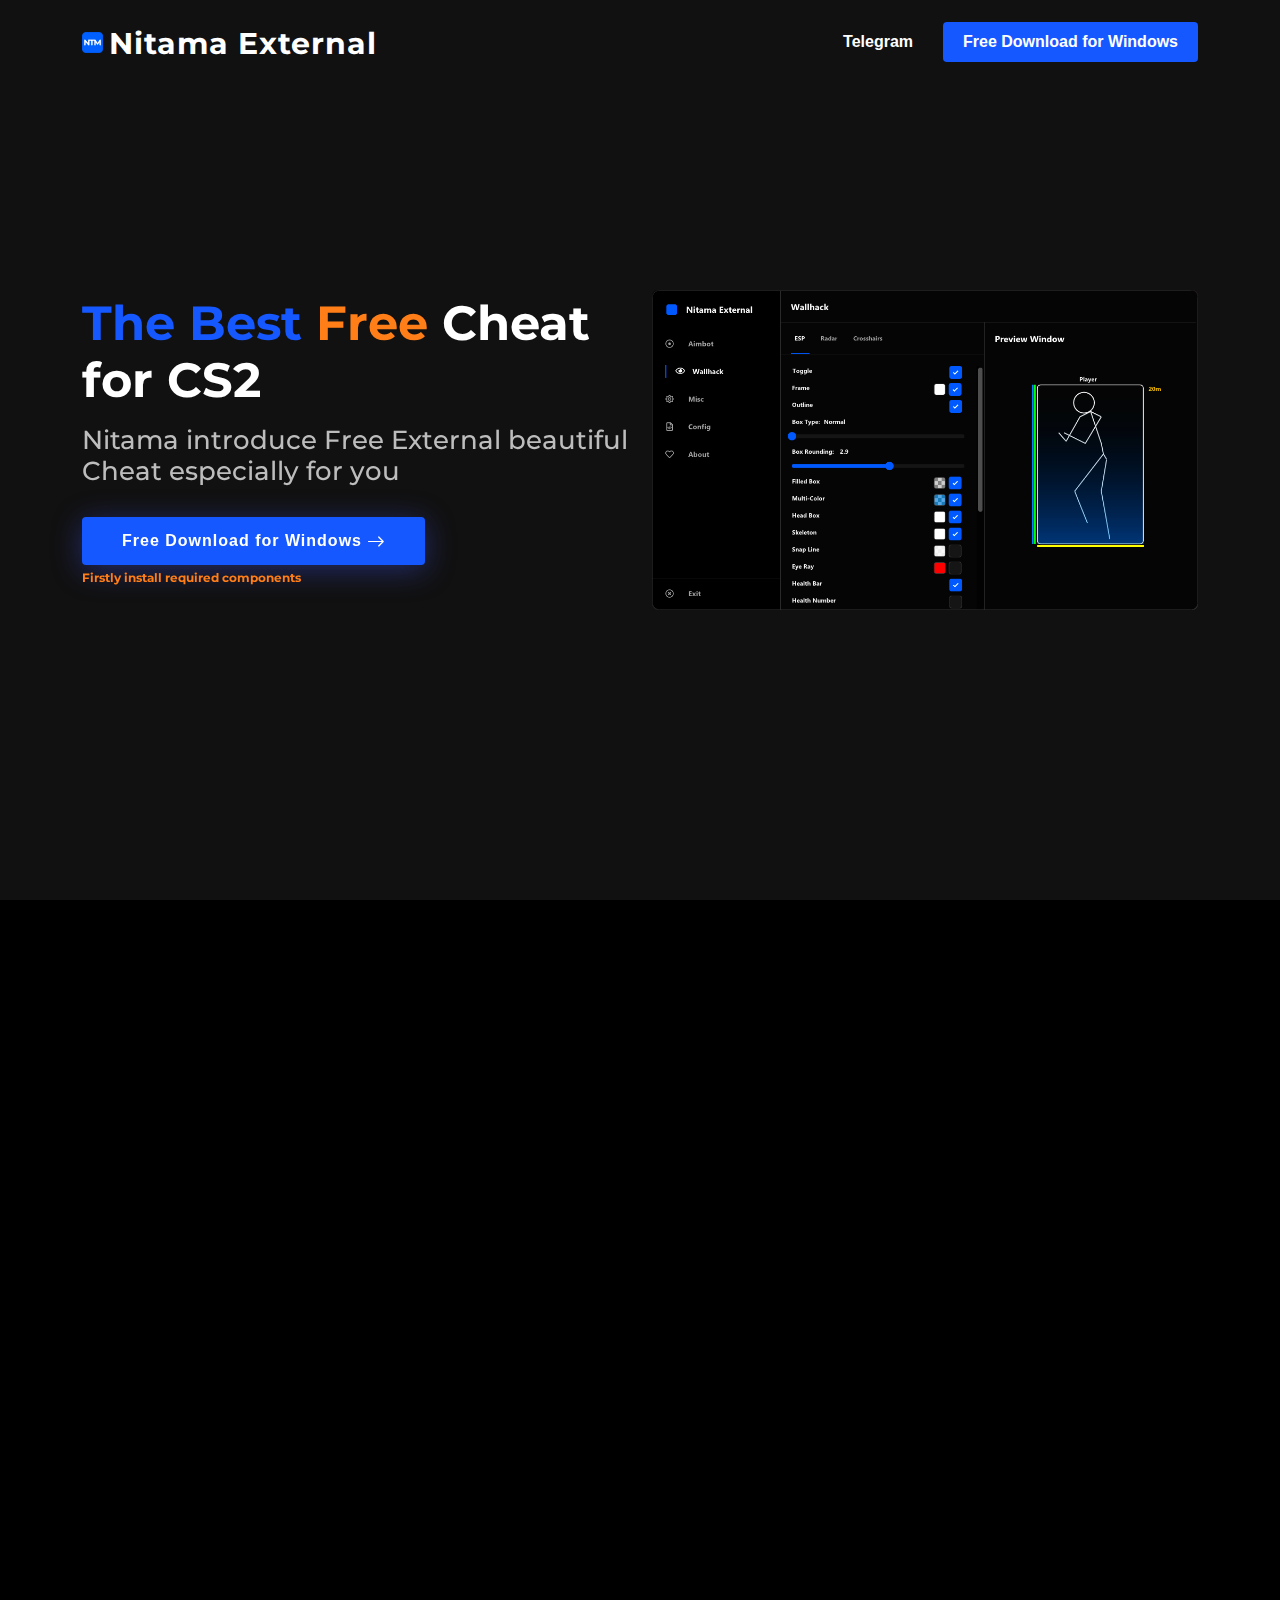
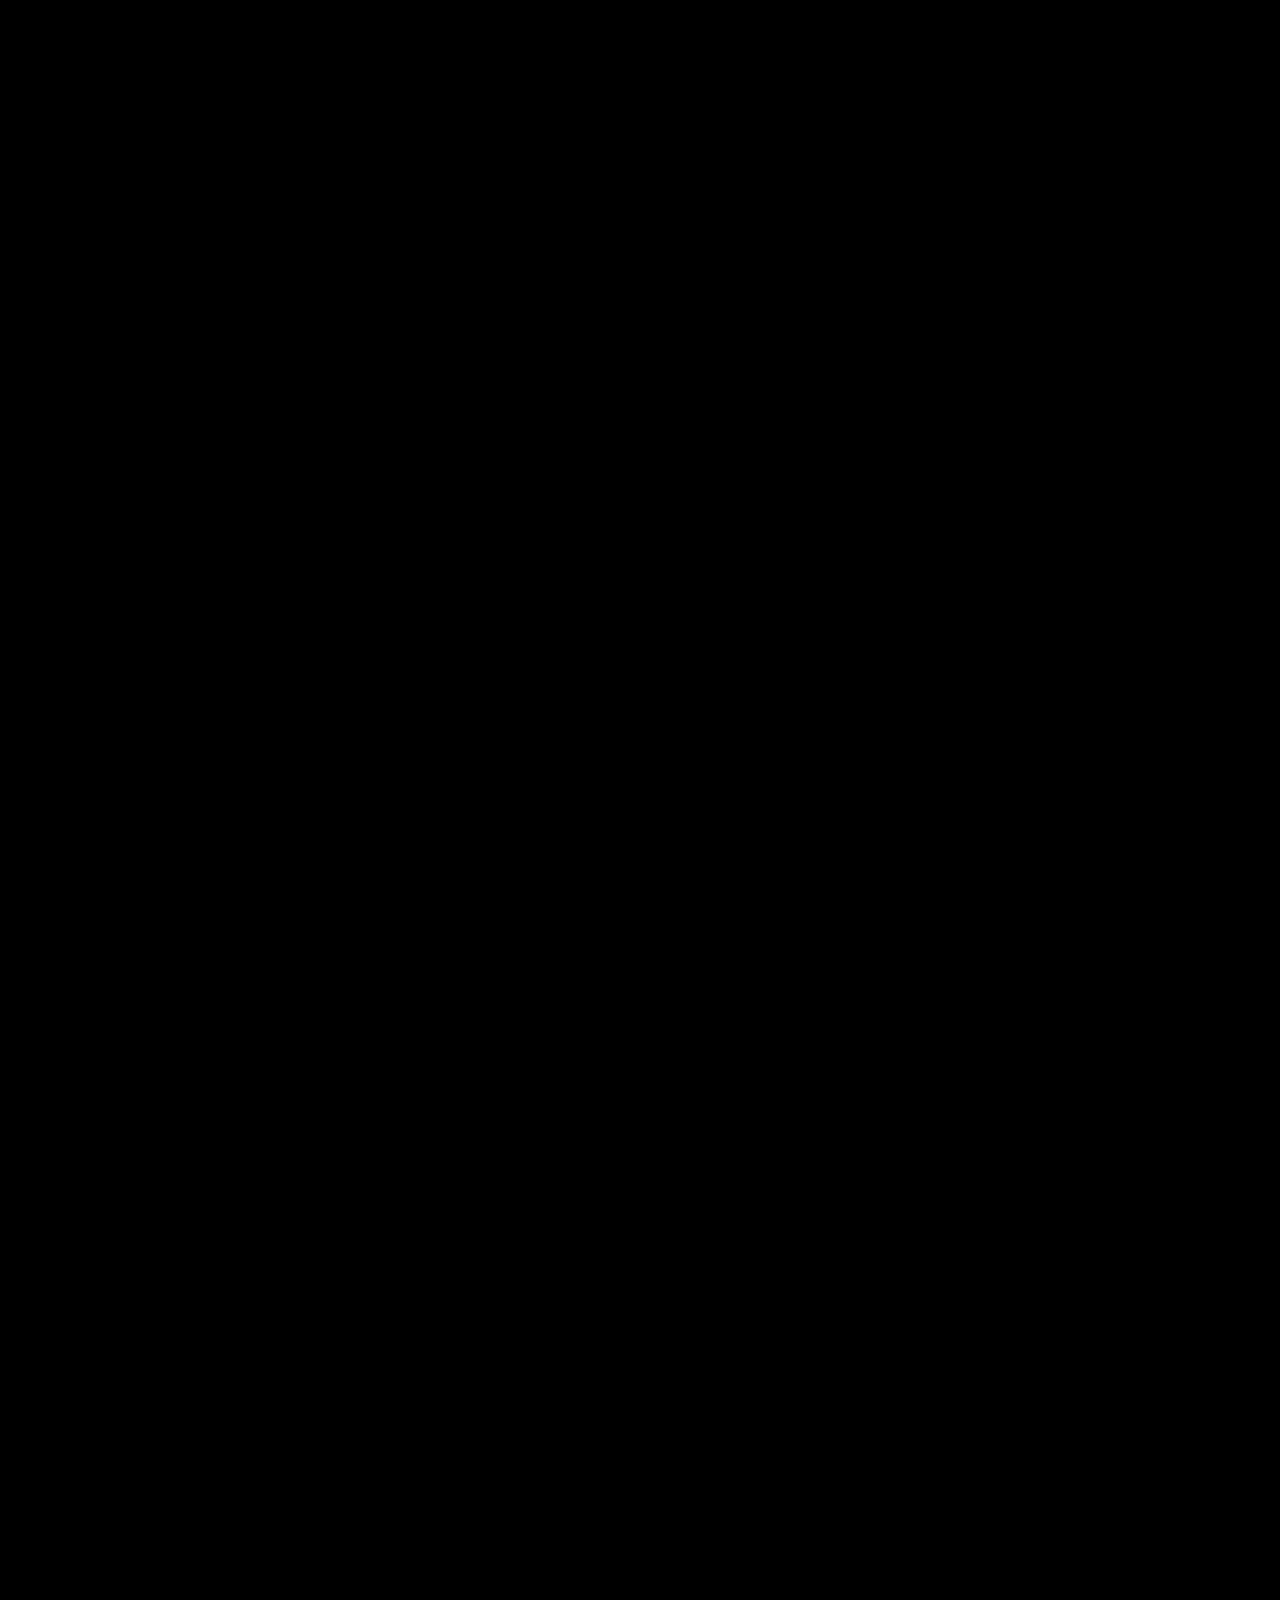
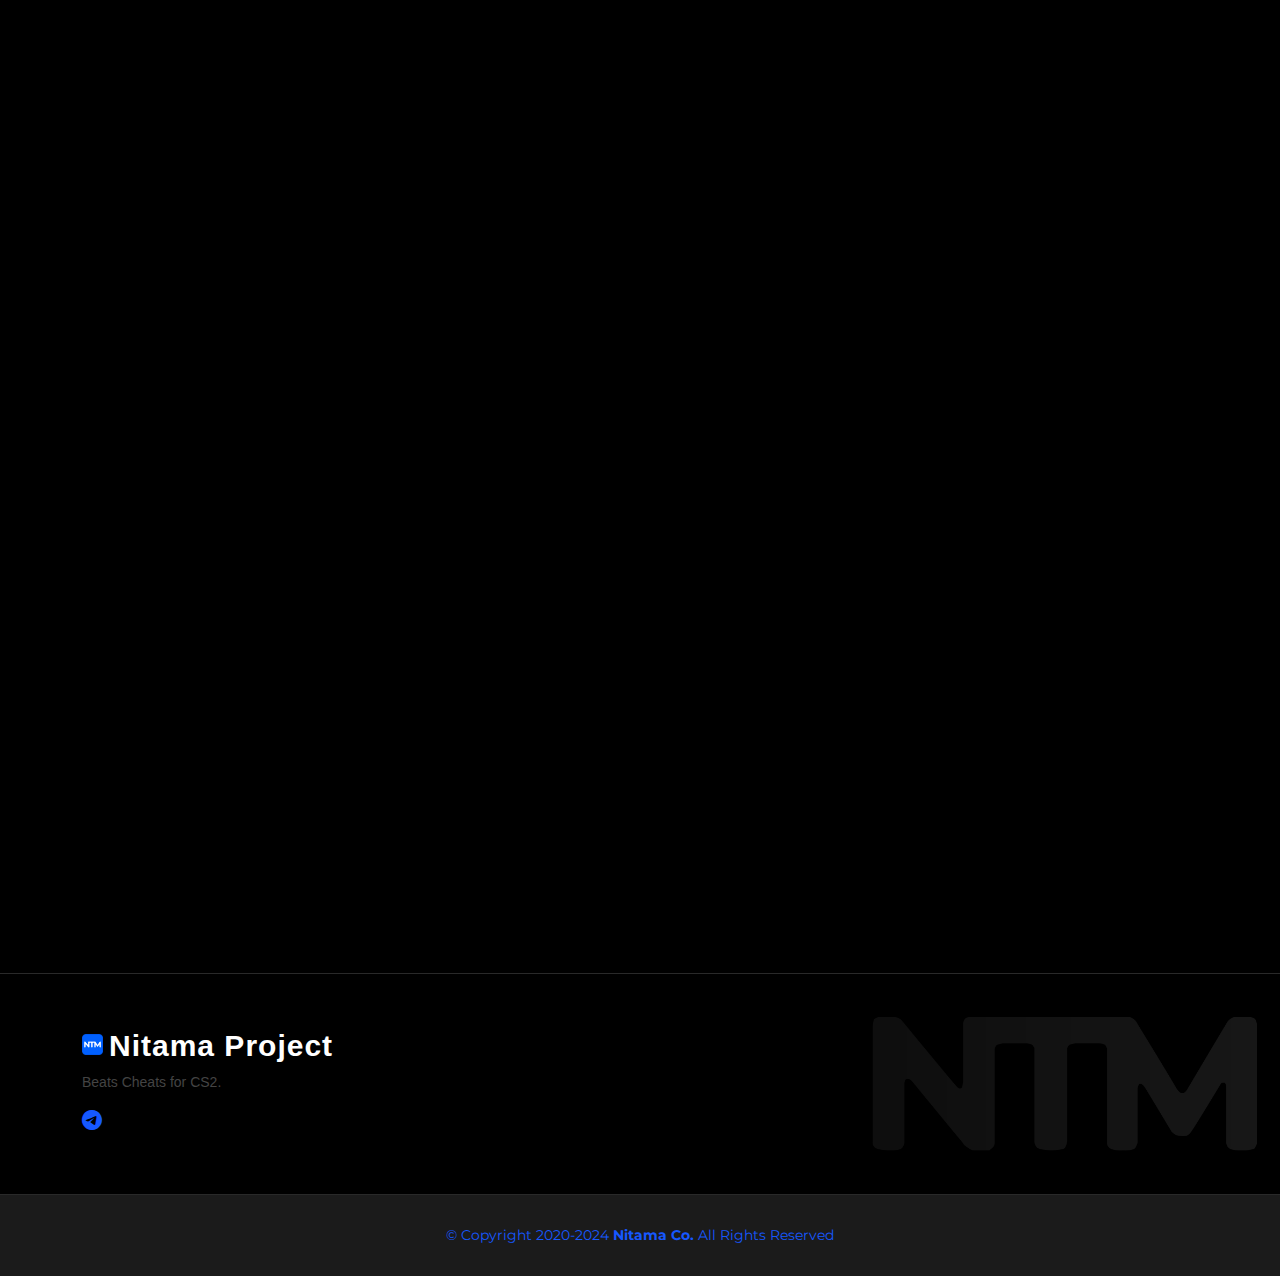
==== en/index.html @ 8ef9dc68 "." ====
<!DOCTYPE html>
<html lang="en">

<head>
  <meta charset="utf-8">
  <meta content="width=device-width, initial-scale=1.0" name="viewport">

  <title>Nitama External - Main</title>
  <meta content="The beast external Cheat for CS:GO" name="description">
  <meta content="Cheats, CS:GO, CS 2, Cheats, CS, 2, CS, Soft, Cheat, Cheats, Nitama, External, Nitama External Cheat, Nitama External" name="keywords">

  <!-- Favicons -->
  <link href="assets/img/favicon.png" rel="icon">
  <link href="assets/img/apple-touch-icon.png" rel="apple-touch-icon">

  <!-- Google Fonts -->
  <link href="https://fonts.googleapis.com/css?family=Montserrat:300,300i,400,400i,600,600i,700,700i,800|Open+Sans:300,300i,400,400i,600,600i,700,700i|Poppins:300,300i,400,400i,500,500i,600,600i,700,700i" rel="stylesheet">

  <!-- Vendor CSS Files -->
  <link href="assets/vendor/aos/aos.css" rel="stylesheet">
  <link href="assets/vendor/bootstrap/css/bootstrap.min.css" rel="stylesheet">
  <link href="assets/vendor/bootstrap-icons/bootstrap-icons.css" rel="stylesheet">
  <link href="assets/vendor/glightbox/css/glightbox.min.css" rel="stylesheet">
  <link href="assets/vendor/remixicon/remixicon.css" rel="stylesheet">
  <link href="assets/vendor/swiper/swiper-bundle.min.css" rel="stylesheet">

  <!-- Template Main CSS File -->
  <link href="assets/css/style.css" rel="stylesheet">

  <!-- =======================================================
  * Template Name: FlexStart
  * Updated: Mar 10 2023 with Bootstrap v5.2.3
  * Template URL: https://bootstrapmade.com/flexstart-bootstrap-startup-template/
  * Author: BootstrapMade.com
  * License: https://bootstrapmade.com/license/
  ======================================================== -->
</head>

<body>

  <!-- ======= Header ======= -->
  <header id="header" class="header fixed-top">
    <div class="container-fluid container-xl d-flex align-items-center justify-content-between">

      <a href="index.html" class="logo d-flex align-items-center">
        <img src="assets/img/logo.png" alt="">
        <span>Nitama External</span>
      </a>

      <nav id="navbar" class="navbar">
        <ul>
          <li><a href="https://t.me/nitamaproject">Telegram</a></li>
          <li><a class="getstarted scrollto" href="../download.html">Free Download for Windows</a></li>
        </ul>
        <i class="bi bi-list mobile-nav-toggle"></i>
      </nav><!-- .navbar -->

    </div>
  </header><!-- End Header -->

  <!-- ======= Hero Section ======= -->
  <section id="hero" class="hero d-flex align-items-center">

    <div class="container">
      <div class="row">
        <div class="col-lg-6 d-flex flex-column justify-content-center">
          <h1 data-aos="fade-up"><em>The Best</em> <em style="color: var(--highlight2-color)">Free</em> Cheat for CS2</h1>
          <h2 data-aos="fade-up" data-aos-delay="400">Nitama introduce Free External beautiful Cheat especially for you</h2>
          <div data-aos="fade-up" data-aos-delay="600">
            <div class="text-center text-lg-start">
              <a href="../download.html" class="btn-get-started scrollto d-inline-flex align-items-center justify-content-center align-self-center">
                <span>Free Download for Windows</span>
                <i class="bi bi-arrow-right"></i>
              </a>
              <p><a href="#faq" class="scrollto" style="font-weight: bold; font-size: 12px; color: var(--highlight2-color)">Firstly install required components</a></p>
            </div>
          </div>
        </div>
        <div class="col-lg-6 hero-img" data-aos="zoom-out" data-aos-delay="200">
          <img src="assets/img/screenshot.png" class="img-fluid" alt="">
        </div>
      </div>
    </div>

  </section><!-- End Hero -->
<!-- ======= Counts Section ======= -->
<section id="counts" class="counts">
      <div class="container" data-aos="fade-up">

        <div class="row gy-4">

          <div class="col-lg-3 col-md-6">
            <div class="count-box">
              <i class="bi bi-journal-richtext"></i>
              <div>
                <span data-purecounter-start="0" data-purecounter-end="14" data-purecounter-duration="1" class="purecounter"></span>
                <p>Updates</p>
              </div>
            </div>
          </div>

          <div class="col-lg-3 col-md-6">
            <div class="count-box">
              <i class="bi bi-emoji-smile"></i>
              <div>
                <span>4+</span>
                <p>Years on the market</p>
              </div>
            </div>
          </div>

          <div class="col-lg-3 col-md-6">
            <div class="count-box">
              <i class="bi bi-headset"></i>
              <div>
                <span data-purecounter-start="0" data-purecounter-end="1653" data-purecounter-duration="1.2" class="purecounter"></span>
                <p>And more users</p>
              </div>
            </div>
          </div>

          <div class="col-lg-3 col-md-6">
            <div class="count-box">
              <i class="bi bi-people"></i>
              <div>
                <span data-purecounter-start="0" data-purecounter-end="4" data-purecounter-duration="1" class="purecounter"></span>
                <p>Members of the team</p>
              </div>
            </div>
          </div>

        </div>

      </div>
    </section><!-- End Counts Section -->
    <!-- ======= Features Section ======= -->
    <section id="features" class="features">

      <div class="container" data-aos="fade-up">

        <header class="section-header">
          <h2>INTRODUCING:</h2>
          <p>Our benefits</p>
        </header>

        <div class="row">

          <div class="col-lg-6">
            <img src="assets/img/features.png" class="img-fluid" alt="">
          </div>

          <div class="col-lg-6 mt-5 mt-lg-0 d-flex">
            <div class="row align-self-center gy-4">

              <div class="col-md-6" data-aos="zoom-out" data-aos-delay="200">
                <div class="feature-box d-flex align-items-center">
                  <i class="bi bi-check"></i>
                  <h3>Autonomy</h3>
                </div>
              </div>

              <div class="col-md-6" data-aos="zoom-out" data-aos-delay="300">
                <div class="feature-box d-flex align-items-center">
                  <i class="bi bi-check"></i>
                  <h3>Regular updates</h3>
                </div>
              </div>

              <div class="col-md-6" data-aos="zoom-out" data-aos-delay="400">
                <div class="feature-box d-flex align-items-center">
                  <i class="bi bi-check"></i>
                  <h3>Beautiful design</h3>
                </div>
              </div>

              <div class="col-md-6" data-aos="zoom-out" data-aos-delay="500">
                <div class="feature-box d-flex align-items-center">
                  <i class="bi bi-check"></i>
                  <h3>Large convenient functional</h3>
                </div>
              </div>

              <div class="col-md-6" data-aos="zoom-out" data-aos-delay="600">
                <div class="feature-box d-flex align-items-center">
                  <i class="bi bi-check"></i>
                  <h3>Unique Features</h3>
                </div>
              </div>

              <div class="col-md-6" data-aos="zoom-out" data-aos-delay="700">
                <div class="feature-box d-flex align-items-center">
                  <i class="bi bi-check"></i>
                  <h3>Small file size</h3>
                </div>
              </div>

            </div>
          </div>

        </div> <!-- / row -->
        <!-- Feature Tabs -->
        <div class="row feture-tabs" data-aos="fade-up">
          <div class="col-lg-6">
            <h3>Tabs with functionality</h3>

            <!-- Tabs -->
            <ul class="nav nav-pills mb-3">
              <li>
                <a class="nav-link active" data-bs-toggle="pill" href="#tab1">Aimbot</a>
              </li>
              <li>
                <a class="nav-link" data-bs-toggle="pill" href="#tab2">Wallhack</a>
              </li>
              <li>
                <a class="nav-link" data-bs-toggle="pill" href="#tab3">Misc</a>
              </li>
              <li>
                <a class="nav-link" data-bs-toggle="pill" href="#tab4">Config</a>
              </li>
            </ul><!-- End Tabs -->

            <!-- Tab Content -->
            <div class="tab-content">

              <div class="tab-pane fade show active" id="tab1">
                <p style="color: var(--text-color);">Helps to aim your targets</p>
                <div class="d-flex align-items-center mb-2">
                  <i class="bi bi-check2"></i>
                  <h4>Possibility of fine tuning</h4>
                </div>
                <div class="d-flex align-items-center mb-2">
                  <i class="bi bi-check2"></i>
                  <h4>Recoil control</h4>
                </div>
                <div class="d-flex align-items-center mb-2">
                  <i class="bi bi-check2"></i>
                  <h4>Triggerbot</h4>
                </div>
              </div><!-- End Tab 1 Content -->

              <div class="tab-pane fade show" id="tab2">
                <p style="color: var(--text-color);">Maximum flexible visual game settings</p>
                <div class="d-flex align-items-center mb-2">
                  <i class="bi bi-check2"></i>
                  <h4>Stroke, health display, etc.</h4>
                </div>
                <div class="d-flex align-items-center mb-2">
                  <i class="bi bi-check2"></i>
                  <h4>Color and type settings</h4>
                </div>
                <div class="d-flex align-items-center mb-2">
                  <i class="bi bi-check2"></i>
                  <h4>Radar</h4>
                </div>
                <div class="d-flex align-items-center mb-2">
                  <i class="bi bi-check2"></i>
                  <h4>Custom cursor</h4>
                </div>
              </div><!-- End Tab 2 Content -->

              <div class="tab-pane fade show" id="tab3">
                <p style="color: var(--text-color);">Additional settings</p>
                <div class="d-flex align-items-center mb-2">
                  <i class="bi bi-check2"></i>
                  <h4>Cheat settings</h4>
                </div>
                <div class="d-flex align-items-center mb-2">
                  <i class="bi bi-check2"></i>
                  <h4>Movement features</h4>
                </div>
              </div><!-- End Tab 3 Content -->

              <div class="tab-pane fade show" id="tab4">
                <p style="color: var(--text-color);">Saving and loading cheat settings</p>
              </div><!-- End Tab 3 Content -->
            </div>

          </div>

          <div class="col-lg-6">
            <img src="assets/img/features-2.png" class="img-fluid" alt="">
          </div>

        </div><!-- End Feature Tabs -->
        <!-- Feature Icons -->
        <div class="row feature-icons" data-aos="fade-up">
          <h3>Look at Functional!</h3>

          <div class="row">

            <div class="col-xl-4 text-center" data-aos="fade-right" data-aos-delay="100">
              <img src="assets/img/features-3.png" class="img-fluid p-4" alt="">
            </div>

            <div class="col-xl-8 d-flex content">
              <div class="row align-self-center gy-4">

                <div class="col-md-6 icon-box" data-aos="fade-up">
                  <i class="ri-line-chart-line"></i>
                  <div>
                    <h4>High speed</h4>
                    <p>Cheat loads almost instantly, significantly accelerated loading and launching of all functions</p>
                  </div>
                </div>

                

                <div class="col-md-6 icon-box" data-aos="fade-up" data-aos-delay="200">
                  <i class="ri-brush-4-line"></i>
                  <div>
                    <h4>Maximum settings flexibility</h4>
                    <p>You can choose the colors of visuals, settings of functions to your taste</p>
                  </div>
                </div>

                <div class="col-md-6 icon-box" data-aos="fade-up" data-aos-delay="300">
                  <i class="ri-shield-line"></i>
                  <div>
                    <h4>Maximum account security</h4>
                    <p>Because of the principle of operation Nitama External risks of account ban are slim, also we have safe-mode feature</p>
                  </div>
                </div>

                <div class="col-md-6 icon-box" data-aos="fade-up" data-aos-delay="500">
                  <i class="ri-radar-line"></i>
                  <div>
                    <h4>Regular improvement and update of the cheat</h4>
                    <p>Our team is constantly looking for the best ideas and features and adds them to the cheat</p>
                  </div>
                </div>

                <div class="col-md-6 icon-box" data-aos="fade-up" data-aos-delay="100">
                  <i class="bi-headset"></i>
                  <div>
                    <h4>Active user support</h4>
                    <p>Our team of specialists is always ready to help solve any problems with the cheat and answer all questions</p>
                  </div>
                </div>

                <div class="col-md-6 icon-box" data-aos="fade-up" data-aos-delay="400">
                  <i class="ri-file-code-line"></i>
                  <div>
                    <h4>Configs from our team</h4>
                    <p>We set up the configs for you so that you don't have to do it</p>
                  </div>
                </div>

                

              </div>
            </div>

          </div>
        </div><!-- End Feature Icons -->

      </div>

    </section><!-- End Features Section -->

  <main id="main">
    <!-- ======= About Section ======= -->
    <section id="about" class="about">

      <div class="container" data-aos="fade-up">
        <div class="row gx-0">

          <div class="col-lg-6 d-flex flex-column justify-content-center" data-aos="fade-up" data-aos-delay="200">
            <div class="content">
              <h3>THE LATEST BIG NEWS</h3>
              <h2>Nitama is back with the new cheat!</h2>
              <p>
                A redesigned interface, faster work, library updates and much more awaits you in the new version!
              </p>
              <div class="text-center text-lg-start">
                <a href="https://t.me/nitamaproject" target="_blank" class="btn-read-more d-inline-flex align-items-center justify-content-center align-self-center">
                  <span>Learn More</span>
                  <i class="bi bi-arrow-right"></i>
                </a>
              </div>
            </div>
          </div>

          <div class="col-lg-6 d-flex align-items-center" data-aos="zoom-out" data-aos-delay="200">
            <img src="assets/img/screenshot.png" class="img-fluid" alt="">
          </div>

        </div>
      </div>

    </section><!-- End About Section -->



    <!-- ======= F.A.Q Section ======= -->
    <section id="faq" class="faq">

      <div class="container" data-aos="fade-up">

        <header class="section-header">
          <h2>F.A.Q</h2>
          <p>Required information</p>
        </header>

        <div class="row">
          <div class="col-lg-6">
            <!-- F.A.Q List 1-->
            <div class="accordion accordion-flush" id="faqlist1">
              <div class="accordion-item">
                <h2 class="accordion-header">
                  <button class="accordion-button collapsed" type="button" data-bs-toggle="collapse" data-bs-target="#faq-content-1">
                  How do I install the necessary components to make NitamaLoader work correctly?
                  </button>
                </h2>
                <div id="faq-content-1" class="accordion-collapse collapse" data-bs-parent="#faqlist1">
                  <div class="accordion-body">
                    Download and install this file:
                  </div>
                  <div class="accordion-body">
                    <a target="_blank" style="font-weight: bold;" href="https://www.mediafire.com/file/cl3f4z8rlczjfzk/Visual-C-Runtimes-All-in-One-May-2023.zip/file">- Сpp Runtime</a>
                  </div>
                </div>
              </div>

              <div class="accordion-item">
                <h2 class="accordion-header">
                  <button class="accordion-button collapsed" type="button" data-bs-toggle="collapse" data-bs-target="#faq-content-2">
                    Are there any viruses in the cheat?
                  </button>
                </h2>
                <div id="faq-content-2" class="accordion-collapse collapse" data-bs-parent="#faqlist1">
                  <div class="accordion-body">
                    The cheat does not contain any malware, the percentage that can be shown in red on services like VirusTotal is due to the fact that the cheat is embedded in the game process (this is how cheats are designed). You can read about each detection on the Internet, in particular it says: GameHack - which is what cheat means.
                  </div>
                </div>
              </div>

            </div>
          </div>

          <div class="col-lg-6">

            <!-- F.A.Q List 2-->
            <div class="accordion accordion-flush" id="faqlist2">

              <div class="accordion-item">
                <h2 class="accordion-header">
                  <button class="accordion-button collapsed" type="button" data-bs-toggle="collapse" data-bs-target="#faq2-content-1">
                    I installed all the components, but the cheat still does not work / does not work correctly
                  </button>
                </h2>
                <div id="faq2-content-1" class="accordion-collapse collapse" data-bs-parent="#faqlist2">
                  <div class="accordion-body">
                    A detailed article with solutions to possible problems <a target="_blank" style="font-weight: bold;" href="help.html">Here</a>
                  </div>
                </div>
              </div>

              <div class="accordion-item">
                <h2 class="accordion-header">
                  <button class="accordion-button collapsed" type="button" data-bs-toggle="collapse" data-bs-target="#faq2-content-3">
                    How can I contact you for business matters?
                  </button>
                </h2>
                <div id="faq2-content-3" class="accordion-collapse collapse" data-bs-parent="#faqlist2">
                  <div class="accordion-body">
                    Here you go - <a target="_blank" style="font-weight: bold;" href="https://t.me/nitama_support">https://t.me/nitama_support</a>
                  </div>
                </div>
              </div>

            </div>
          </div>

        </div>

      </div>

    </section><!-- End F.A.Q Section -->

    <!-- ======= Portfolio Section ======= -->
    <section id="portfolio" class="portfolio">

      <div class="container" data-aos="fade-up">

        <header class="section-header">
          <h2>JUST LOOK AT IT!</h2>
          <p>Cheat tabs images</p>
        </header>

        <!--<div class="row" data-aos="fade-up" data-aos-delay="100">
          <div class="col-lg-12 d-flex justify-content-center">
            <ul id="portfolio-flters">
              <li data-filter=".filter-loader">Лоадер</li>
              <li data-filter=".filter-game">Игра</li>
            </ul>
          </div>
        </div>-->

        <div class="row gy-4 portfolio-container" data-aos="fade-up" data-aos-delay="200">

          <div class="col-lg-4 col-md-6 portfolio-item filter-loader">
            <div class="portfolio-wrap">
              <img src="assets/img/screenshots/loader-1.png" class="img-fluid" alt="">
              <div class="portfolio-info">
                <h4>Misc</h4>
                <div class="portfolio-links">
                  <a href="assets/img/screenshots/loader-1.png" data-gallery="portfolioGallery" class="portfokio-lightbox" title="Additional options such as jumping or bomb timer"><i class="ri-zoom-in-line"></i></a>
                </div>
              </div>
            </div>
          </div>

          <div class="col-lg-4 col-md-6 portfolio-item filter-loader">
            <div class="portfolio-wrap">
              <img src="assets/img/screenshots/loader-2.png" class="img-fluid" alt="">
              <div class="portfolio-info">
                <h4>Aimbot</h4>
                <div class="portfolio-links">
                  <a href="assets/img/screenshots/loader-2.png" data-gallery="portfolioGallery" class="portfokio-lightbox" title="Help in aiming your target"><i class="ri-zoom-in-line"></i></a>
                </div>
              </div>
            </div>
          </div>

          <div class="col-lg-4 col-md-6 portfolio-item filter-loader">
            <div class="portfolio-wrap">
              <img src="assets/img/screenshots/loader-3.png" class="img-fluid" alt="">
              <div class="portfolio-info">
                <h4>Configs</h4>
                <div class="portfolio-links">
                  <a href="assets/img/screenshots/loader-3.png" data-gallery="portfolioGallery" class="portfokio-lightbox" title="Additional cheat settings tab"><i class="ri-zoom-in-line"></i></a>
                </div>
              </div>
            </div>
          </div>

      </div>

    </section><!-- End Portfolio Section -->

    

    





  </main><!-- End #main -->

  <!-- ======= Footer ======= -->
  <footer id="footer" class="footer">

    

    <div class="footer-top">
      <div class="container">
        <div class="row gy-4">
          <div class="col-lg-5 col-md-12 footer-info">
            <a href="index.html" class="logo d-flex align-items-center">
              <img src="assets/img/logo.png" alt="">
              <span>Nitama Project</span>
            </a>
            <p>Beats Cheats for CS2.</p>
            <div class="social-links mt-3">
              <a href="https://t.me/nitamaproject" target="_blank" class="twitter"><i class="bi bi-telegram"></i></a>
            </div>
          </div>
        </div>
      </div>
    </div>

    <div class="container">
      <div class="copyright">
        &copy; Copyright 2020-2024 <strong><span>Nitama Co.</span></strong> All Rights Reserved
      </div>
      <div class="credits">
        <!-- All the links in the footer should remain intact. -->
        <!-- You can delete the links only if you purchased the pro version. -->
        <!-- Licensing information: https://bootstrapmade.com/license/ -->
        <!-- Purchase the pro version with working PHP/AJAX contact form: https://bootstrapmade.com/flexstart-bootstrap-startup-template/ -->
      </div>
    </div>
  </footer><!-- End Footer -->

  <a href="#" class="back-to-top d-flex align-items-center justify-content-center"><i class="bi bi-arrow-up-short"></i></a>

  <!-- Vendor JS Files -->
  <script src="assets/vendor/purecounter/purecounter_vanilla.js"></script>
  <script src="assets/vendor/aos/aos.js"></script>
  <script src="assets/vendor/bootstrap/js/bootstrap.bundle.min.js"></script>
  <script src="assets/vendor/glightbox/js/glightbox.min.js"></script>
  <script src="assets/vendor/isotope-layout/isotope.pkgd.min.js"></script>
  <script src="assets/vendor/swiper/swiper-bundle.min.js"></script>
  <script src="assets/vendor/php-email-form/validate.js"></script>

  <!-- Template Main JS File -->
  <script src="assets/js/main.js"></script>

</body>

</html>
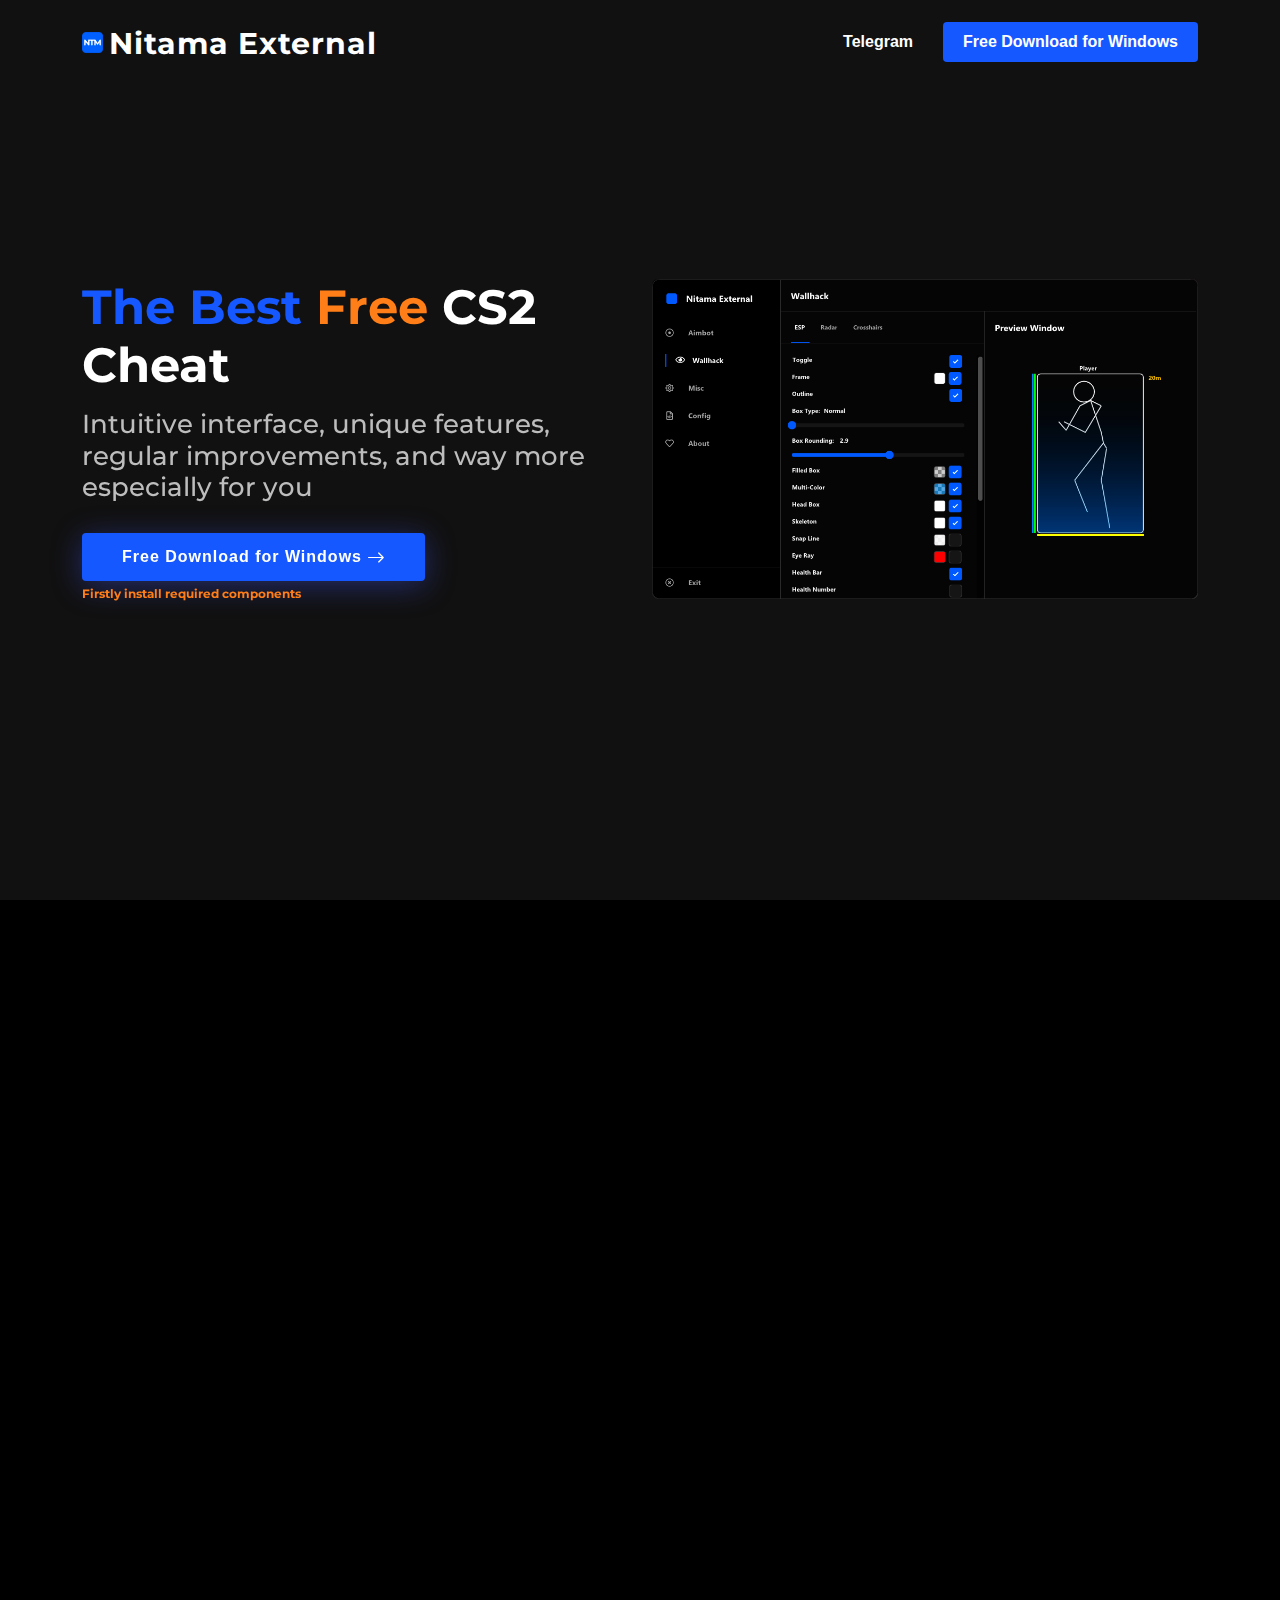
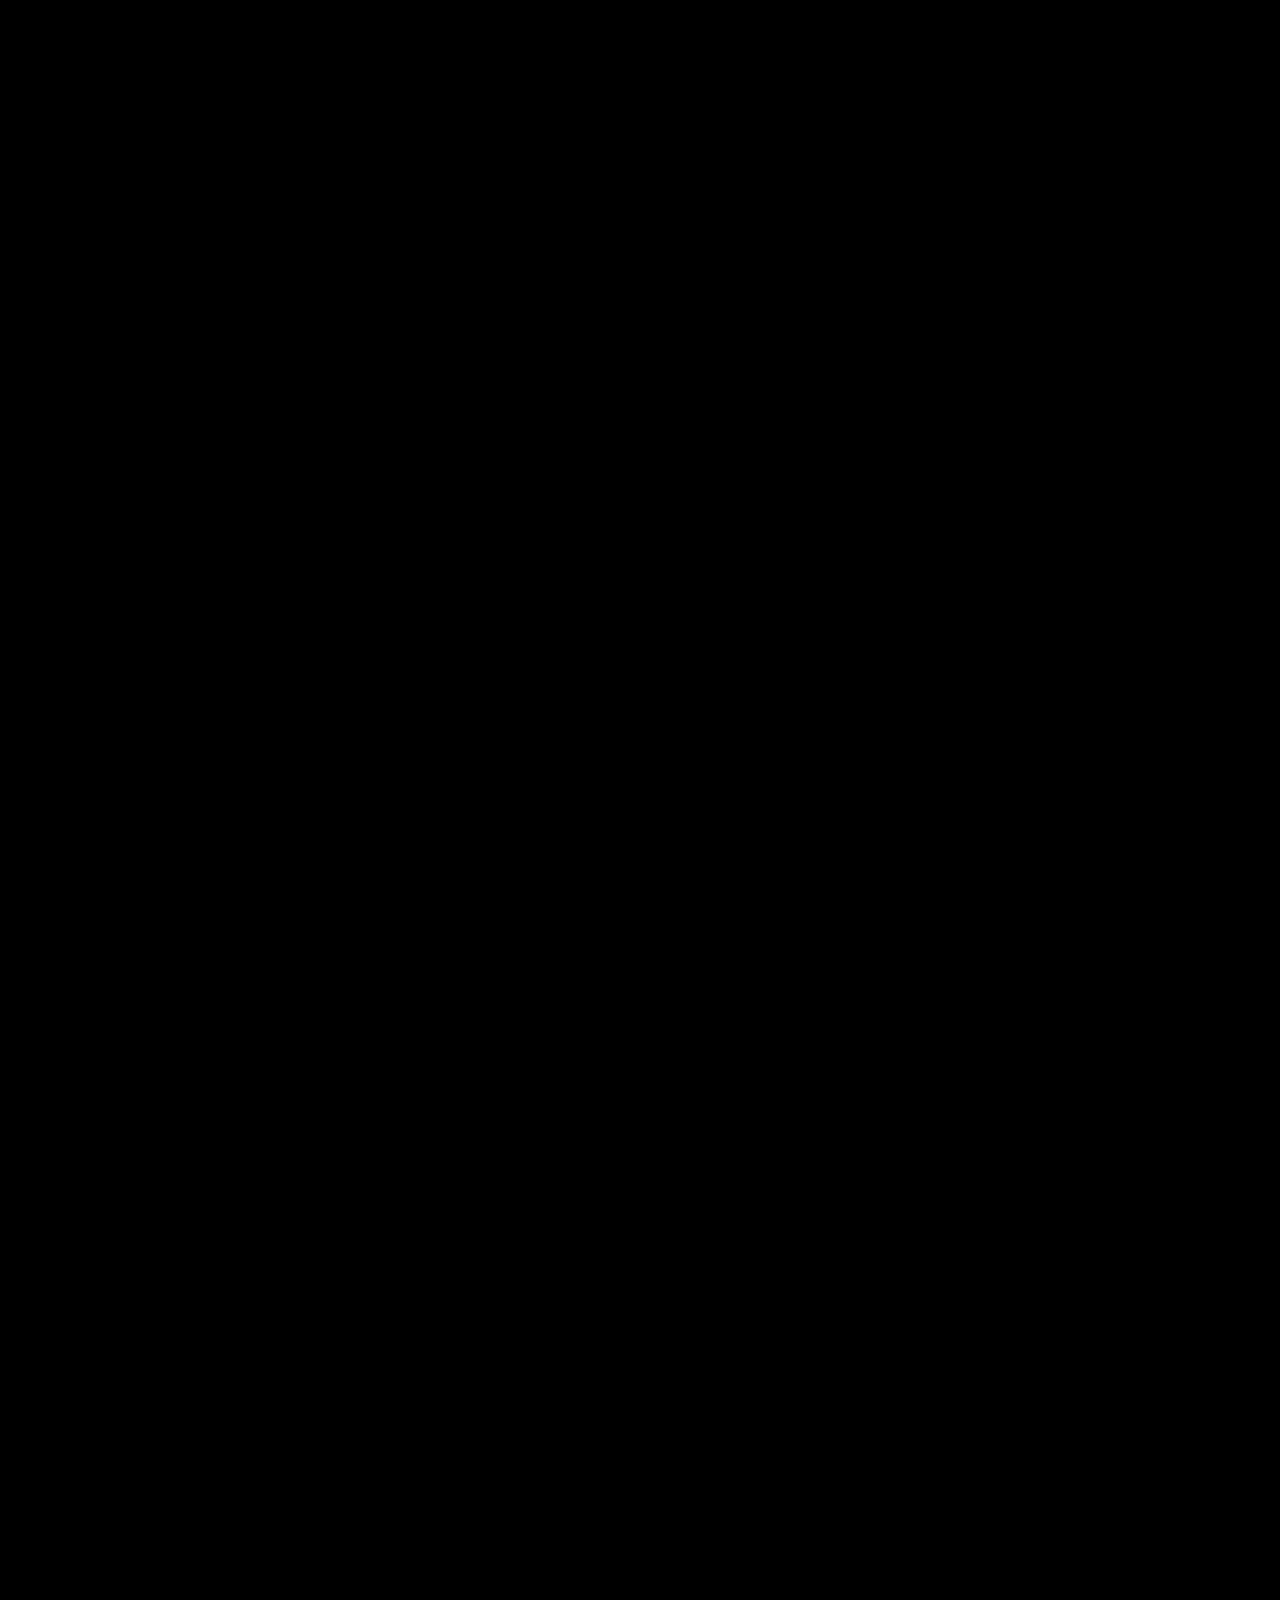
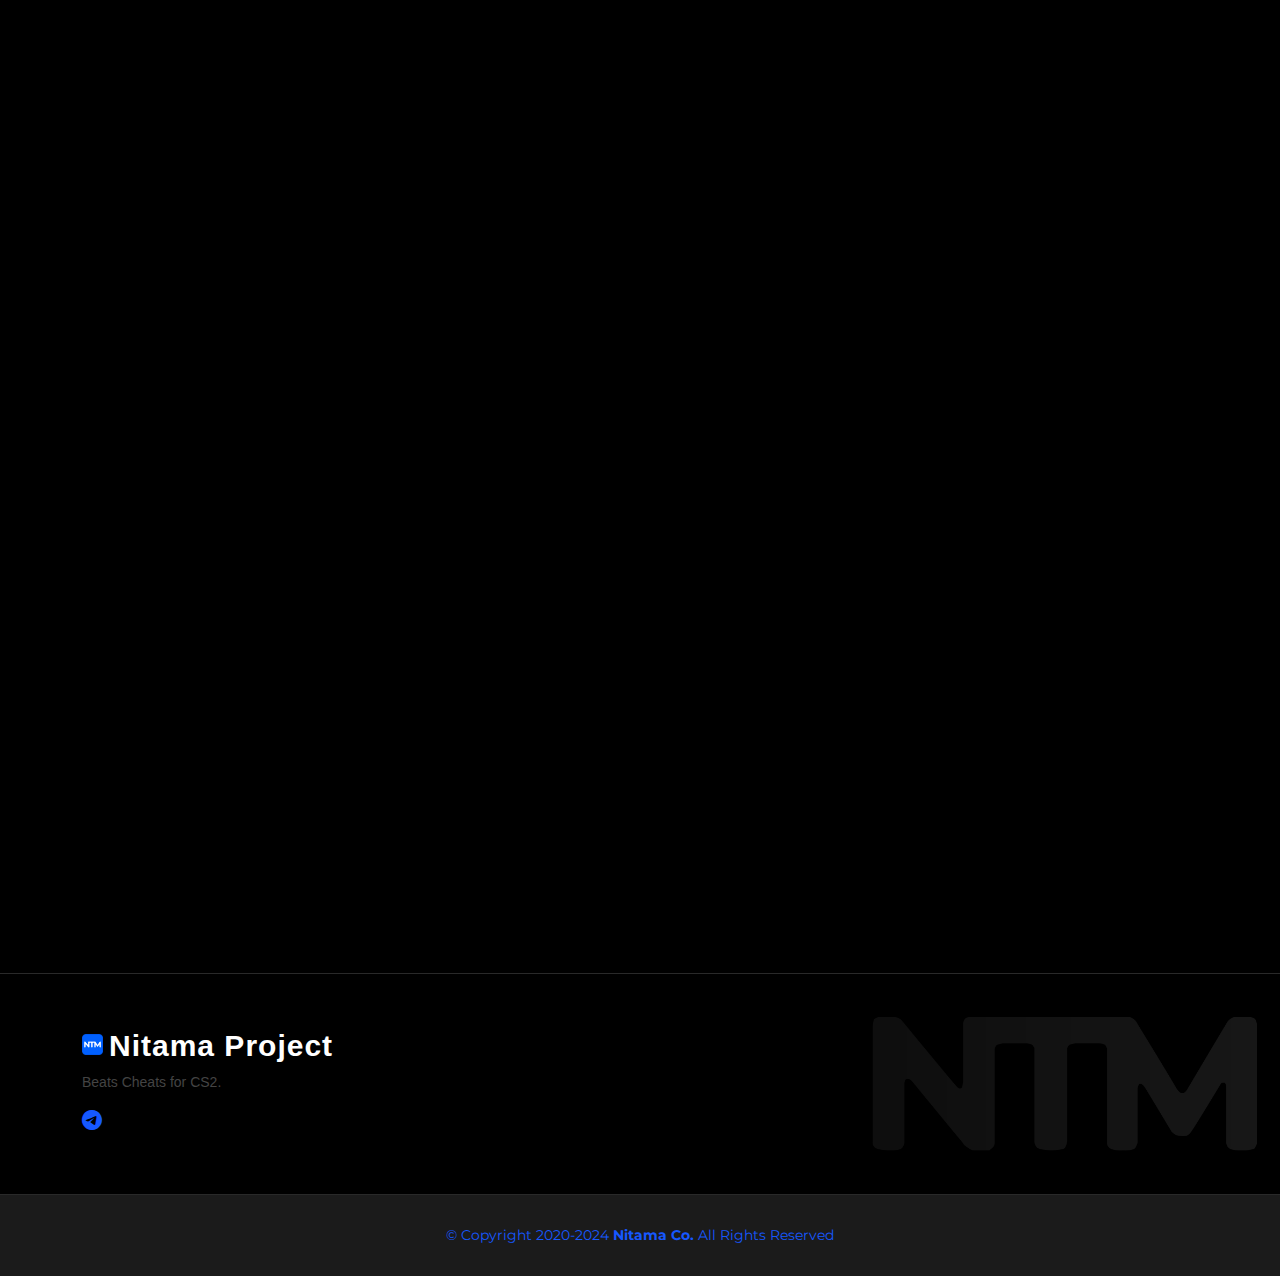
==== commit 3c0c1590: "." ====
--- a/en/index.html
+++ b/en/index.html
@@ -64,8 +64,8 @@
     <div class="container">
       <div class="row">
         <div class="col-lg-6 d-flex flex-column justify-content-center">
-          <h1 data-aos="fade-up"><em>The Best</em> <em style="color: var(--highlight2-color)">Free</em> Cheat for CS2</h1>
-          <h2 data-aos="fade-up" data-aos-delay="400">Nitama introduce Free External beautiful Cheat especially for you</h2>
+          <h1 data-aos="fade-up"><em>The Best </em><em style="color: var(--highlight2-color)">Free</em> CS2 Cheat</h1>
+          <h2 data-aos="fade-up" data-aos-delay="400">Intuitive interface, unique features, regular improvements, and way more especially for you</h2>
           <div data-aos="fade-up" data-aos-delay="600">
             <div class="text-center text-lg-start">
               <a href="../download.html" class="btn-get-started scrollto d-inline-flex align-items-center justify-content-center align-self-center">
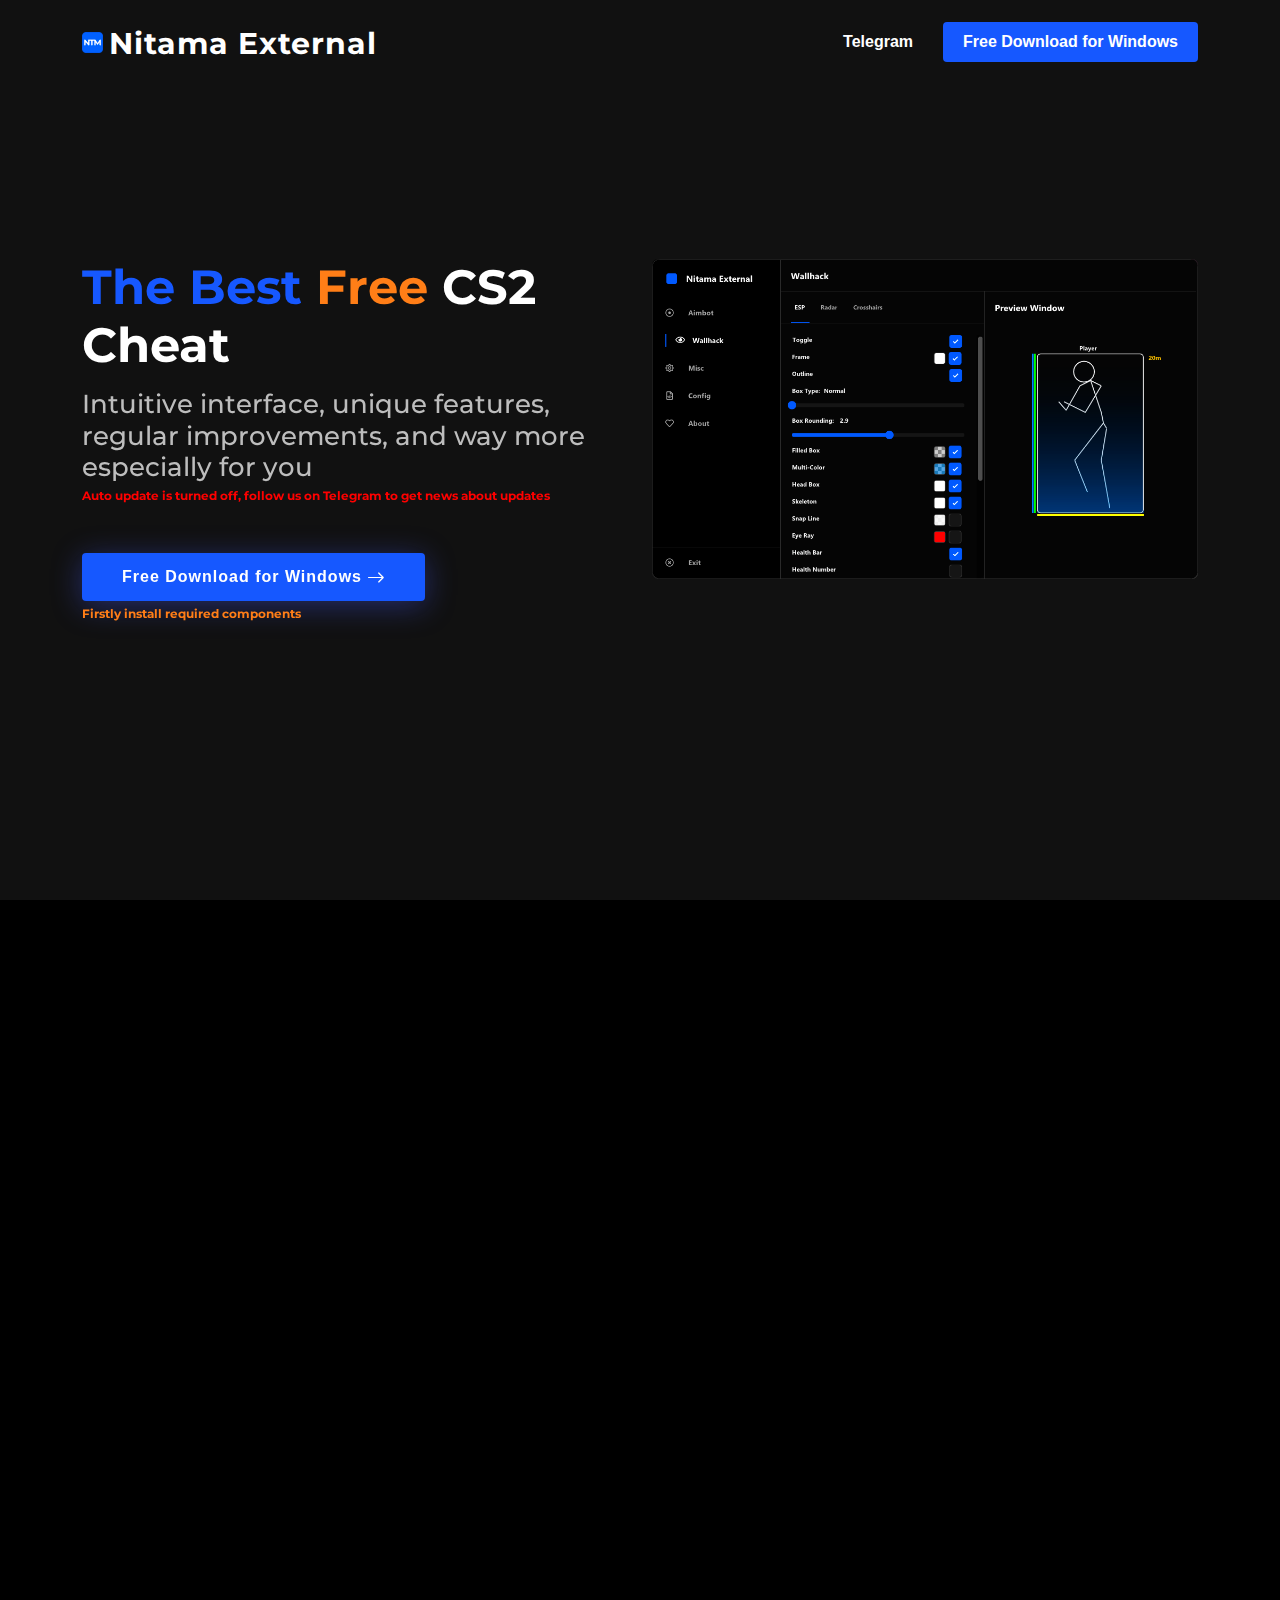
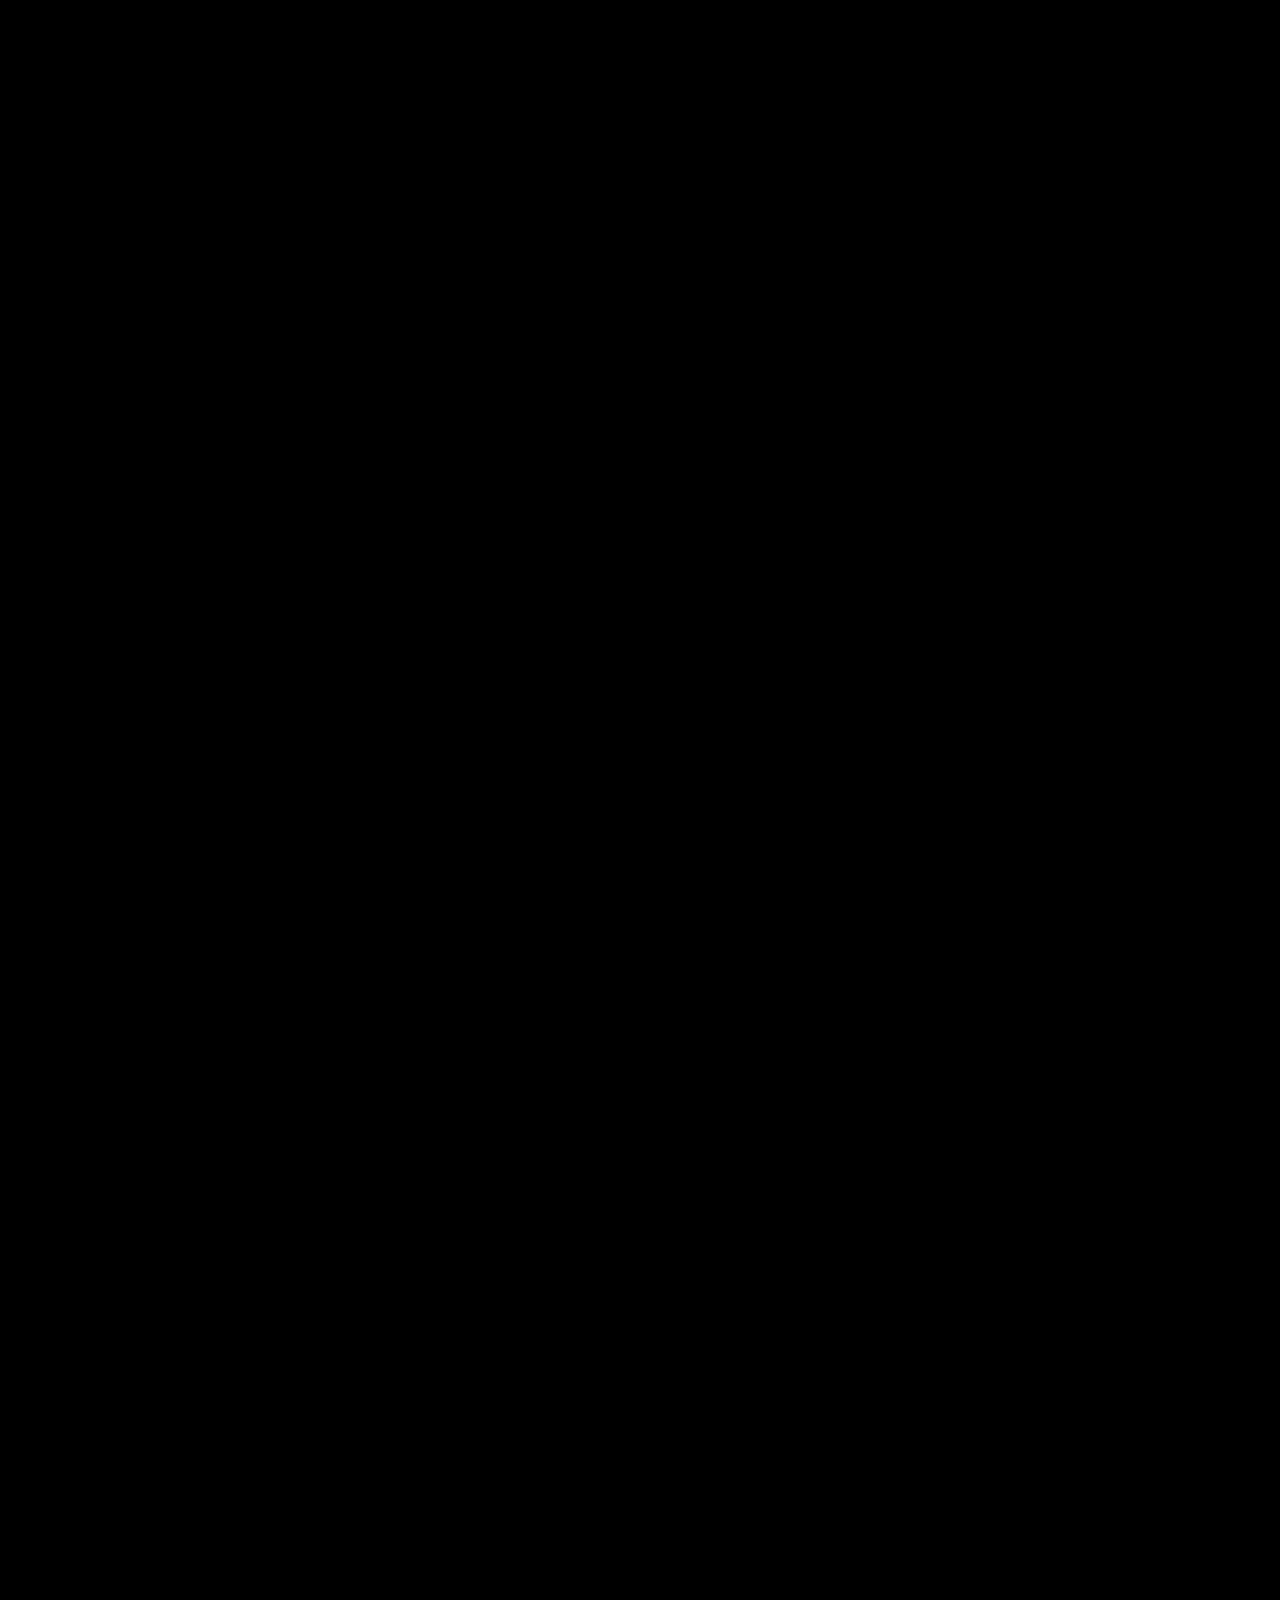
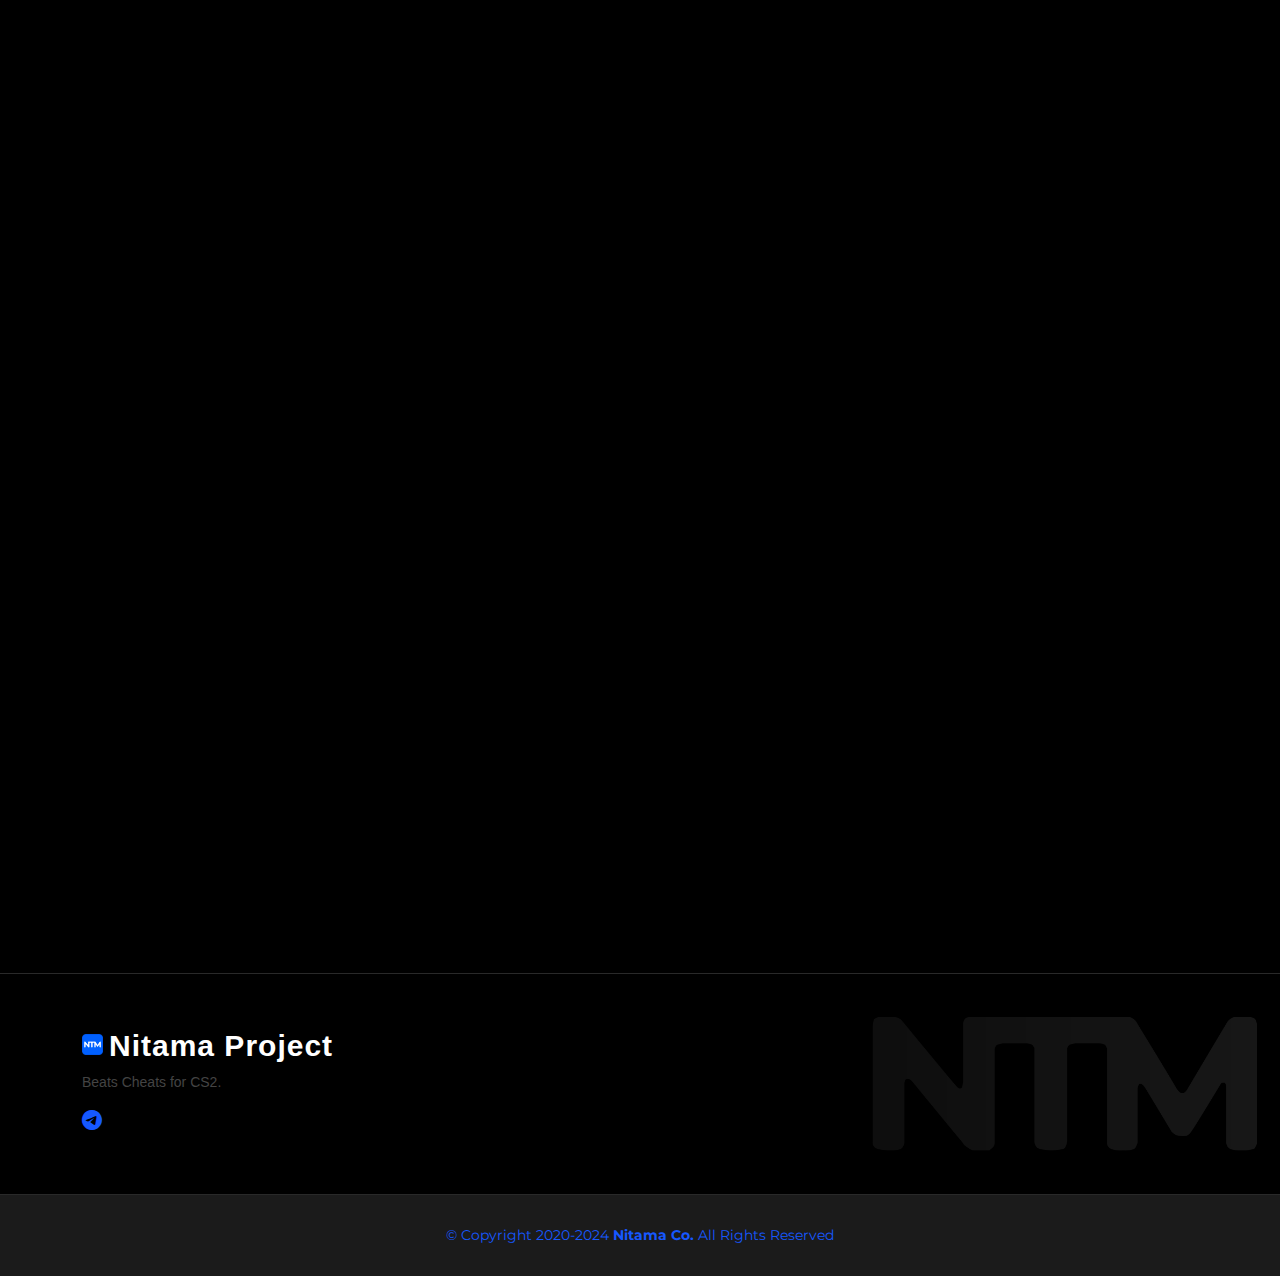
==== commit 97493284: "." ====
--- a/en/index.html
+++ b/en/index.html
@@ -68,6 +68,7 @@
           <h2 data-aos="fade-up" data-aos-delay="400">Intuitive interface, unique features, regular improvements, and way more especially for you</h2>
           <div data-aos="fade-up" data-aos-delay="600">
             <div class="text-center text-lg-start">
+              <p><a target="_blank" href="https://t.me/nitamaproject_en" class="scrollto" style="font-weight: bold; font-size: 12px; color: red">Auto update is turned off, follow us on Telegram to get news about updates</a></p>
               <a href="../download.html" class="btn-get-started scrollto d-inline-flex align-items-center justify-content-center align-self-center">
                 <span>Free Download for Windows</span>
                 <i class="bi bi-arrow-right"></i>
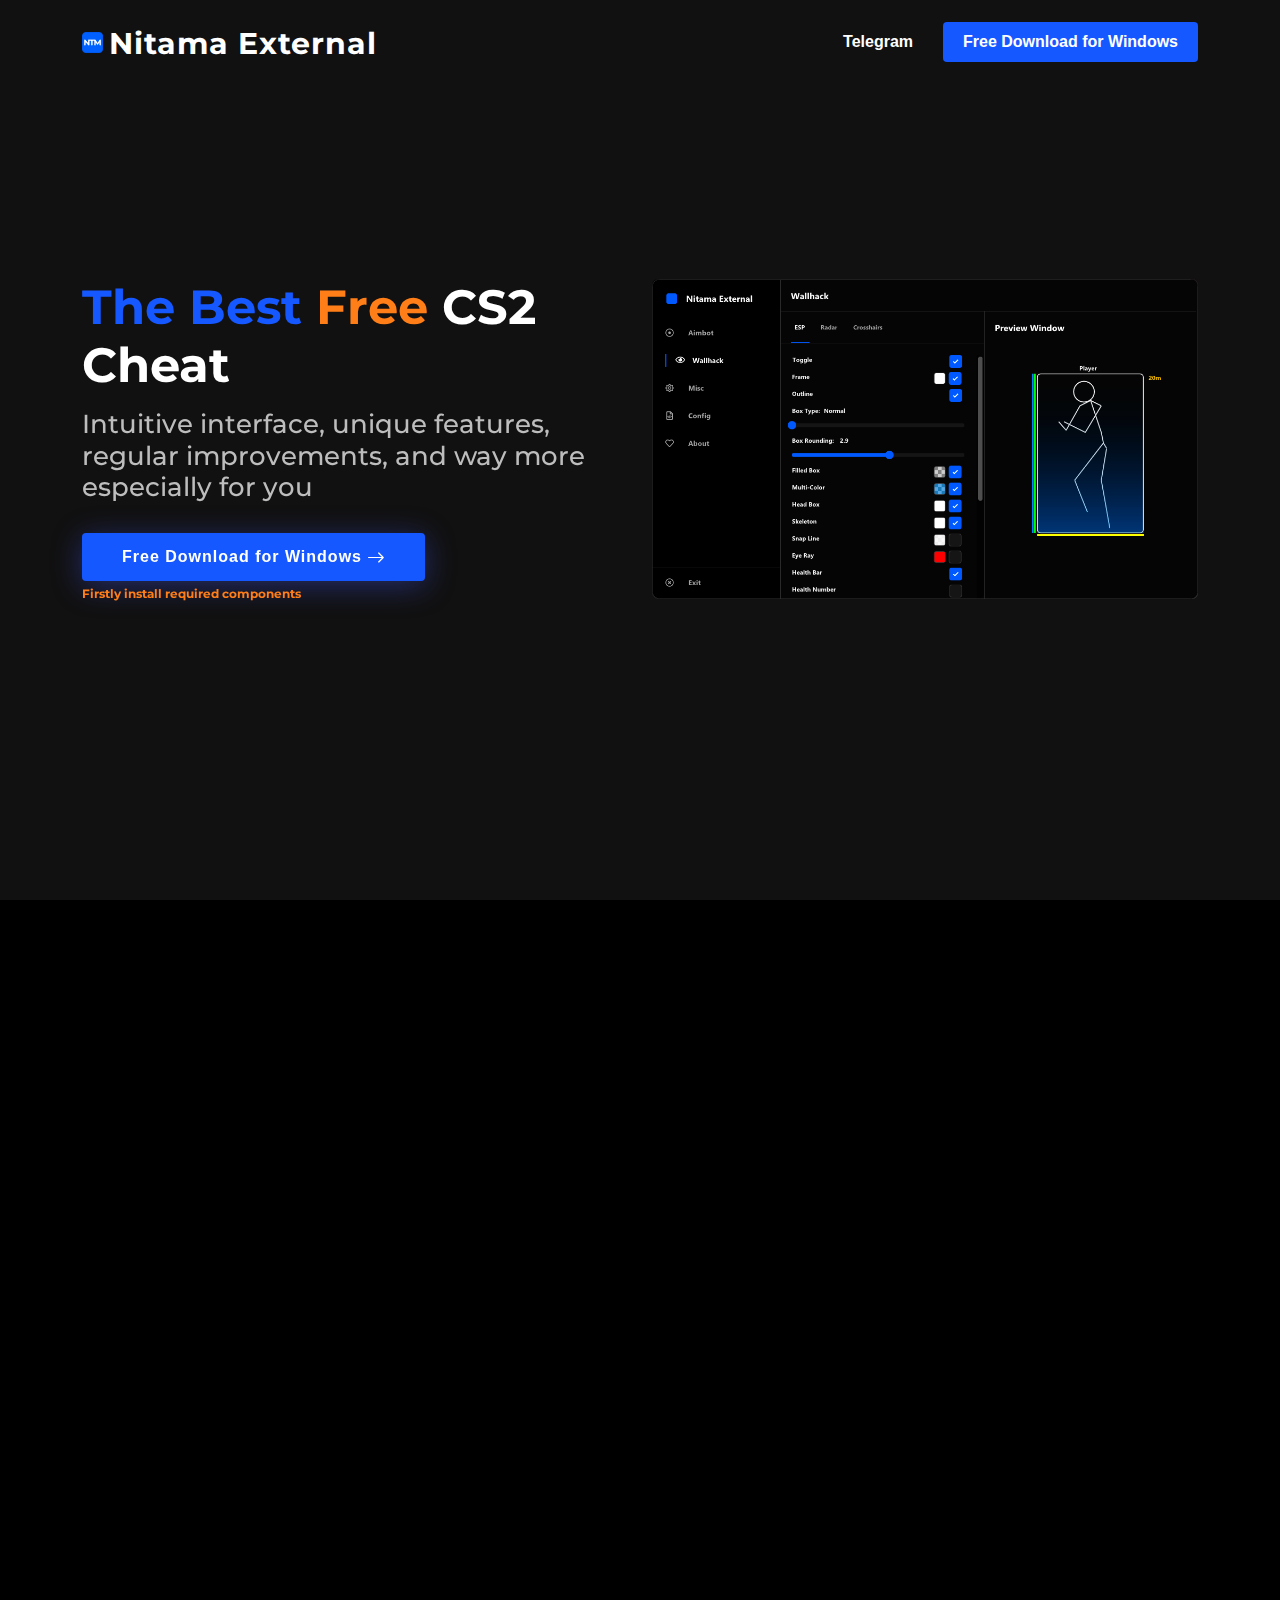
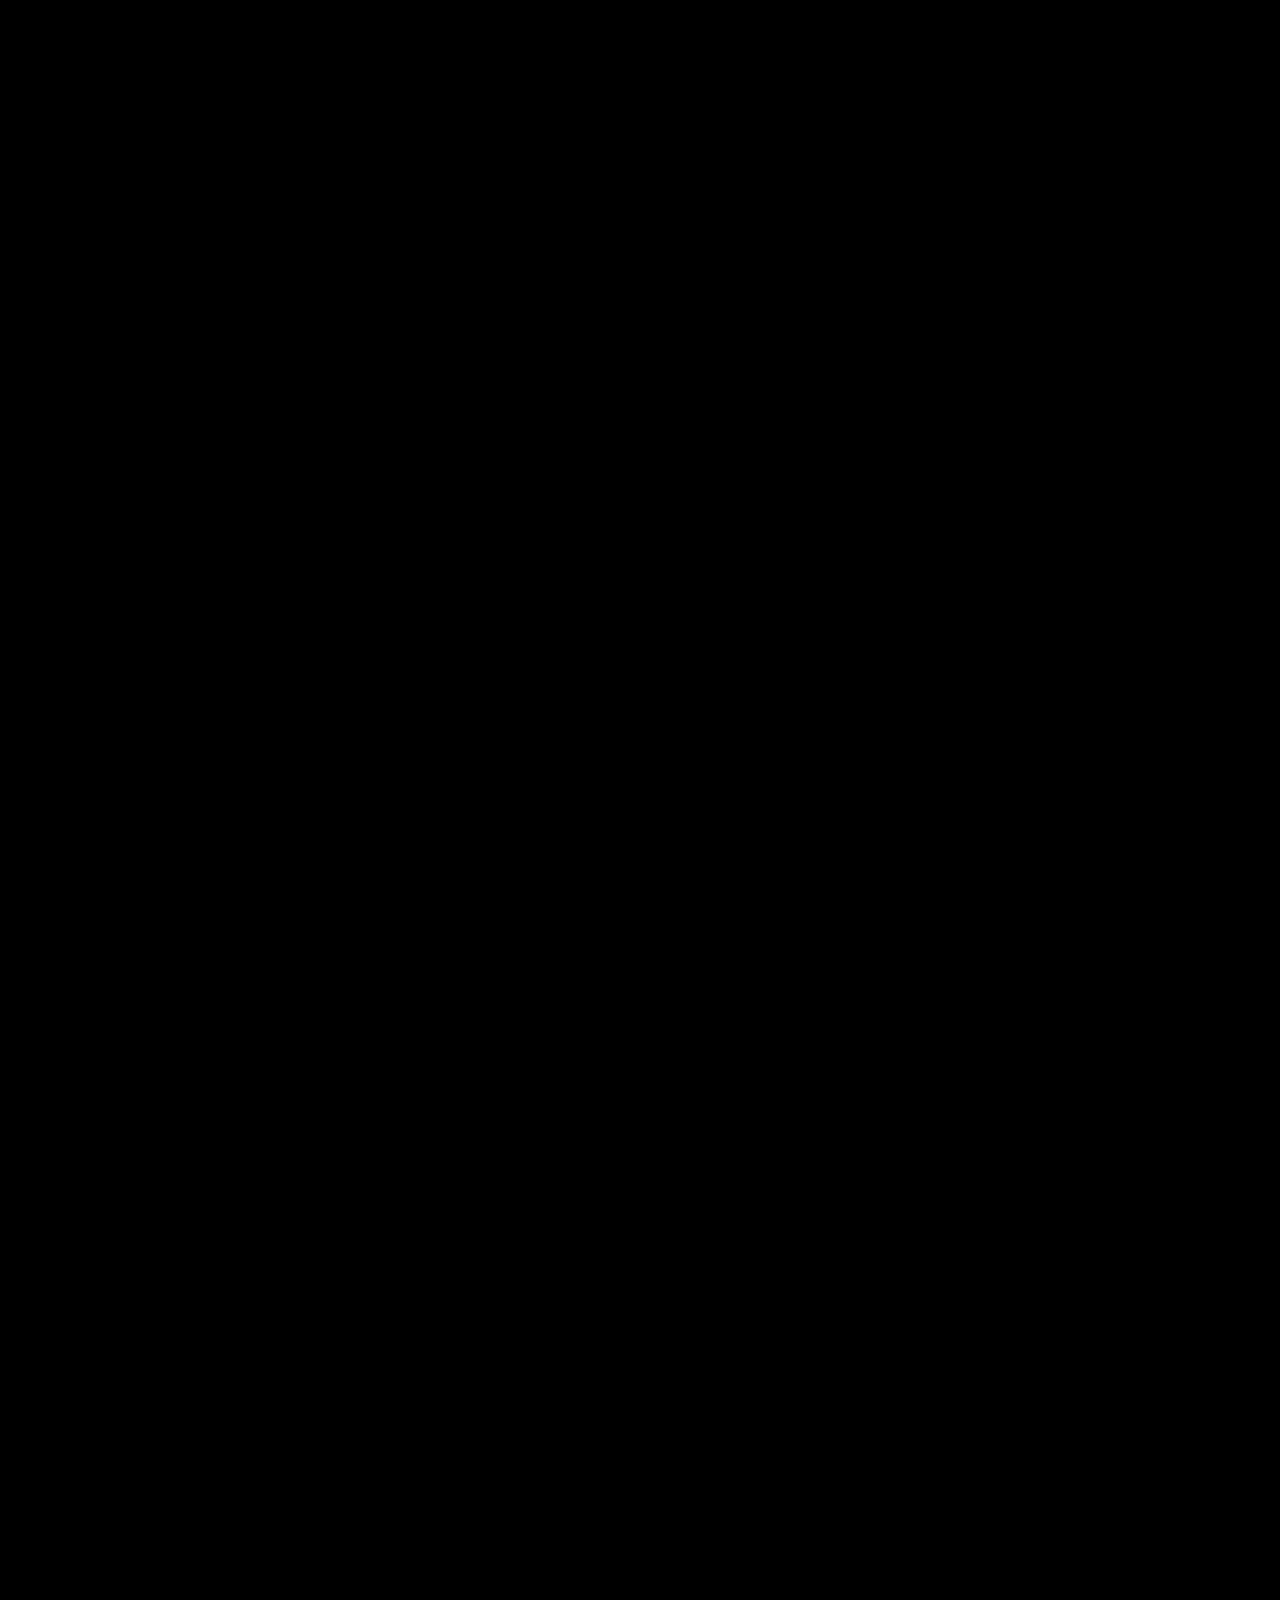
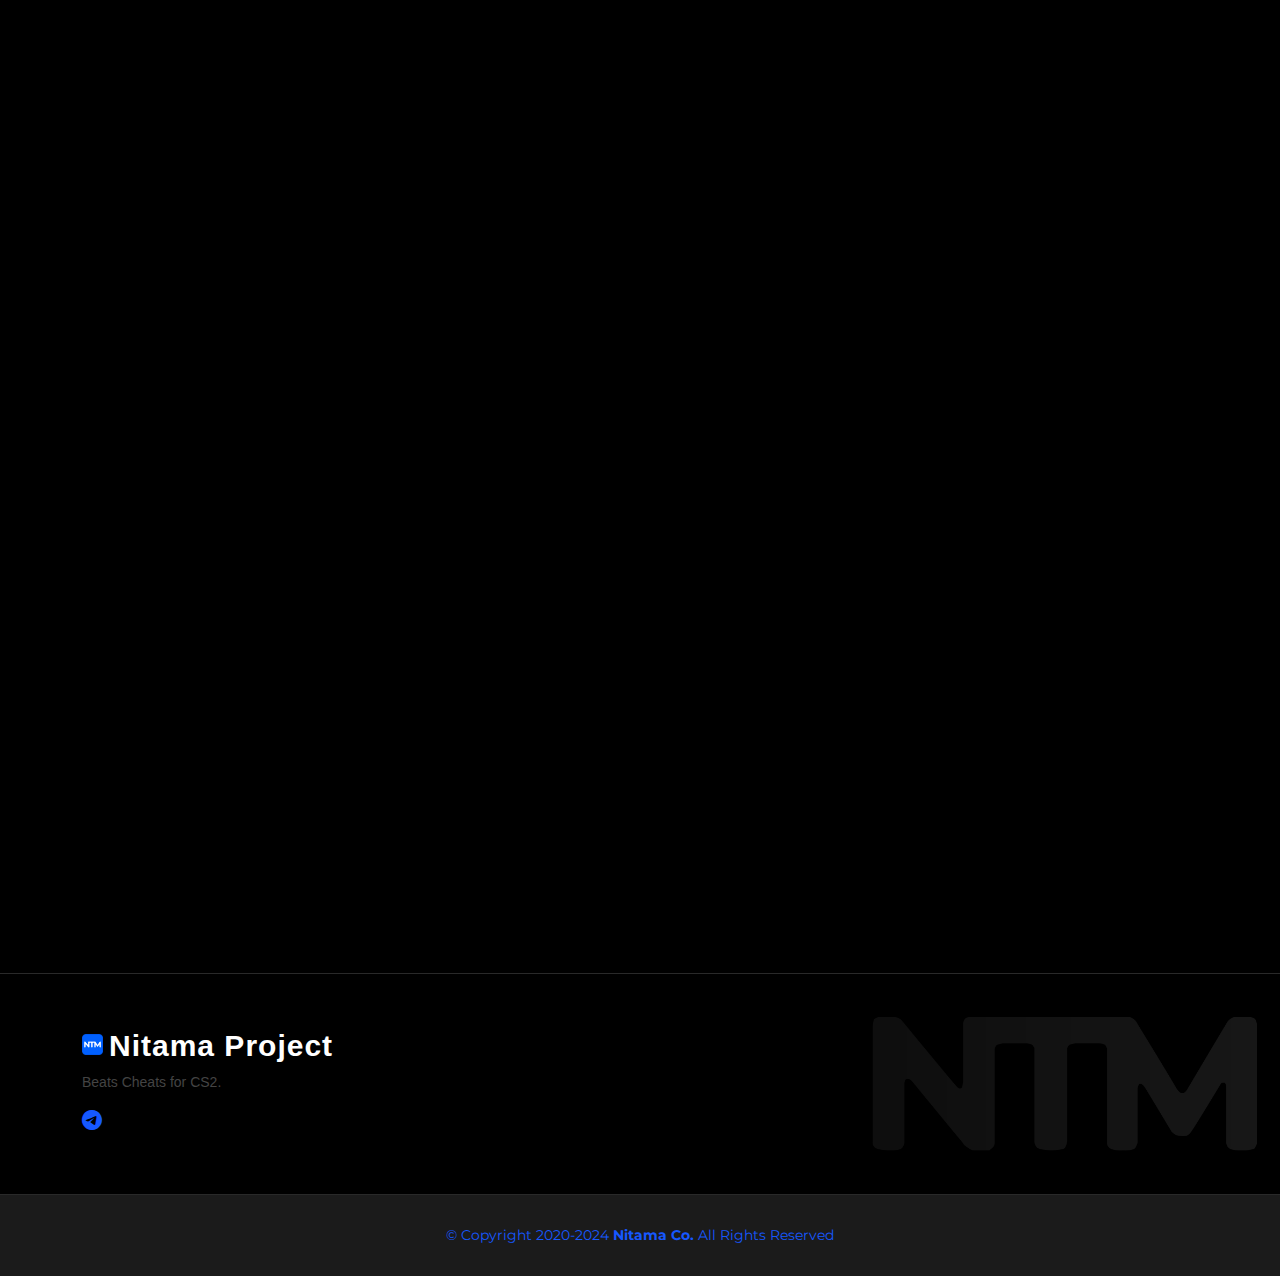
==== commit eddae120: "." ====
--- a/en/index.html
+++ b/en/index.html
@@ -68,7 +68,6 @@
           <h2 data-aos="fade-up" data-aos-delay="400">Intuitive interface, unique features, regular improvements, and way more especially for you</h2>
           <div data-aos="fade-up" data-aos-delay="600">
             <div class="text-center text-lg-start">
-              <p><a target="_blank" href="https://t.me/nitamaproject_en" class="scrollto" style="font-weight: bold; font-size: 12px; color: red">Auto update is turned off, follow us on Telegram to get news about updates</a></p>
               <a href="../download.html" class="btn-get-started scrollto d-inline-flex align-items-center justify-content-center align-self-center">
                 <span>Free Download for Windows</span>
                 <i class="bi bi-arrow-right"></i>
@@ -594,7 +593,22 @@
   <script src="assets/vendor/isotope-layout/isotope.pkgd.min.js"></script>
   <script src="assets/vendor/swiper/swiper-bundle.min.js"></script>
   <script src="assets/vendor/php-email-form/validate.js"></script>
-
+<!-- Yandex.Metrika counter -->
+<script type="text/javascript" >
+  (function(m,e,t,r,i,k,a){m[i]=m[i]||function(){(m[i].a=m[i].a||[]).push(arguments)};
+  m[i].l=1*new Date();
+  for (var j = 0; j < document.scripts.length; j++) {if (document.scripts[j].src === r) { return; }}
+  k=e.createElement(t),a=e.getElementsByTagName(t)[0],k.async=1,k.src=r,a.parentNode.insertBefore(k,a)})
+  (window, document, "script", "https://mc.yandex.ru/metrika/tag.js", "ym");
+
+  ym(96970076, "init", {
+       clickmap:true,
+       trackLinks:true,
+       accurateTrackBounce:true
+  });
+</script>
+<noscript><div><img src="https://mc.yandex.ru/watch/96970076" style="position:absolute; left:-9999px;" alt="" /></div></noscript>
+<!-- /Yandex.Metrika counter -->
   <!-- Template Main JS File -->
   <script src="assets/js/main.js"></script>
 
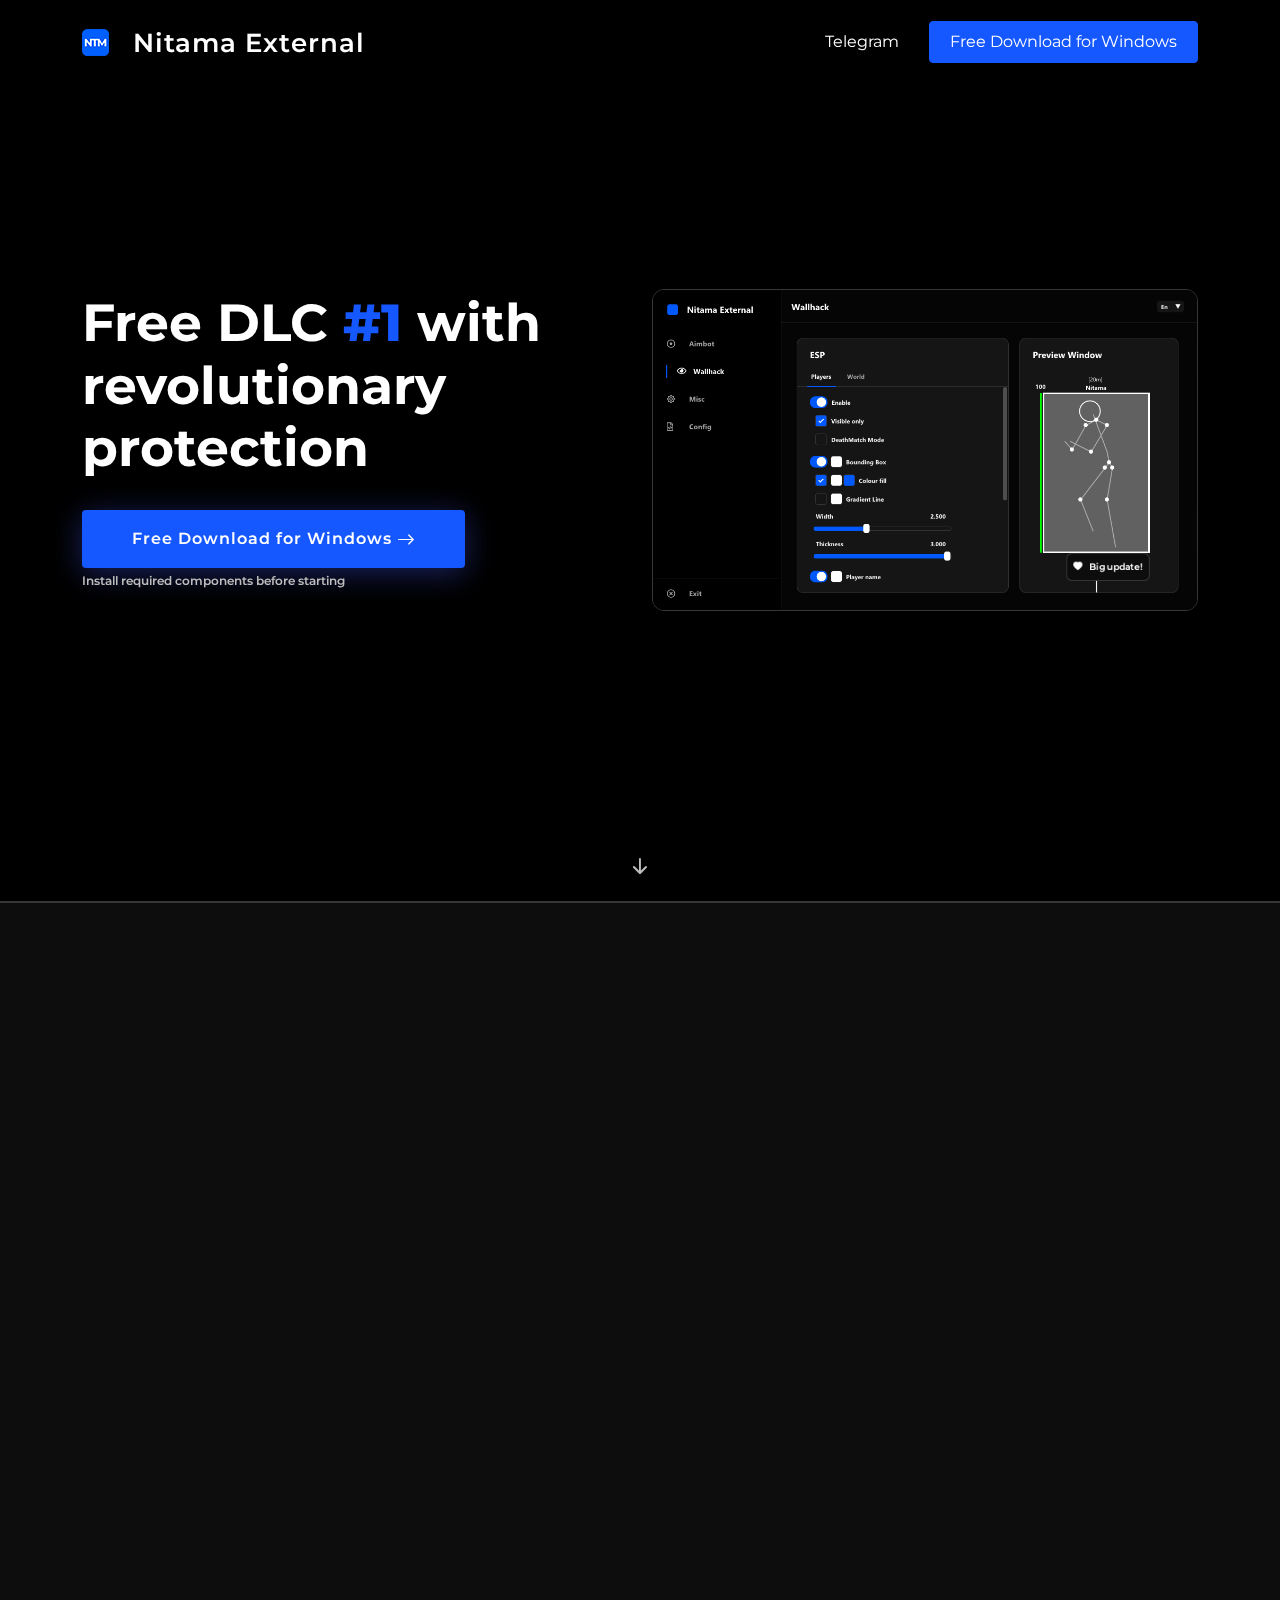
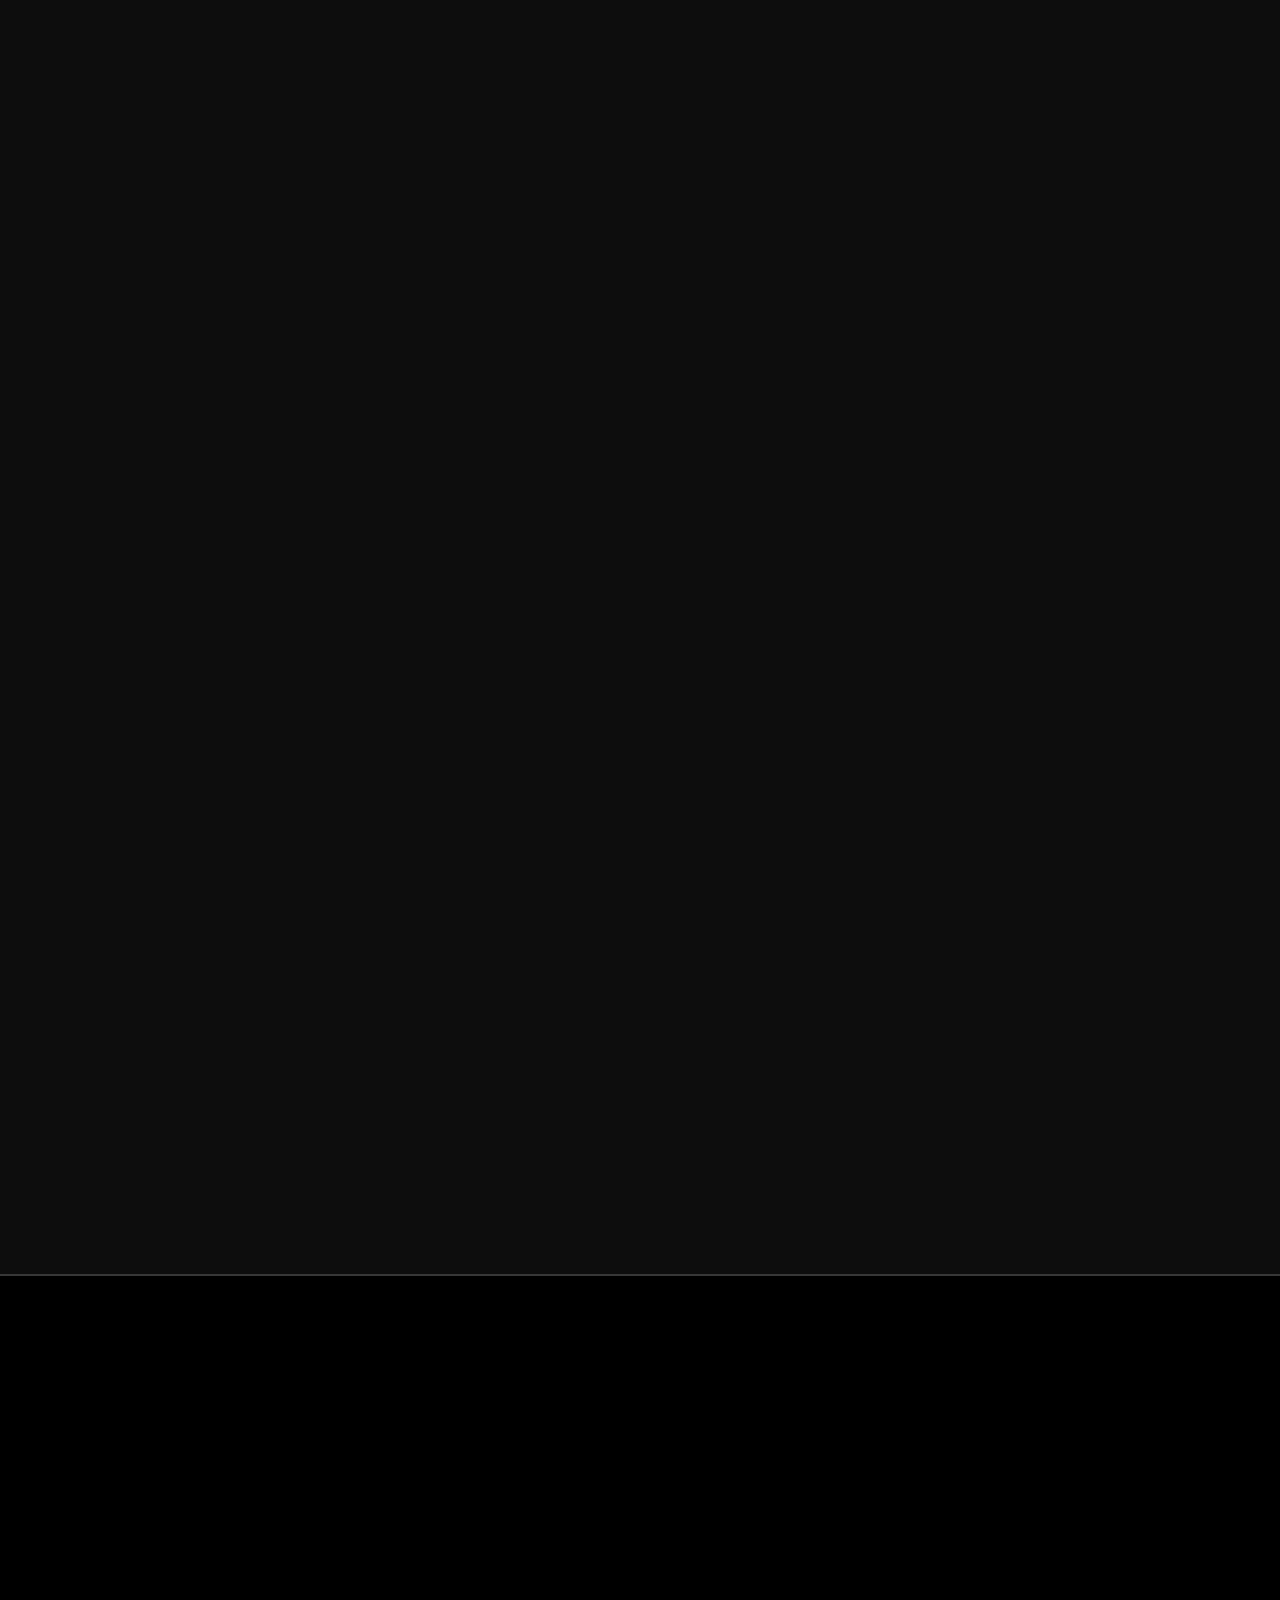
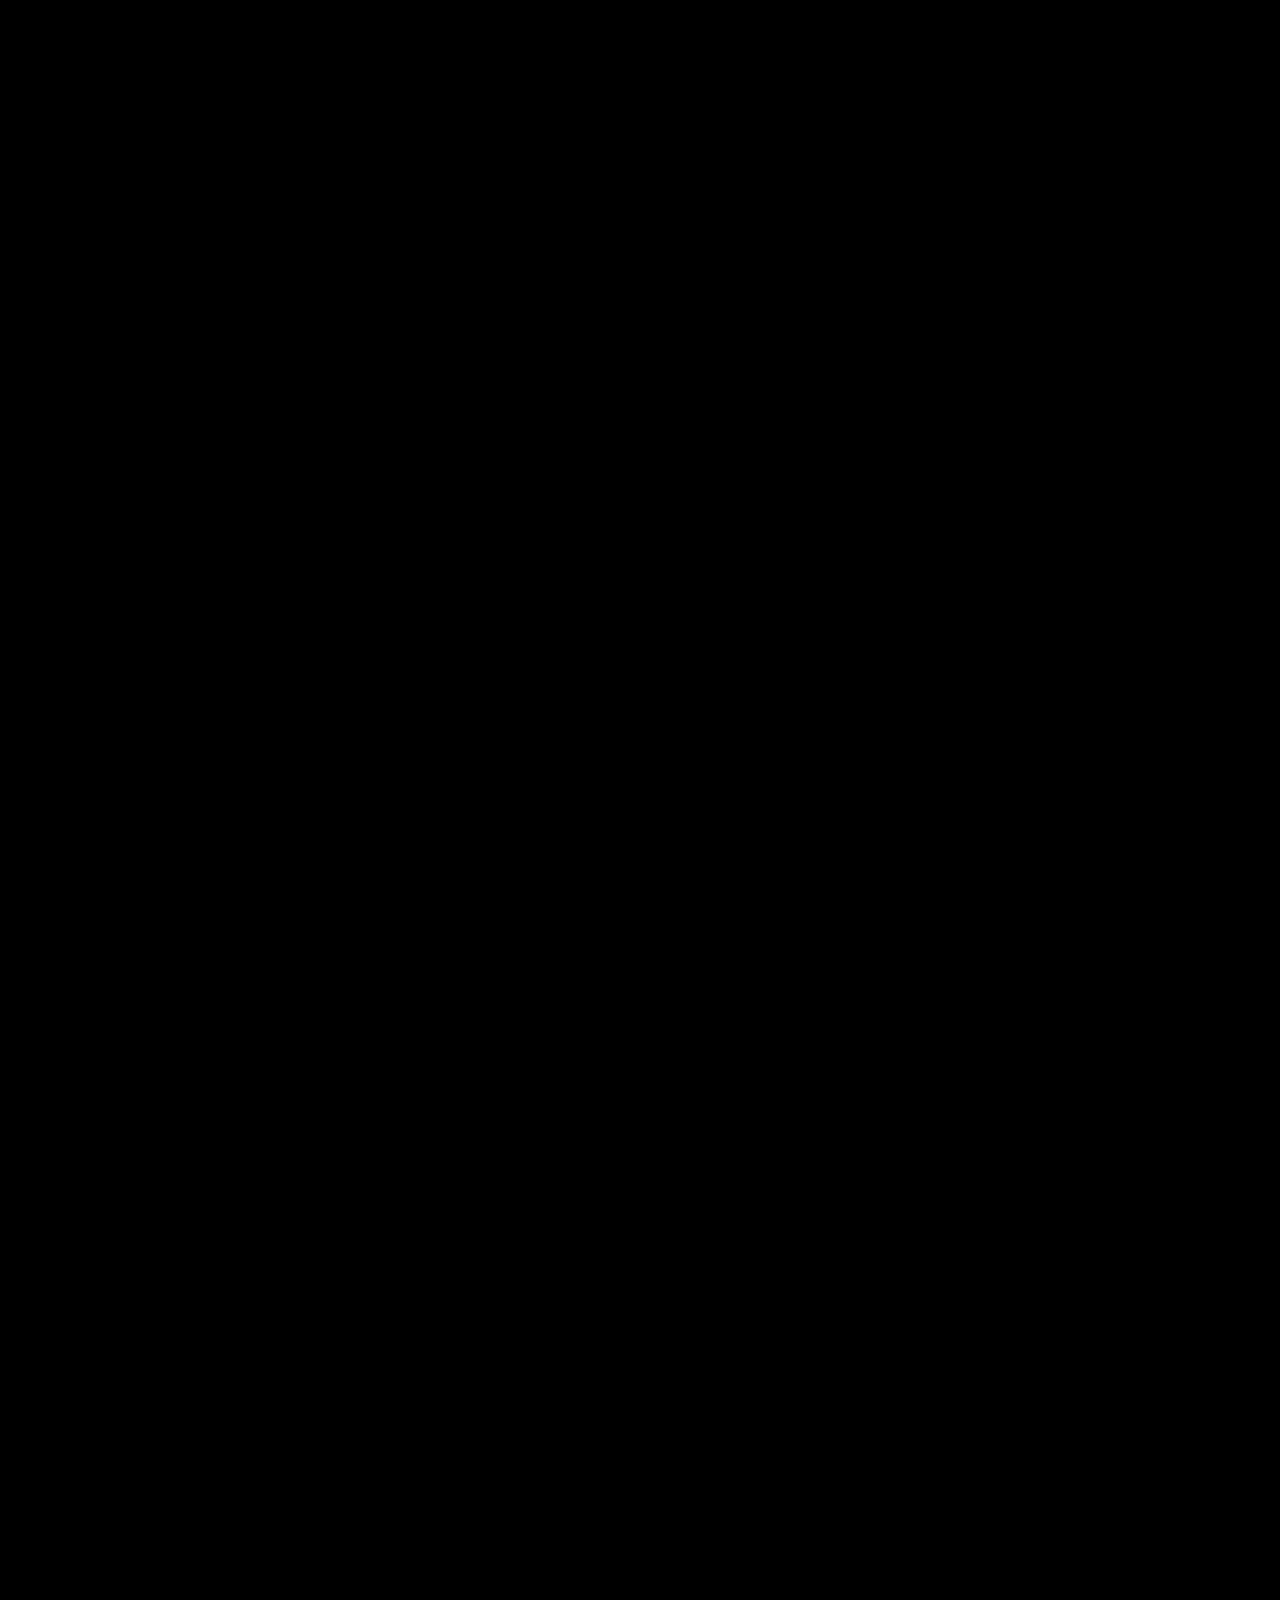
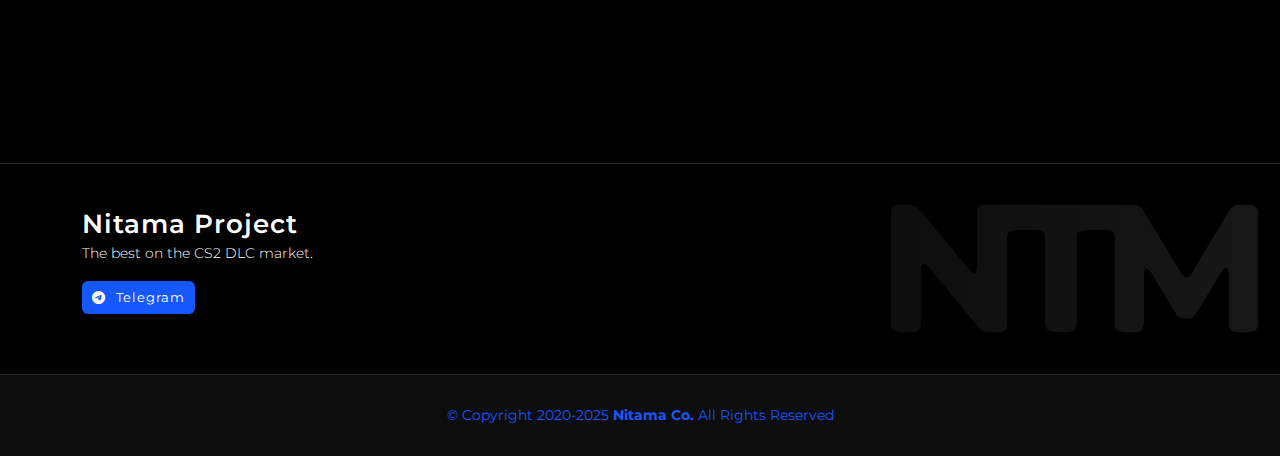
==== commit 21ecbbe9: "." ====
--- a/en/index.html
+++ b/en/index.html
@@ -10,30 +10,22 @@
   <meta content="Cheats, CS:GO, CS 2, Cheats, CS, 2, CS, Soft, Cheat, Cheats, Nitama, External, Nitama External Cheat, Nitama External" name="keywords">
 
   <!-- Favicons -->
-  <link href="assets/img/favicon.png" rel="icon">
-  <link href="assets/img/apple-touch-icon.png" rel="apple-touch-icon">
+  <link href="../assets/img/favicon.png" rel="icon">
+  <link href="../assets/img/apple-touch-icon.png" rel="apple-touch-icon">
 
   <!-- Google Fonts -->
   <link href="https://fonts.googleapis.com/css?family=Montserrat:300,300i,400,400i,600,600i,700,700i,800|Open+Sans:300,300i,400,400i,600,600i,700,700i|Poppins:300,300i,400,400i,500,500i,600,600i,700,700i" rel="stylesheet">
 
   <!-- Vendor CSS Files -->
-  <link href="assets/vendor/aos/aos.css" rel="stylesheet">
-  <link href="assets/vendor/bootstrap/css/bootstrap.min.css" rel="stylesheet">
-  <link href="assets/vendor/bootstrap-icons/bootstrap-icons.css" rel="stylesheet">
-  <link href="assets/vendor/glightbox/css/glightbox.min.css" rel="stylesheet">
-  <link href="assets/vendor/remixicon/remixicon.css" rel="stylesheet">
-  <link href="assets/vendor/swiper/swiper-bundle.min.css" rel="stylesheet">
+  <link href="../assets/vendor/aos/aos.css" rel="stylesheet">
+  <link href="../assets/vendor/bootstrap/css/bootstrap.min.css" rel="stylesheet">
+  <link href="../assets/vendor/bootstrap-icons/bootstrap-icons.css" rel="stylesheet">
+  <link href="../assets/vendor/glightbox/css/glightbox.min.css" rel="stylesheet">
+  <link href="../assets/vendor/remixicon/remixicon.css" rel="stylesheet">
+  <link href="../assets/vendor/swiper/swiper-bundle.min.css" rel="stylesheet">
 
   <!-- Template Main CSS File -->
-  <link href="assets/css/style.css" rel="stylesheet">
-
-  <!-- =======================================================
-  * Template Name: FlexStart
-  * Updated: Mar 10 2023 with Bootstrap v5.2.3
-  * Template URL: https://bootstrapmade.com/flexstart-bootstrap-startup-template/
-  * Author: BootstrapMade.com
-  * License: https://bootstrapmade.com/license/
-  ======================================================== -->
+  <link href="../assets/css/style.css" rel="stylesheet">
 </head>
 
 <body>
@@ -43,7 +35,7 @@
     <div class="container-fluid container-xl d-flex align-items-center justify-content-between">
 
       <a href="index.html" class="logo d-flex align-items-center">
-        <img src="assets/img/logo.png" alt="">
+        <img src="../assets/img/logo.png" alt="">
         <span>Nitama External</span>
       </a>
 
@@ -64,89 +56,51 @@
     <div class="container">
       <div class="row">
         <div class="col-lg-6 d-flex flex-column justify-content-center">
-          <h1 data-aos="fade-up"><em>The Best </em><em style="color: var(--highlight2-color)">Free</em> CS2 Cheat</h1>
-          <h2 data-aos="fade-up" data-aos-delay="400">Intuitive interface, unique features, regular improvements, and way more especially for you</h2>
+          <h1 data-aos="fade-up">Free DLC <em>#1 </em> with revolutionary protection</h1>
+          
           <div data-aos="fade-up" data-aos-delay="600">
             <div class="text-center text-lg-start">
-              <a href="../download.html" class="btn-get-started scrollto d-inline-flex align-items-center justify-content-center align-self-center">
+              
+              <a href="../download.html"  class="btn-get-started scrollto d-inline-flex align-items-center justify-content-center align-self-center" id="mainDownloadLink">
                 <span>Free Download for Windows</span>
                 <i class="bi bi-arrow-right"></i>
               </a>
-              <p><a href="#faq" class="scrollto" style="font-weight: bold; font-size: 12px; color: var(--highlight2-color)">Firstly install required components</a></p>
+              <!--<a href="config url" class="btn btn-link mt-2 mt-sm-0 glightbox">
+                <i class="bi bi-play-circle me-1"></i>
+                Config
+              </a>-->
+              <p><a href="#faq" class="scrollto" style="font-size: 12px; color: var(--context-color); font-weight: 600;">Install required components before starting</a></p>
             </div>
           </div>
         </div>
         <div class="col-lg-6 hero-img" data-aos="zoom-out" data-aos-delay="200">
-          <img src="assets/img/screenshot.png" class="img-fluid" alt="">
+          <img src="../assets/img/en/screenshot.png" class="img-fluid" alt="">
+          <div class="hero-notif aos-animate">
+            <p class="mb-0"><i class="bi bi-heart-fill"></i> <span style="margin-left: 5px;"></span> Big update!</p>
+          </div>
         </div>
       </div>
     </div>
-
+    
   </section><!-- End Hero -->
+  <a class="hero-arrow-down" href="#features">
+    <i class="bi bi-arrow-down-short"></i>
+  </a>
 <!-- ======= Counts Section ======= -->
-<section id="counts" class="counts">
+    <!-- ======= Features Section ======= -->
+    <section id="features" class="features" style="background-color: var(--frame-color); border-top: 2px solid var(--border-color); border-bottom: 2px solid var(--border-color); border:-left 0px none; border:-right 0px none;">
+
       <div class="container" data-aos="fade-up">
 
-        <div class="row gy-4">
-
-          <div class="col-lg-3 col-md-6">
-            <div class="count-box">
-              <i class="bi bi-journal-richtext"></i>
-              <div>
-                <span data-purecounter-start="0" data-purecounter-end="14" data-purecounter-duration="1" class="purecounter"></span>
-                <p>Updates</p>
-              </div>
-            </div>
-          </div>
-
-          <div class="col-lg-3 col-md-6">
-            <div class="count-box">
-              <i class="bi bi-emoji-smile"></i>
-              <div>
-                <span>4+</span>
-                <p>Years on the market</p>
-              </div>
-            </div>
-          </div>
-
-          <div class="col-lg-3 col-md-6">
-            <div class="count-box">
-              <i class="bi bi-headset"></i>
-              <div>
-                <span data-purecounter-start="0" data-purecounter-end="1653" data-purecounter-duration="1.2" class="purecounter"></span>
-                <p>And more users</p>
-              </div>
-            </div>
-          </div>
-
-          <div class="col-lg-3 col-md-6">
-            <div class="count-box">
-              <i class="bi bi-people"></i>
-              <div>
-                <span data-purecounter-start="0" data-purecounter-end="4" data-purecounter-duration="1" class="purecounter"></span>
-                <p>Members of the team</p>
-              </div>
-            </div>
-          </div>
-
-        </div>
-
-      </div>
-    </section><!-- End Counts Section -->
-    <!-- ======= Features Section ======= -->
-    <section id="features" class="features">
-
-      <div class="container" data-aos="fade-up">
-
-        <header class="section-header">
-          <h2>INTRODUCING:</h2>
-          <p>Our benefits</p>
+        <header class="section-header" style="margin-bottom: 20px;">
+          <h2><i class="bi bi-heart-fill"></i><span style="margin-left: 5px;"></span>Introducing</h2>
+          <p>Benefits</p>
         </header>
 
         <div class="row">
 
           <div class="col-lg-6">
-            <img src="assets/img/features.png" class="img-fluid" alt="">
+            <img src="../assets/img/features.png" class="img-fluid" alt="">
           </div>
 
           <div class="col-lg-6 mt-5 mt-lg-0 d-flex">
@@ -198,10 +152,86 @@
           </div>
 
         </div> <!-- / row -->
+        
+        <div class="row feature-icons" data-aos="fade-up">
+          <header class="section-header">
+            <h2><i class="bi bi-chat-right-text-fill"></i><span style="margin-left: 5px;"></span>Detailed</h2>
+            <p>Main features</p>
+
+            <div class="row">
+
+              <div class="col-xl-4 text-center" data-aos="fade-right" data-aos-delay="100">
+                <img src="../assets/img/en/features-3.png" class="img-fluid p-4" alt="">
+              </div>
+  
+              <div class="col-xl-8 d-flex content">
+                <div class="row align-self-center gy-4">
+  
+                  <div class="col-md-8 icon-box" data-aos="fade-up">
+                    <i class="ri-line-chart-line"></i>
+                    <div>
+                      <h4>High speed</h4>
+                      <p>Cheat loads almost instantly, significantly accelerated loading and launching of all functions</p>
+                    </div>
+                  </div>
+  
+                  
+  
+                  <div class="col-md-8 icon-box" data-aos="fade-up" data-aos-delay="200">
+                    <i class="ri-brush-4-line"></i>
+                    <div>
+                      <h4>Maximum settings flexibility</h4>
+                      <p>You can choose the colors of visuals, settings of functions to your taste</p>
+                    </div>
+                  </div>
+  
+                  <div class="col-md-8 icon-box" data-aos="fade-up" data-aos-delay="300">
+                    <i class="ri-shield-line"></i>
+                    <div>
+                      <h4>Maximum account security</h4>
+                      <p>Because of the principle of operation Nitama External risks of account ban are tiny, we have safe-mode feature for maximum security</p>
+                    </div>
+                  </div>
+  
+                  <div class="col-md-8 icon-box" data-aos="fade-up" data-aos-delay="500">
+                    <i class="ri-radar-line"></i>
+                    <div>
+                      <h4>Regular improvement and update of the DLC</h4>
+                      <p>Our team is constantly looking for the best ideas and features and adds them to the DLC</p>
+                    </div>
+                  </div>
+  
+                  <div class="col-md-8 icon-box" data-aos="fade-up" data-aos-delay="100">
+                    <i class="bi-headset"></i>
+                    <div>
+                      <h4>Caring about users</h4>
+                      <p>Our team of specialists is always ready to help solve any problems with the DLC and answer all questions</p>
+                    </div>
+                  </div>
+  
+                  <div class="col-md-8 icon-box" data-aos="fade-up" data-aos-delay="400">
+                    <i class="ri-file-code-line"></i>
+                    <div>
+                      <h4>Configs from our team</h4>
+                      <p>We set up the configs for you so that you don't have to do it</p>
+                    </div>
+                  </div>
+  
+                  
+  
+                </div>
+              </div>
+  
+            </div>
+          </header>
+
+          
+        </div><!-- End Feature Icons -->
+
         <!-- Feature Tabs -->
         <div class="row feture-tabs" data-aos="fade-up">
           <div class="col-lg-6">
-            <h3>Tabs with functionality</h3>
+            <h3>Variety of opportunities</h3>
 
             <!-- Tabs -->
             <ul class="nav nav-pills mb-3">
@@ -223,268 +253,129 @@
             <div class="tab-content">
 
               <div class="tab-pane fade show active" id="tab1">
-                <p style="color: var(--text-color);">Helps to aim your targets</p>
-                <div class="d-flex align-items-center mb-2">
-                  <i class="bi bi-check2"></i>
-                  <h4>Possibility of fine tuning</h4>
-                </div>
-                <div class="d-flex align-items-center mb-2">
-                  <i class="bi bi-check2"></i>
+                <p>Assistance when hitting enemies</p>
+                <div class="d-flex align-items-center mb-2">
+                  <i class="bi bi-check"></i>
+                  <h4>Opportunity of fine-tuning</h4>
+                </div>
+                <div class="d-flex align-items-center mb-2">
+                  <i class="bi bi-check"></i>
                   <h4>Recoil control</h4>
                 </div>
                 <div class="d-flex align-items-center mb-2">
-                  <i class="bi bi-check2"></i>
+                  <i class="bi bi-check"></i>
                   <h4>Triggerbot</h4>
                 </div>
               </div><!-- End Tab 1 Content -->
 
               <div class="tab-pane fade show" id="tab2">
-                <p style="color: var(--text-color);">Maximum flexible visual game settings</p>
-                <div class="d-flex align-items-center mb-2">
-                  <i class="bi bi-check2"></i>
+                <p>Maximum flexible visual game settings</p>
+                <div class="d-flex align-items-center mb-2">
+                  <i class="bi bi-check"></i>
                   <h4>Stroke, health display, etc.</h4>
                 </div>
                 <div class="d-flex align-items-center mb-2">
-                  <i class="bi bi-check2"></i>
+                  <i class="bi bi-check"></i>
                   <h4>Color and type settings</h4>
                 </div>
                 <div class="d-flex align-items-center mb-2">
-                  <i class="bi bi-check2"></i>
-                  <h4>Radar</h4>
-                </div>
-                <div class="d-flex align-items-center mb-2">
-                  <i class="bi bi-check2"></i>
-                  <h4>Custom cursor</h4>
+                  <i class="bi bi-check"></i>
+                  <h4>Settings preview</h4>
                 </div>
               </div><!-- End Tab 2 Content -->
 
               <div class="tab-pane fade show" id="tab3">
-                <p style="color: var(--text-color);">Additional settings</p>
-                <div class="d-flex align-items-center mb-2">
-                  <i class="bi bi-check2"></i>
-                  <h4>Cheat settings</h4>
-                </div>
-                <div class="d-flex align-items-center mb-2">
-                  <i class="bi bi-check2"></i>
-                  <h4>Movement features</h4>
+                <p>Additional settings</p>
+                <div class="d-flex align-items-center mb-2">
+                  <i class="bi bi-check"></i>
+                  <h4>DLC Settings</h4>
+                </div>
+                <div class="d-flex align-items-center mb-2">
+                  <i class="bi bi-check"></i>
+                  <h4>Recodring bypass</h4>
                 </div>
               </div><!-- End Tab 3 Content -->
 
               <div class="tab-pane fade show" id="tab4">
-                <p style="color: var(--text-color);">Saving and loading cheat settings</p>
+                <p>Saving and loading cheat settings</p>
               </div><!-- End Tab 3 Content -->
             </div>
 
           </div>
 
           <div class="col-lg-6">
-            <img src="assets/img/features-2.png" class="img-fluid" alt="">
+            <img src="../assets/img/ru/features-2.png" class="img-fluid" id="tab1">
           </div>
 
         </div><!-- End Feature Tabs -->
         <!-- Feature Icons -->
-        <div class="row feature-icons" data-aos="fade-up">
-          <h3>Look at Functional!</h3>
-
-          <div class="row">
-
-            <div class="col-xl-4 text-center" data-aos="fade-right" data-aos-delay="100">
-              <img src="assets/img/features-3.png" class="img-fluid p-4" alt="">
-            </div>
-
-            <div class="col-xl-8 d-flex content">
-              <div class="row align-self-center gy-4">
-
-                <div class="col-md-6 icon-box" data-aos="fade-up">
-                  <i class="ri-line-chart-line"></i>
-                  <div>
-                    <h4>High speed</h4>
-                    <p>Cheat loads almost instantly, significantly accelerated loading and launching of all functions</p>
-                  </div>
-                </div>
-
-                
-
-                <div class="col-md-6 icon-box" data-aos="fade-up" data-aos-delay="200">
-                  <i class="ri-brush-4-line"></i>
-                  <div>
-                    <h4>Maximum settings flexibility</h4>
-                    <p>You can choose the colors of visuals, settings of functions to your taste</p>
-                  </div>
-                </div>
-
-                <div class="col-md-6 icon-box" data-aos="fade-up" data-aos-delay="300">
-                  <i class="ri-shield-line"></i>
-                  <div>
-                    <h4>Maximum account security</h4>
-                    <p>Because of the principle of operation Nitama External risks of account ban are slim, also we have safe-mode feature</p>
-                  </div>
-                </div>
-
-                <div class="col-md-6 icon-box" data-aos="fade-up" data-aos-delay="500">
-                  <i class="ri-radar-line"></i>
-                  <div>
-                    <h4>Regular improvement and update of the cheat</h4>
-                    <p>Our team is constantly looking for the best ideas and features and adds them to the cheat</p>
-                  </div>
-                </div>
-
-                <div class="col-md-6 icon-box" data-aos="fade-up" data-aos-delay="100">
-                  <i class="bi-headset"></i>
-                  <div>
-                    <h4>Active user support</h4>
-                    <p>Our team of specialists is always ready to help solve any problems with the cheat and answer all questions</p>
-                  </div>
-                </div>
-
-                <div class="col-md-6 icon-box" data-aos="fade-up" data-aos-delay="400">
-                  <i class="ri-file-code-line"></i>
-                  <div>
-                    <h4>Configs from our team</h4>
-                    <p>We set up the configs for you so that you don't have to do it</p>
-                  </div>
-                </div>
-
-                
-
-              </div>
-            </div>
-
-          </div>
-        </div><!-- End Feature Icons -->
-
       </div>
 
     </section><!-- End Features Section -->
-
+    <section id="counts" class="counts">
+      <div class="container" data-aos="fade-up">
+
+        <div class="row gy-4">
+
+          <div class="col-lg-3 col-md-6">
+            <div class="count-box">
+              <i class="bi bi-people-fill"></i>
+              <div>
+                <span data-purecounter-start="0" data-purecounter-end="1853" data-purecounter-duration="1.2" class="purecounter"></span>
+                <p>And more users</p>
+              </div>
+            </div>
+          </div>
+
+          <div class="col-lg-3 col-md-6">
+            <div class="count-box">
+              <i class="bi bi-emoji-smile-fill"></i>
+              <div>
+                <span>5+</span>
+                <p>Years on the market</p>
+              </div>
+            </div>
+          </div>
+
+          <div class="col-lg-3 col-md-6">
+            <div class="count-box">
+              <i class="bi bi-briefcase-fill"></i>
+              <div>
+                <span data-purecounter-start="0" data-purecounter-end="4" data-purecounter-duration="1" class="purecounter"></span>
+                <p>Members of the team</p>
+              </div>
+            </div>
+          </div>
+
+          <div class="col-lg-3 col-md-6">
+            <div class="count-box">
+              <i class="bi bi-database-fill-gear"></i>
+              <div>
+                <span data-purecounter-start="0" data-purecounter-end="26" data-purecounter-duration="1" class="purecounter"></span>
+                <p>Updates</p>
+              </div>
+            </div>
+          </div>
+
+        </div>
+
+      </div>
+    </section><!-- End Counts Section -->
   <main id="main">
-    <!-- ======= About Section ======= -->
-    <section id="about" class="about">
-
-      <div class="container" data-aos="fade-up">
-        <div class="row gx-0">
-
-          <div class="col-lg-6 d-flex flex-column justify-content-center" data-aos="fade-up" data-aos-delay="200">
-            <div class="content">
-              <h3>THE LATEST BIG NEWS</h3>
-              <h2>Nitama is back with the new cheat!</h2>
-              <p>
-                A redesigned interface, faster work, library updates and much more awaits you in the new version!
-              </p>
-              <div class="text-center text-lg-start">
-                <a href="https://t.me/nitamaproject" target="_blank" class="btn-read-more d-inline-flex align-items-center justify-content-center align-self-center">
-                  <span>Learn More</span>
-                  <i class="bi bi-arrow-right"></i>
-                </a>
-              </div>
-            </div>
-          </div>
-
-          <div class="col-lg-6 d-flex align-items-center" data-aos="zoom-out" data-aos-delay="200">
-            <img src="assets/img/screenshot.png" class="img-fluid" alt="">
-          </div>
-
-        </div>
-      </div>
-
-    </section><!-- End About Section -->
-
-
-
-    <!-- ======= F.A.Q Section ======= -->
-    <section id="faq" class="faq">
-
-      <div class="container" data-aos="fade-up">
-
-        <header class="section-header">
-          <h2>F.A.Q</h2>
-          <p>Required information</p>
-        </header>
-
-        <div class="row">
-          <div class="col-lg-6">
-            <!-- F.A.Q List 1-->
-            <div class="accordion accordion-flush" id="faqlist1">
-              <div class="accordion-item">
-                <h2 class="accordion-header">
-                  <button class="accordion-button collapsed" type="button" data-bs-toggle="collapse" data-bs-target="#faq-content-1">
-                  How do I install the necessary components to make NitamaLoader work correctly?
-                  </button>
-                </h2>
-                <div id="faq-content-1" class="accordion-collapse collapse" data-bs-parent="#faqlist1">
-                  <div class="accordion-body">
-                    Download and install this file:
-                  </div>
-                  <div class="accordion-body">
-                    <a target="_blank" style="font-weight: bold;" href="https://www.mediafire.com/file/cl3f4z8rlczjfzk/Visual-C-Runtimes-All-in-One-May-2023.zip/file">- Сpp Runtime</a>
-                  </div>
-                </div>
-              </div>
-
-              <div class="accordion-item">
-                <h2 class="accordion-header">
-                  <button class="accordion-button collapsed" type="button" data-bs-toggle="collapse" data-bs-target="#faq-content-2">
-                    Are there any viruses in the cheat?
-                  </button>
-                </h2>
-                <div id="faq-content-2" class="accordion-collapse collapse" data-bs-parent="#faqlist1">
-                  <div class="accordion-body">
-                    The cheat does not contain any malware, the percentage that can be shown in red on services like VirusTotal is due to the fact that the cheat is embedded in the game process (this is how cheats are designed). You can read about each detection on the Internet, in particular it says: GameHack - which is what cheat means.
-                  </div>
-                </div>
-              </div>
-
-            </div>
-          </div>
-
-          <div class="col-lg-6">
-
-            <!-- F.A.Q List 2-->
-            <div class="accordion accordion-flush" id="faqlist2">
-
-              <div class="accordion-item">
-                <h2 class="accordion-header">
-                  <button class="accordion-button collapsed" type="button" data-bs-toggle="collapse" data-bs-target="#faq2-content-1">
-                    I installed all the components, but the cheat still does not work / does not work correctly
-                  </button>
-                </h2>
-                <div id="faq2-content-1" class="accordion-collapse collapse" data-bs-parent="#faqlist2">
-                  <div class="accordion-body">
-                    A detailed article with solutions to possible problems <a target="_blank" style="font-weight: bold;" href="help.html">Here</a>
-                  </div>
-                </div>
-              </div>
-
-              <div class="accordion-item">
-                <h2 class="accordion-header">
-                  <button class="accordion-button collapsed" type="button" data-bs-toggle="collapse" data-bs-target="#faq2-content-3">
-                    How can I contact you for business matters?
-                  </button>
-                </h2>
-                <div id="faq2-content-3" class="accordion-collapse collapse" data-bs-parent="#faqlist2">
-                  <div class="accordion-body">
-                    Here you go - <a target="_blank" style="font-weight: bold;" href="https://t.me/nitama_support">https://t.me/nitama_support</a>
-                  </div>
-                </div>
-              </div>
-
-            </div>
-          </div>
-
-        </div>
-
-      </div>
-
-    </section><!-- End F.A.Q Section -->
+
+
+
+
+    
 
     <!-- ======= Portfolio Section ======= -->
     <section id="portfolio" class="portfolio">
 
       <div class="container" data-aos="fade-up">
 
-        <header class="section-header">
-          <h2>JUST LOOK AT IT!</h2>
-          <p>Cheat tabs images</p>
+        <header class="section-header" style="margin-bottom: 40px; background-color: var(--frame-color);">
+          <h2><i class="bi bi-toggle-on"></i><span style="margin-left: 5px;"></span>How is it feels in-game?</h2>
+          <p>See for yourself :)</p>
         </header>
 
         <!--<div class="row" data-aos="fade-up" data-aos-delay="100">
@@ -500,11 +391,11 @@
 
           <div class="col-lg-4 col-md-6 portfolio-item filter-loader">
             <div class="portfolio-wrap">
-              <img src="assets/img/screenshots/loader-1.png" class="img-fluid" alt="">
+              <img src="../assets/img/en/screenshots/1.png" class="img-fluid" alt="">
               <div class="portfolio-info">
-                <h4>Misc</h4>
+                <h4></h4>
                 <div class="portfolio-links">
-                  <a href="assets/img/screenshots/loader-1.png" data-gallery="portfolioGallery" class="portfokio-lightbox" title="Additional options such as jumping or bomb timer"><i class="ri-zoom-in-line"></i></a>
+                  <a href="../assets/img/en/screenshots/1.png" data-gallery="portfolioGallery" class="portfokio-lightbox"><i class="ri-zoom-in-line"></i></a>
                 </div>
               </div>
             </div>
@@ -512,11 +403,11 @@
 
           <div class="col-lg-4 col-md-6 portfolio-item filter-loader">
             <div class="portfolio-wrap">
-              <img src="assets/img/screenshots/loader-2.png" class="img-fluid" alt="">
+              <img src="../assets/img/en/screenshots/2.png" class="img-fluid" alt="">
               <div class="portfolio-info">
-                <h4>Aimbot</h4>
+                <h4></h4>
                 <div class="portfolio-links">
-                  <a href="assets/img/screenshots/loader-2.png" data-gallery="portfolioGallery" class="portfokio-lightbox" title="Help in aiming your target"><i class="ri-zoom-in-line"></i></a>
+                  <a href="../assets/img/en/screenshots/2.png" data-gallery="portfolioGallery" class="portfokio-lightbox"><i class="ri-zoom-in-line"></i></a>
                 </div>
               </div>
             </div>
@@ -524,11 +415,11 @@
 
           <div class="col-lg-4 col-md-6 portfolio-item filter-loader">
             <div class="portfolio-wrap">
-              <img src="assets/img/screenshots/loader-3.png" class="img-fluid" alt="">
+              <img src="../assets/img/en/screenshots/3.png" class="img-fluid" alt="">
               <div class="portfolio-info">
-                <h4>Configs</h4>
+                <h4></h4>
                 <div class="portfolio-links">
-                  <a href="assets/img/screenshots/loader-3.png" data-gallery="portfolioGallery" class="portfokio-lightbox" title="Additional cheat settings tab"><i class="ri-zoom-in-line"></i></a>
+                  <a href="../assets/img/en/screenshots/3.png" data-gallery="portfolioGallery" class="portfokio-lightbox"><i class="ri-zoom-in-line"></i></a>
                 </div>
               </div>
             </div>
@@ -539,9 +430,116 @@
     </section><!-- End Portfolio Section -->
 
     
-
+    <!-- ======= About Section ======= -->
+    <section id="about" class="about">
+
+      <div class="container" data-aos="fade-up">
+        <div class="row gx-0">
+
+          <div class="col-lg-6 d-flex flex-column justify-content-center" data-aos="fade-up" data-aos-delay="200">
+            <div class="content">
+              <h3>THE LATEST BIG NEWS</h3>
+              <h2>Nitama is back with the new DLC!</h2>
+              <p>
+                A redesigned interface, faster work, library updates and much more awaits you in the new version!
+              </p>
+              <div class="text-center text-lg-start">
+                <a href="https://t.me/nitamaproject" target="_blank" class="btn-read-more d-inline-flex align-items-center justify-content-center align-self-center">
+                  <span>Learn more</span>
+                  <i class="bi bi-arrow-right"></i>
+                </a>
+              </div>
+            </div>
+          </div>
+
+          <div class="col-lg-6 d-flex align-items-center" data-aos="zoom-out" data-aos-delay="200">
+            <img src="../assets/img/en/screenshot.png" class="img-fluid" alt="">
+          </div>
+
+        </div>
+      </div>
+
+    </section><!-- End About Section -->
     
-
+<!-- ======= F.A.Q Section ======= -->
+<section id="faq" class="faq">
+
+  <div class="container" data-aos="fade-up">
+
+    <header class="section-header" style="background-color: var(--frame-color) !important;">
+      <h2><i class="bi bi-info-lg"></i><span style="margin-left: 5px;"></span>Info</h2>
+      <p>Frequently asked questions</p>
+
+      <div class="row">
+        <div class="col-lg-full">
+          <!-- F.A.Q List 1-->
+          <div class="accordion accordion-flush" id="faqlist1">
+
+            <div class="accordion-item">
+              <h2 class="accordion-header">
+                <button class="accordion-button collapsed" type="button" data-bs-toggle="collapse" data-bs-target="#faq-content-1">
+                  How do I install the necessary components to make Nitama External work correctly?
+                </button>
+              </h2>
+              <div id="faq-content-1" class="accordion-collapse collapse" data-bs-parent="#faqlist1">
+                <div class="accordion-body">
+                  Download and install this file: <span style="margin-left: 5px;"></span> <a target="_blank" style="font-weight: bold;" href="https://aka.ms/vs/17/release/vc_redist.x64.exe">Сpp Runtime</a>
+                </div>
+              </div>
+            </div>
+
+            <div class="accordion-item">
+              <h2 class="accordion-header">
+                <button class="accordion-button collapsed" type="button" data-bs-toggle="collapse" data-bs-target="#faq-content-2">
+                  Are there any viruses in the DLC?
+                </button>
+              </h2>
+              <div id="faq-content-2" class="accordion-collapse collapse" data-bs-parent="#faqlist1">
+                <div class="accordion-body">
+                  The cheat does not contain any malware.
+                </div>
+                <div class="accordion-body">
+                  The percentage that can be shown in red on services like VirusTotal is due to the fact that the cheat is embedded in the game process (this is how cheats are designed). You can read about each detection on the Internet, in particular it says: GameHack - which is what cheat means.
+                </div>
+              </div>
+            </div>
+            <div class="accordion-item">
+              <h2 class="accordion-header">
+                <button class="accordion-button collapsed" type="button" data-bs-toggle="collapse" data-bs-target="#faq2-content-1">
+                  I installed all the components, but the DLC still does not work / does not work correctly
+                </button>
+              </h2>
+              <div id="faq2-content-1" class="accordion-collapse collapse" data-bs-parent="#faqlist2">
+                <div class="accordion-body">
+                  A detailed article with solutions to possible problems <a target="_blank" style="font-weight: bold;" href="help.html">Here</a>
+                </div>
+              </div>
+            </div>
+
+            <div class="accordion-item">
+              <h2 class="accordion-header">
+                <button class="accordion-button collapsed" type="button" data-bs-toggle="collapse" data-bs-target="#faq2-content-3">
+                  How can I contact you for business matters?
+                </button>
+              </h2>
+              <div id="faq2-content-3" class="accordion-collapse collapse" data-bs-parent="#faqlist2">
+                <div class="accordion-body">
+                  <a target="_blank" style="font-weight: bold;" href="https://t.me/nitama_support">https://t.me/nitama_support</a>
+                </div>
+              </div>
+            </div>
+          </div>
+        </div>
+    </header>
+
+    
+      
+
+    </div>
+
+  </div>
+
+</section><!-- End F.A.Q Section -->
 
 
 
@@ -558,12 +556,12 @@
         <div class="row gy-4">
           <div class="col-lg-5 col-md-12 footer-info">
             <a href="index.html" class="logo d-flex align-items-center">
-              <img src="assets/img/logo.png" alt="">
+              
               <span>Nitama Project</span>
             </a>
-            <p>Beats Cheats for CS2.</p>
+            <p>The best on the CS2 DLC market.</p>
             <div class="social-links mt-3">
-              <a href="https://t.me/nitamaproject" target="_blank" class="twitter"><i class="bi bi-telegram"></i></a>
+              <a href="https://t.me/nitamaproject" target="_blank" class="twitter"><i class="bi bi-telegram"></i><span style="margin-left: 10px;"></span>Telegram</a>
             </div>
           </div>
         </div>
@@ -572,13 +570,7 @@
 
     <div class="container">
       <div class="copyright">
-        &copy; Copyright 2020-2024 <strong><span>Nitama Co.</span></strong> All Rights Reserved
-      </div>
-      <div class="credits">
-        <!-- All the links in the footer should remain intact. -->
-        <!-- You can delete the links only if you purchased the pro version. -->
-        <!-- Licensing information: https://bootstrapmade.com/license/ -->
-        <!-- Purchase the pro version with working PHP/AJAX contact form: https://bootstrapmade.com/flexstart-bootstrap-startup-template/ -->
+        &copy; Copyright 2020-2025 <strong><span>Nitama Co.</span></strong> All Rights Reserved
       </div>
     </div>
   </footer><!-- End Footer -->
@@ -606,6 +598,22 @@
        trackLinks:true,
        accurateTrackBounce:true
   });
+
+const queryString = window.location.search;
+
+const urlParams = new URLSearchParams(queryString);
+const refValue = urlParams.get('ref');
+const link = document.getElementById('downloadLink');
+if (refValue) {
+    const baseHref = link.href;
+    link.href = `${baseHref}?ref=${refValue}`;
+}
+
+const mainLink = document.getElementById('mainDownloadLink');
+if (refValue) {
+    const baseHref = mainLink.href;
+    mainLink.href = `${baseHref}?ref=${refValue}`;
+}
 </script>
 <noscript><div><img src="https://mc.yandex.ru/watch/96970076" style="position:absolute; left:-9999px;" alt="" /></div></noscript>
 <!-- /Yandex.Metrika counter -->
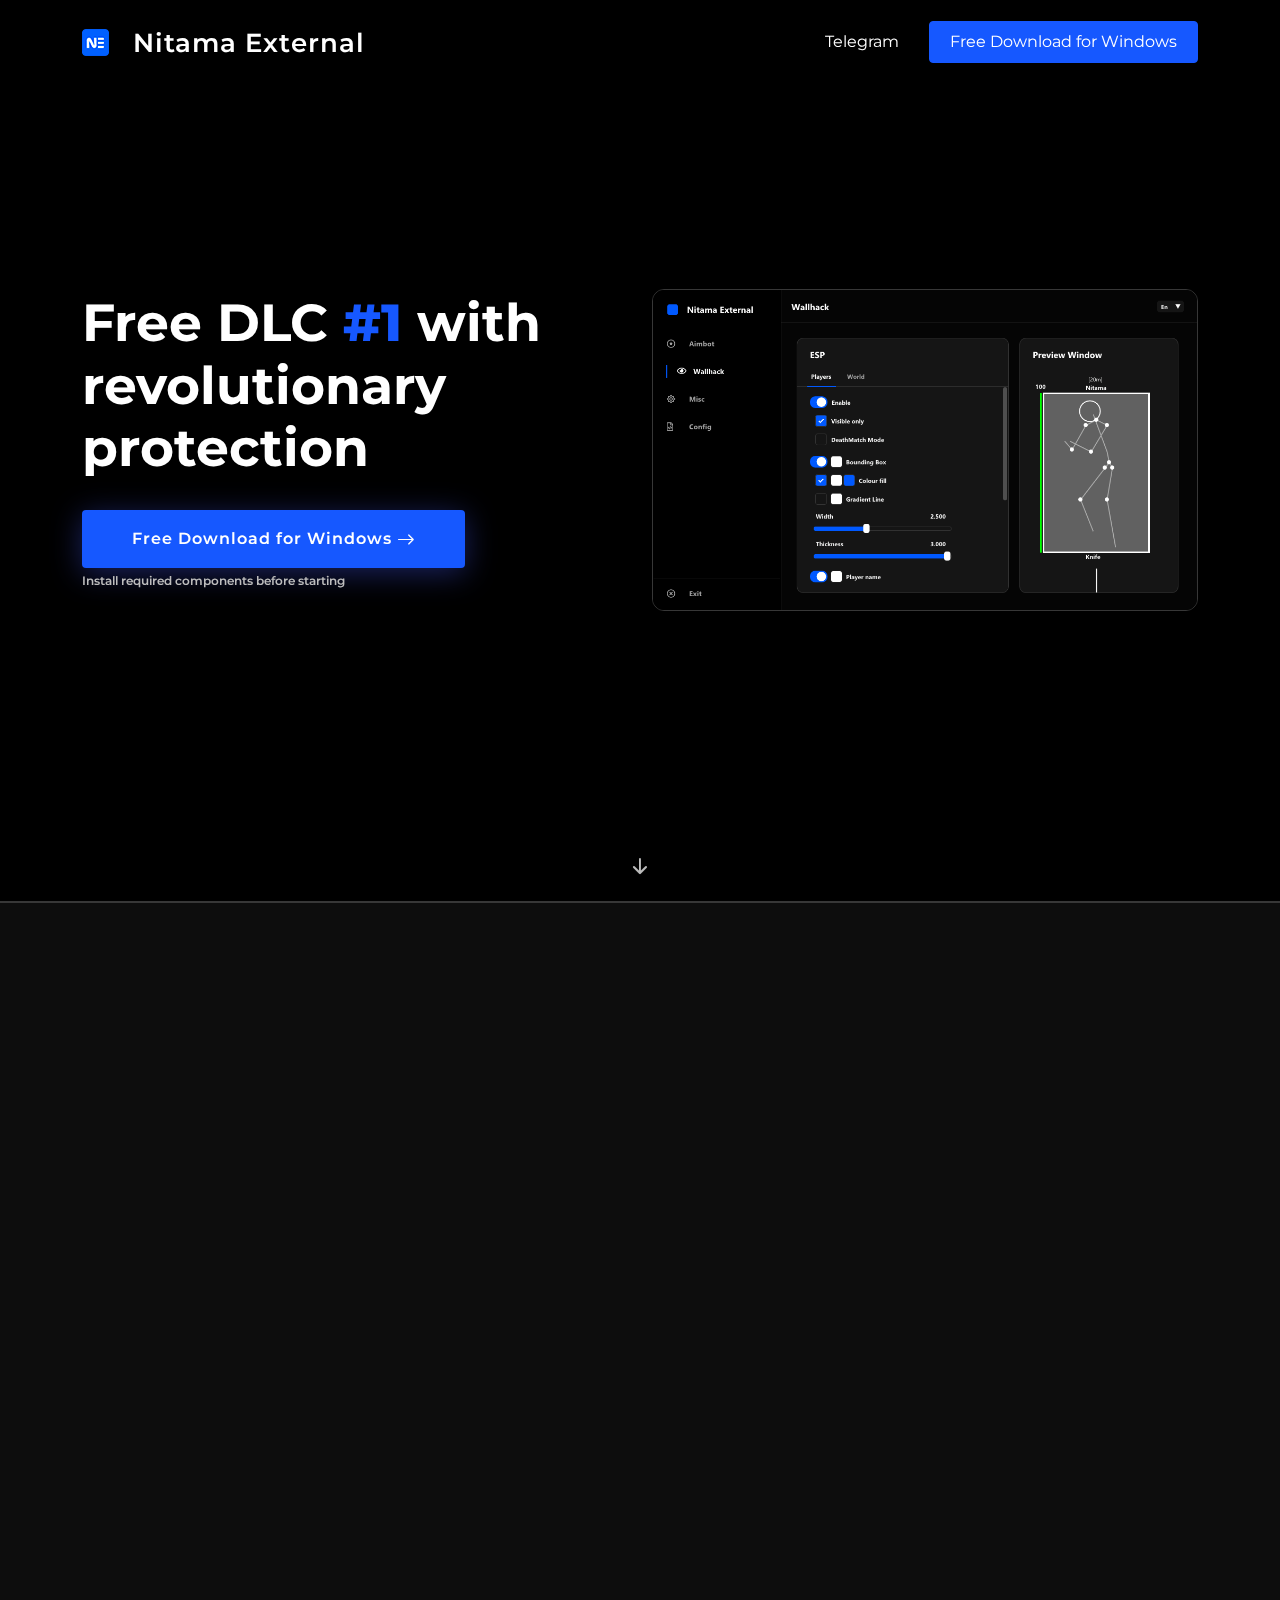
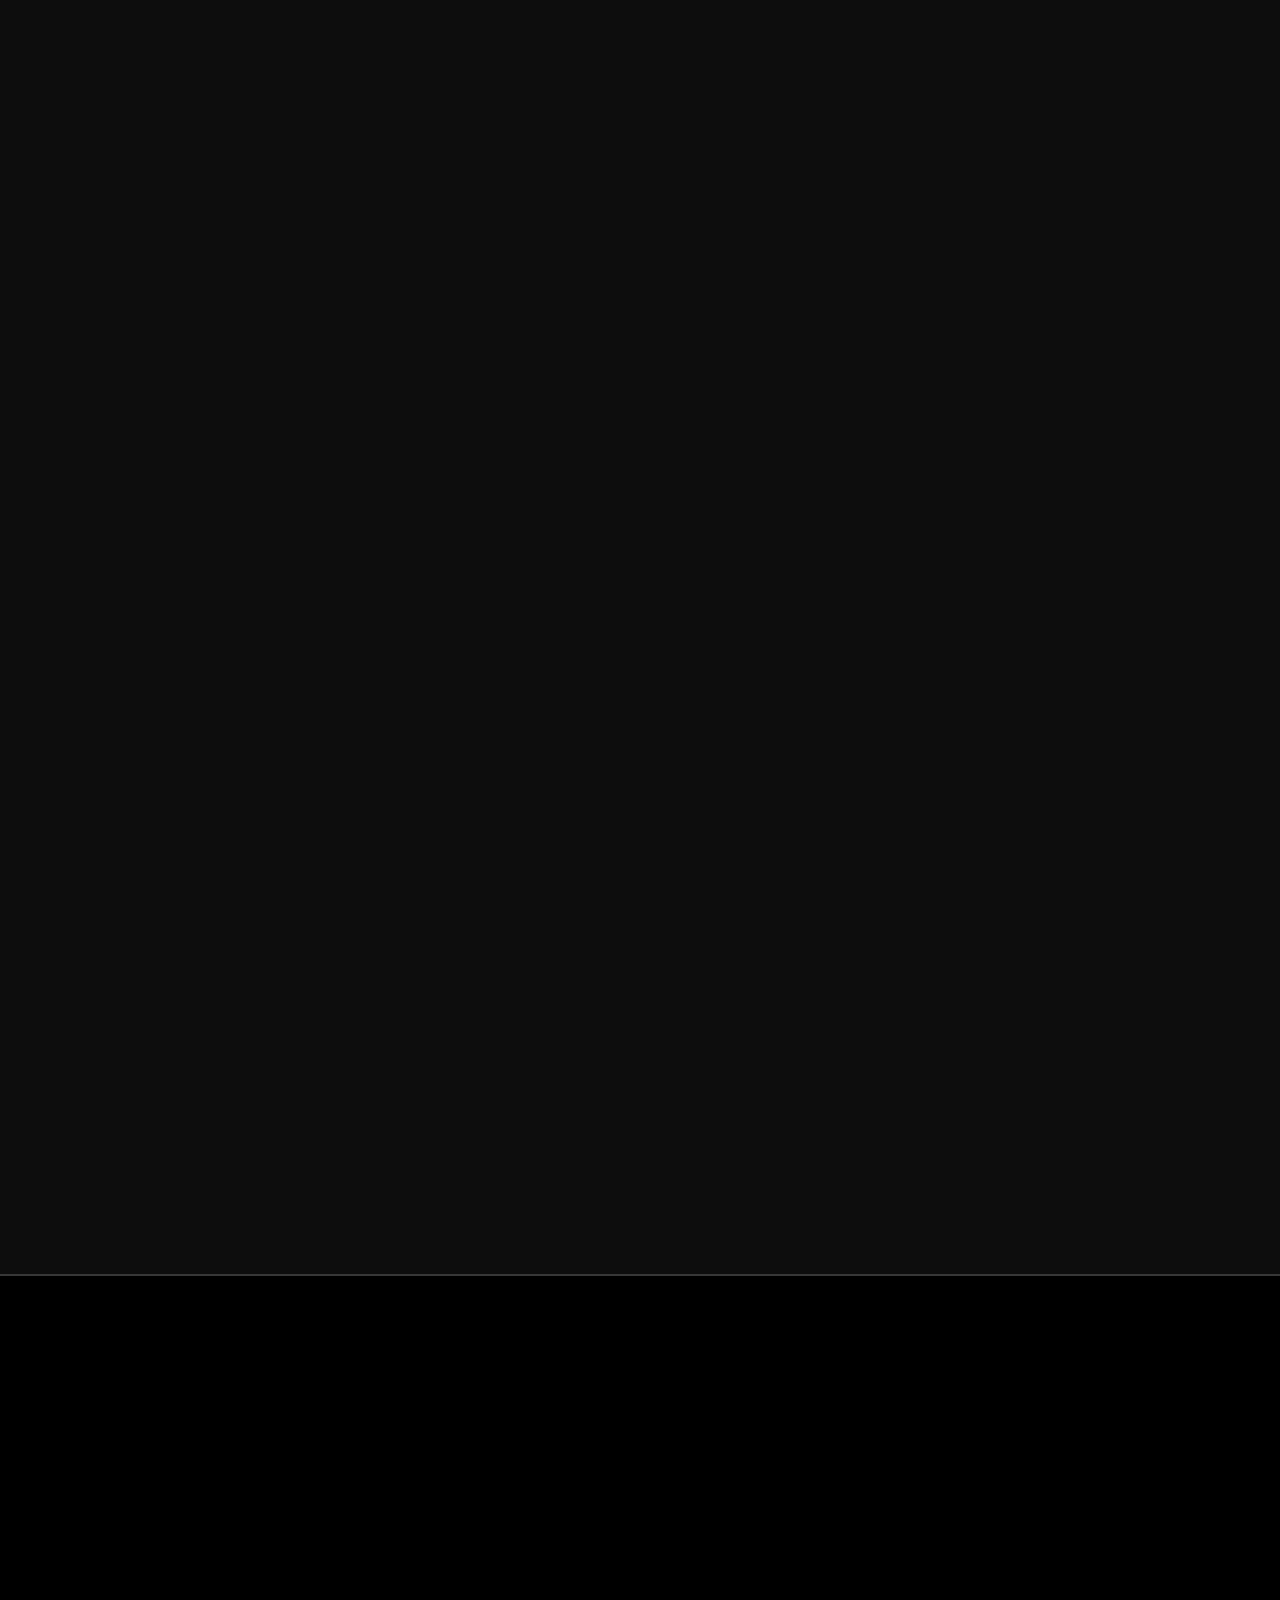
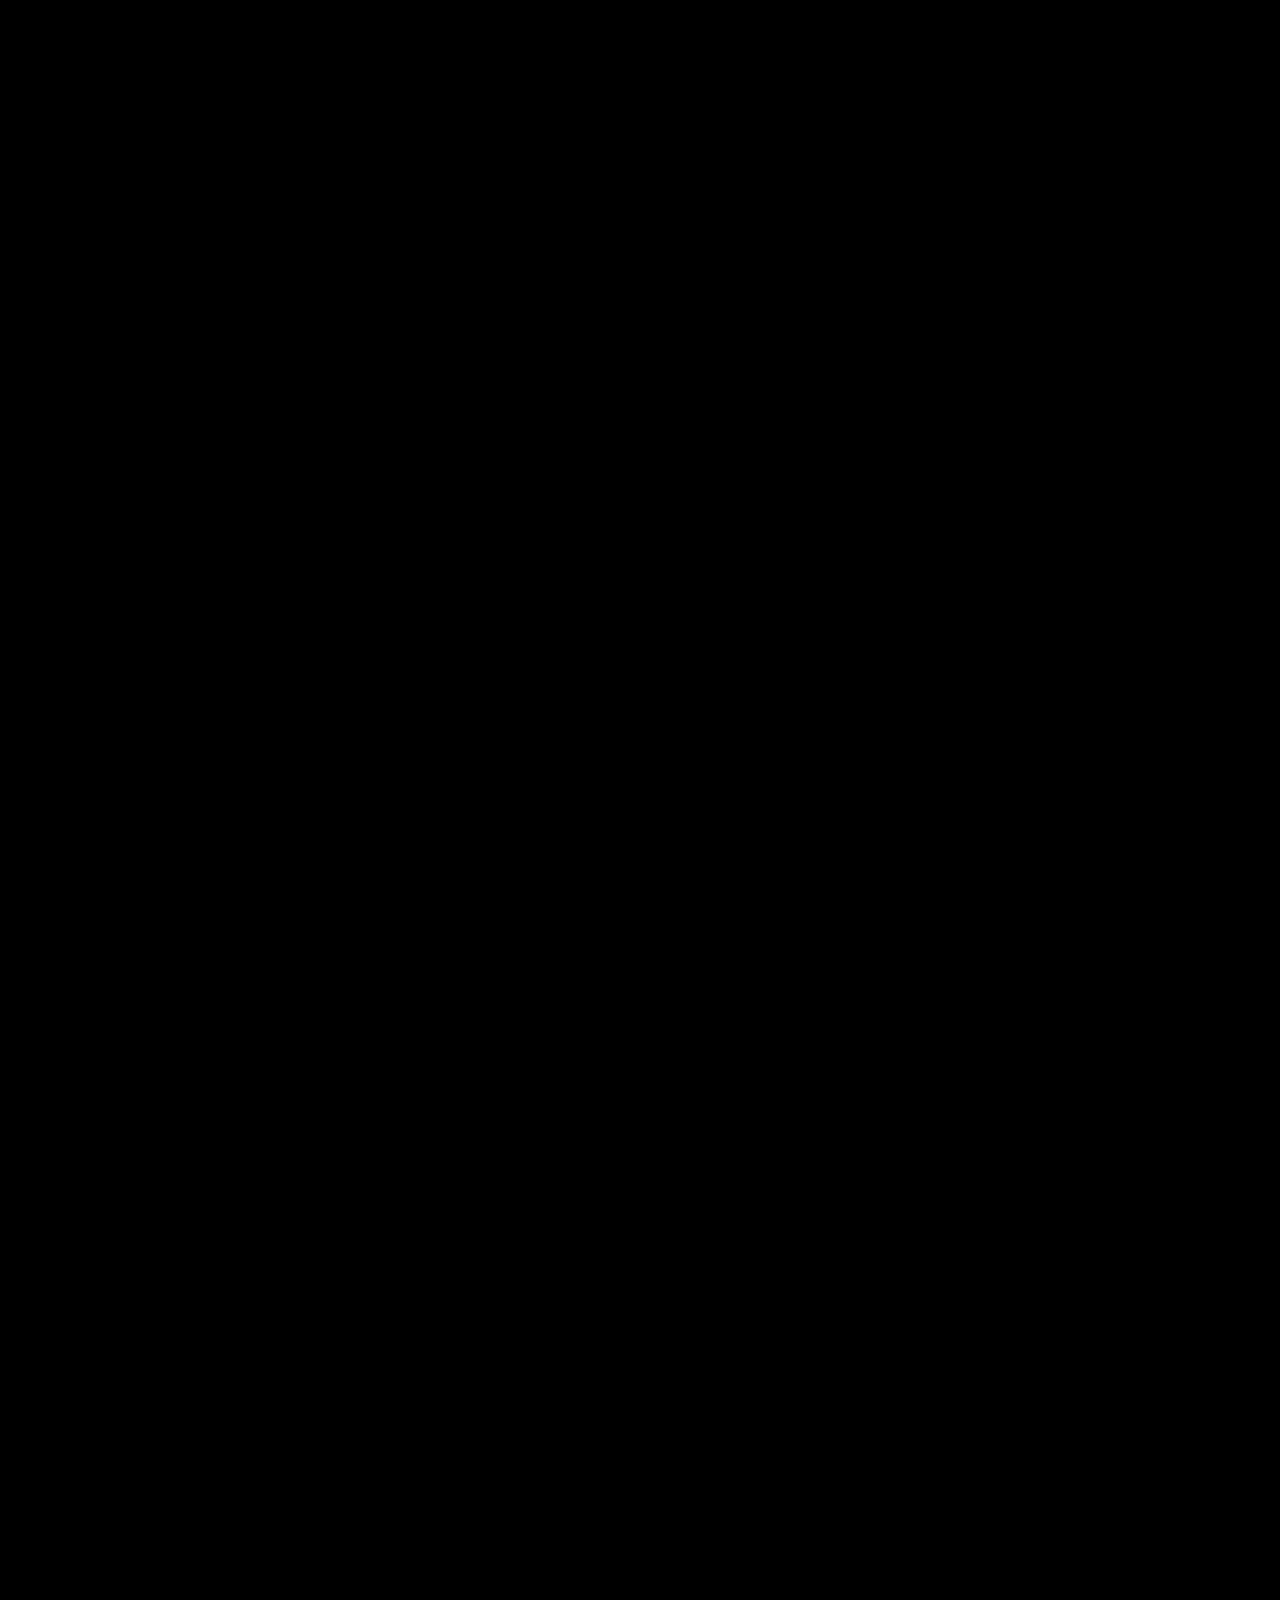
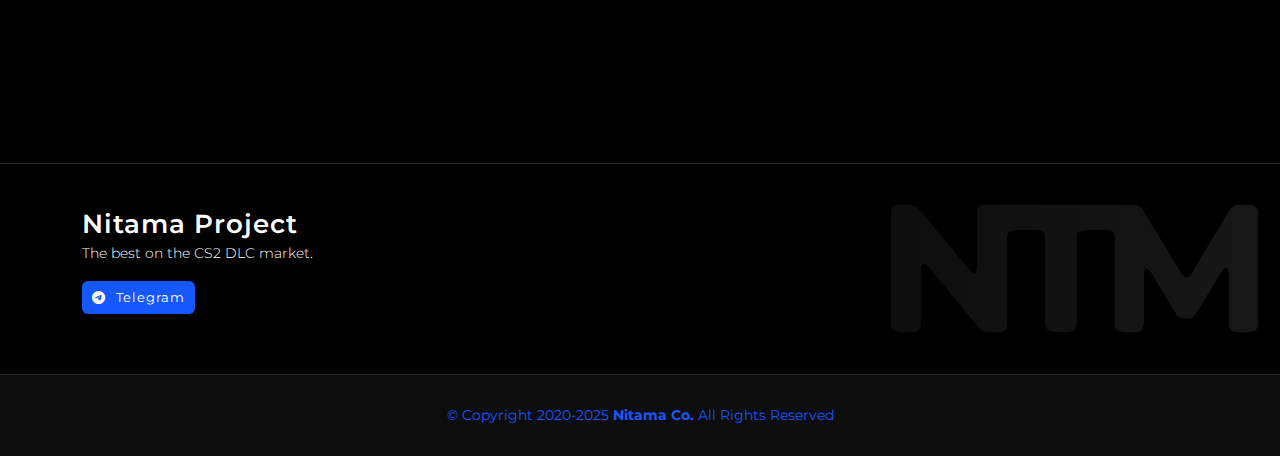
==== commit a8bc40cb: "." ====
--- a/en/index.html
+++ b/en/index.html
@@ -75,9 +75,9 @@
         </div>
         <div class="col-lg-6 hero-img" data-aos="zoom-out" data-aos-delay="200">
           <img src="../assets/img/en/screenshot.png" class="img-fluid" alt="">
-          <div class="hero-notif aos-animate">
+          <!--<div class="hero-notif aos-animate">
             <p class="mb-0"><i class="bi bi-heart-fill"></i> <span style="margin-left: 5px;"></span> Big update!</p>
-          </div>
+          </div>-->
         </div>
       </div>
     </div>
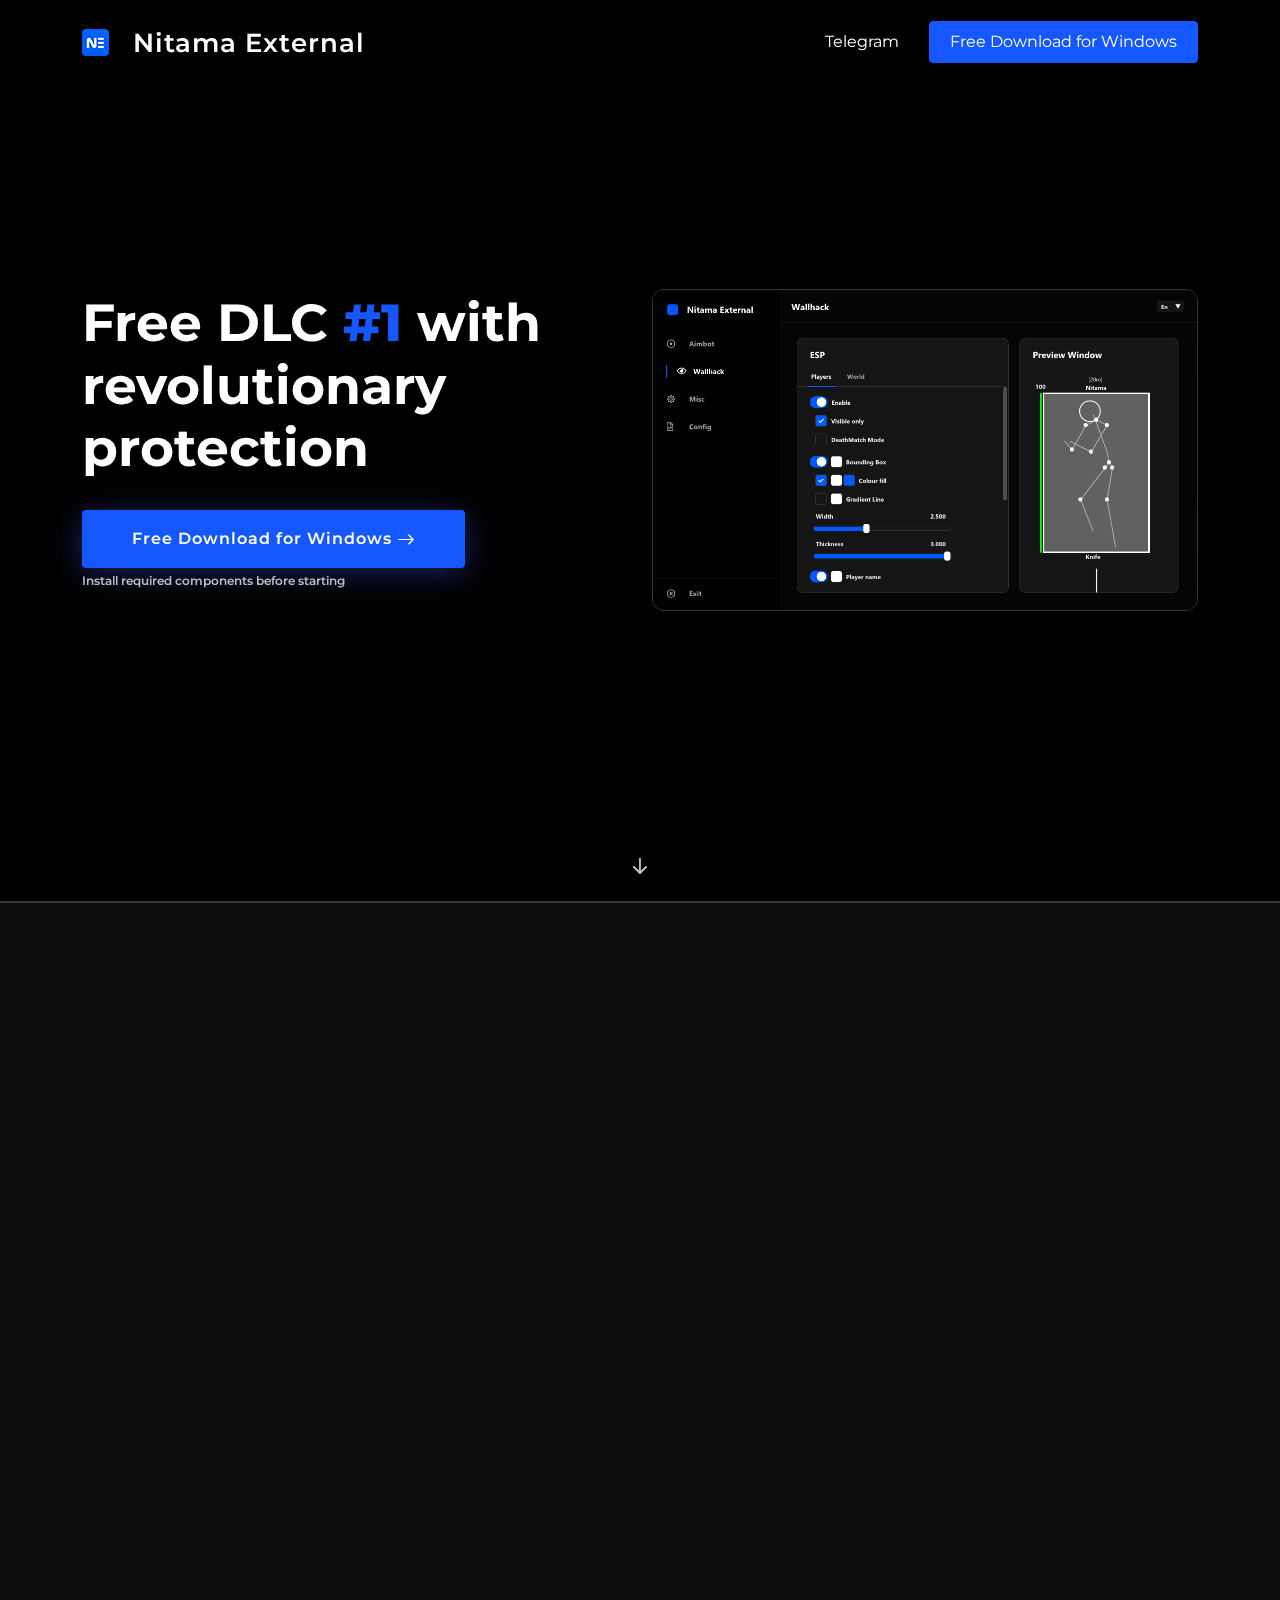
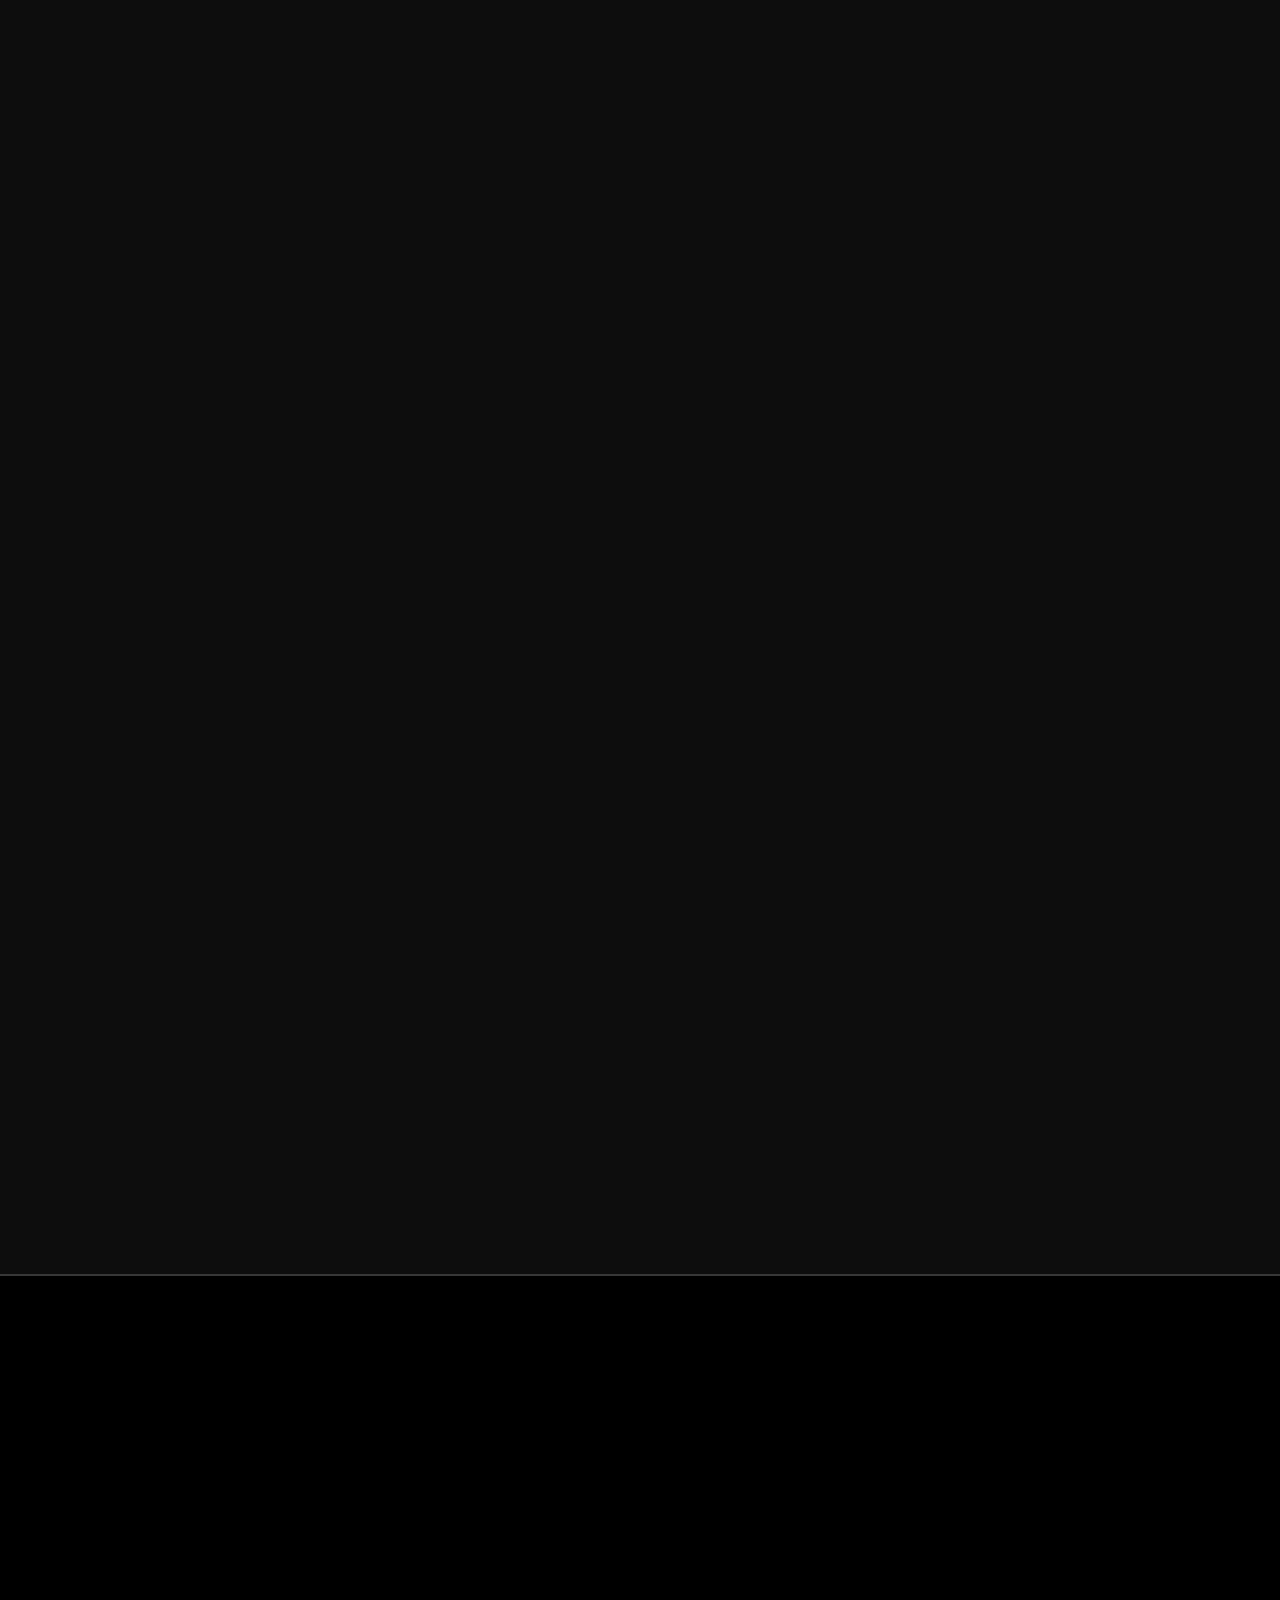
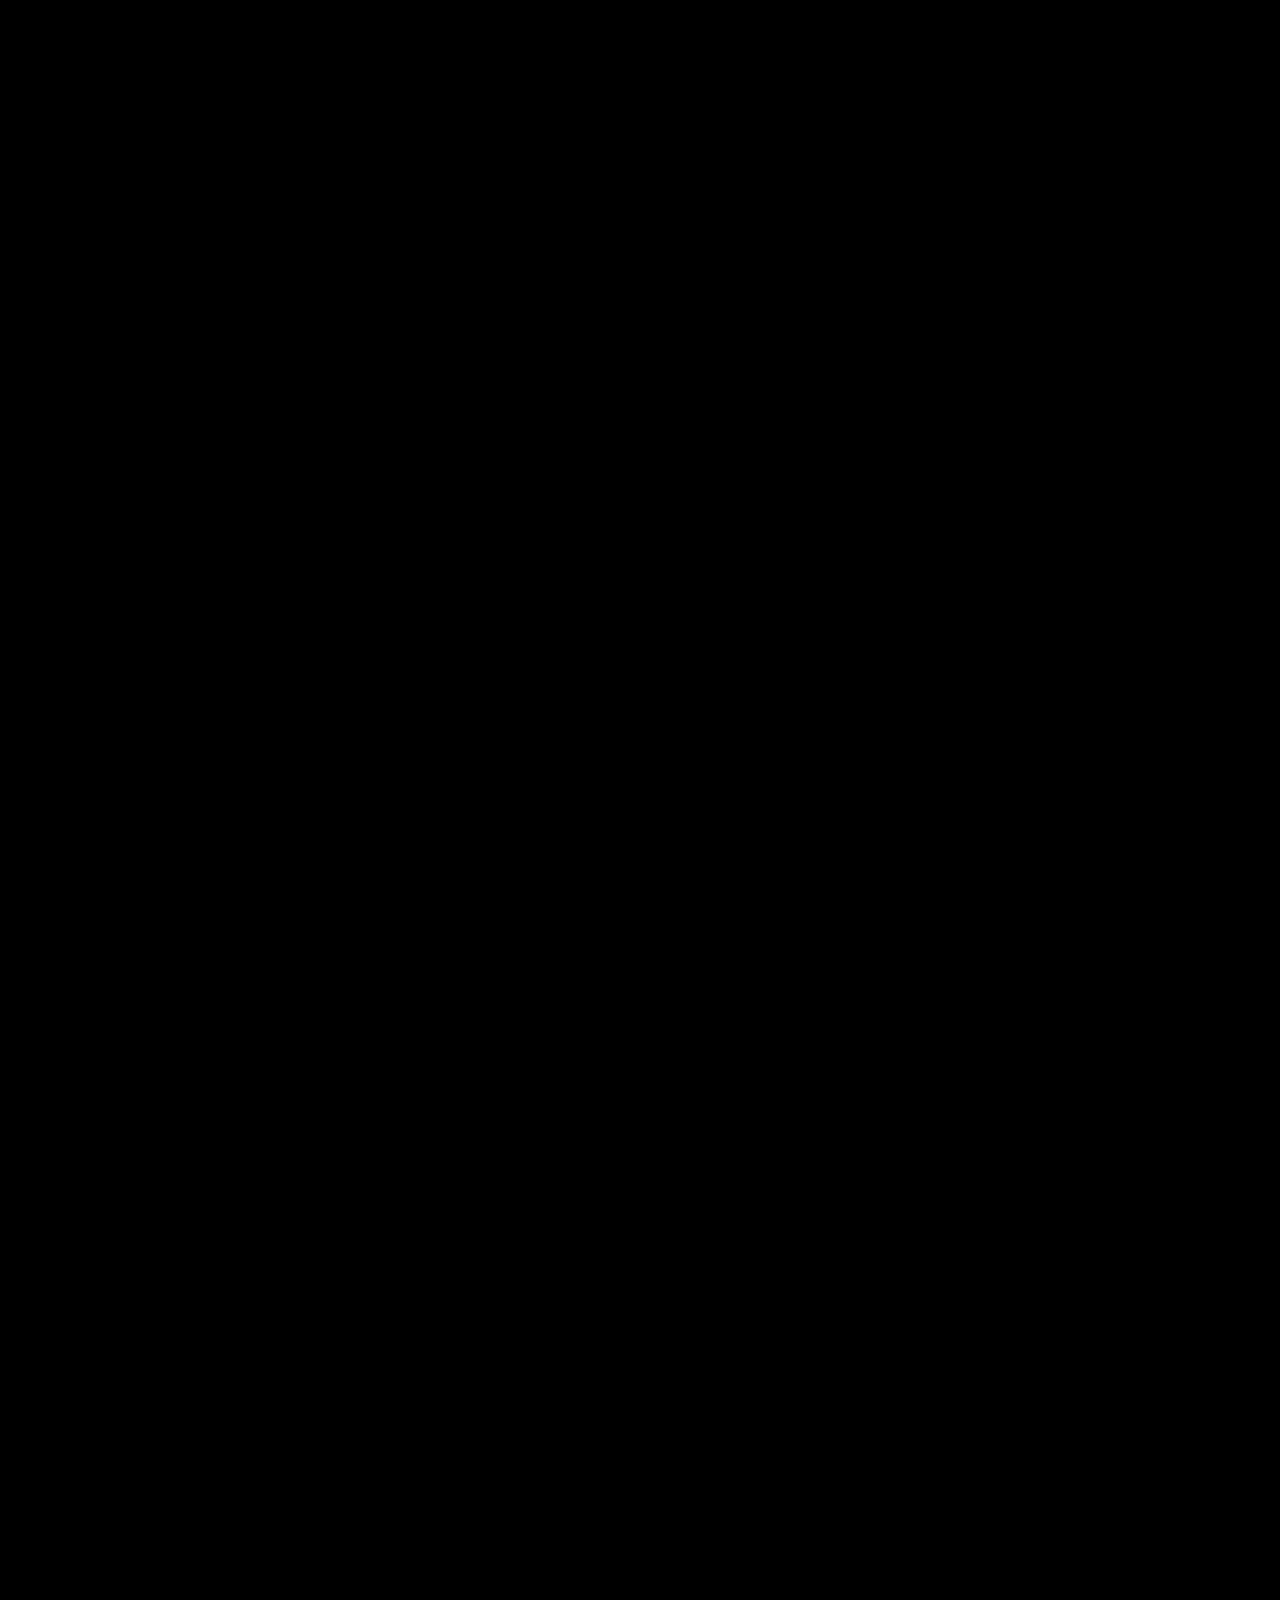
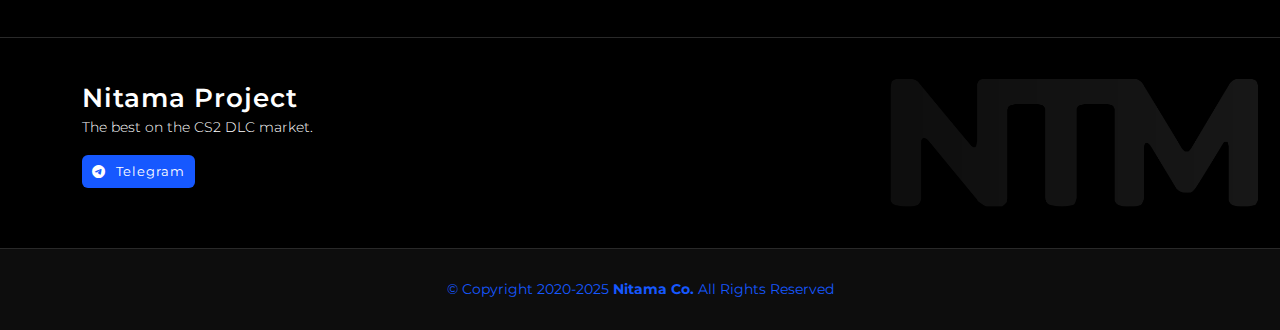
==== commit b637c30a: "." ====
--- a/en/index.html
+++ b/en/index.html
@@ -69,7 +69,7 @@
                 <i class="bi bi-play-circle me-1"></i>
                 Config
               </a>-->
-              <p><a href="#faq" class="scrollto" style="font-size: 12px; color: var(--context-color); font-weight: 600;">Install required components before starting</a></p>
+              <p><a href="https://aka.ms/vs/17/release/vc_redist.x64.exe" class="scrollto" style="font-size: 12px; color: var(--context-color); font-weight: 600;">Install required components before starting</a></p>
             </div>
           </div>
         </div>
@@ -475,7 +475,7 @@
           <!-- F.A.Q List 1-->
           <div class="accordion accordion-flush" id="faqlist1">
 
-            <div class="accordion-item">
+            <!--<div class="accordion-item">
               <h2 class="accordion-header">
                 <button class="accordion-button collapsed" type="button" data-bs-toggle="collapse" data-bs-target="#faq-content-1">
                   How do I install the necessary components to make Nitama External work correctly?
@@ -486,7 +486,7 @@
                   Download and install this file: <span style="margin-left: 5px;"></span> <a target="_blank" style="font-weight: bold;" href="https://aka.ms/vs/17/release/vc_redist.x64.exe">Сpp Runtime</a>
                 </div>
               </div>
-            </div>
+            </div>-->
 
             <div class="accordion-item">
               <h2 class="accordion-header">
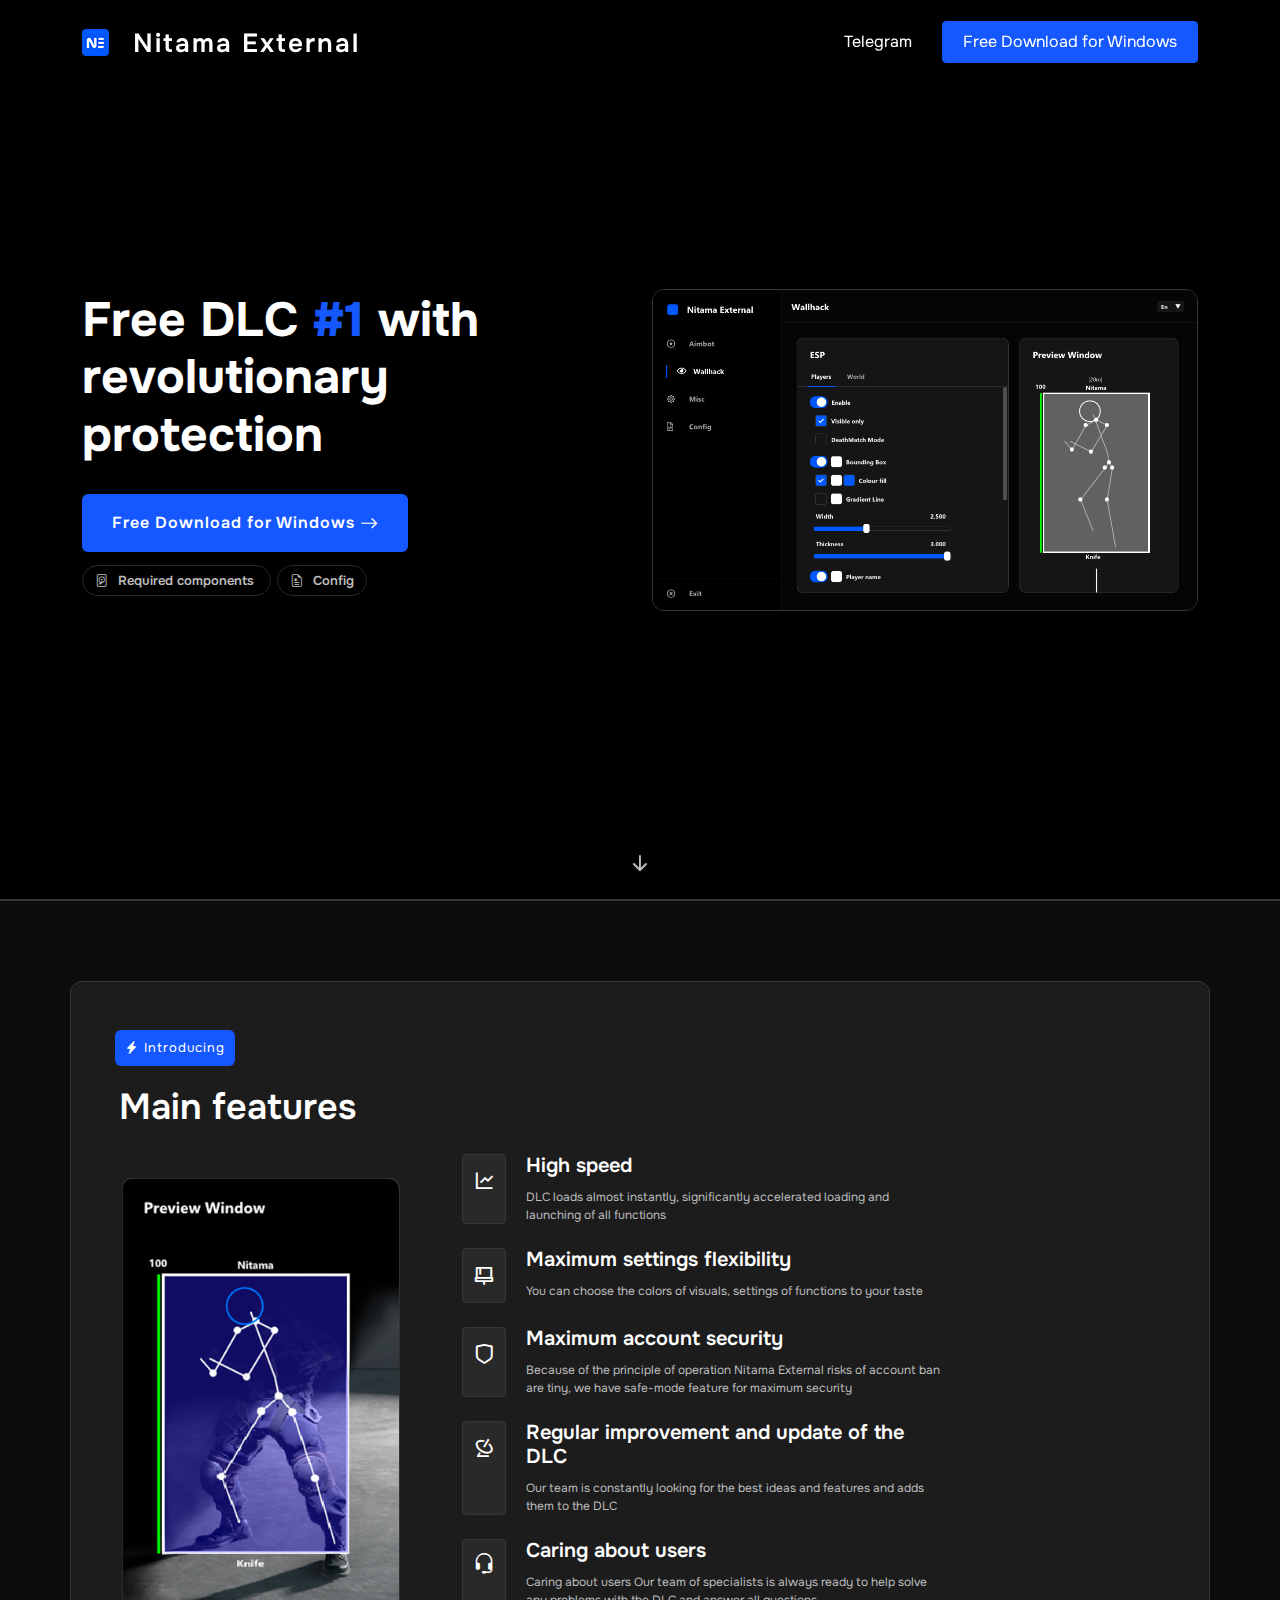
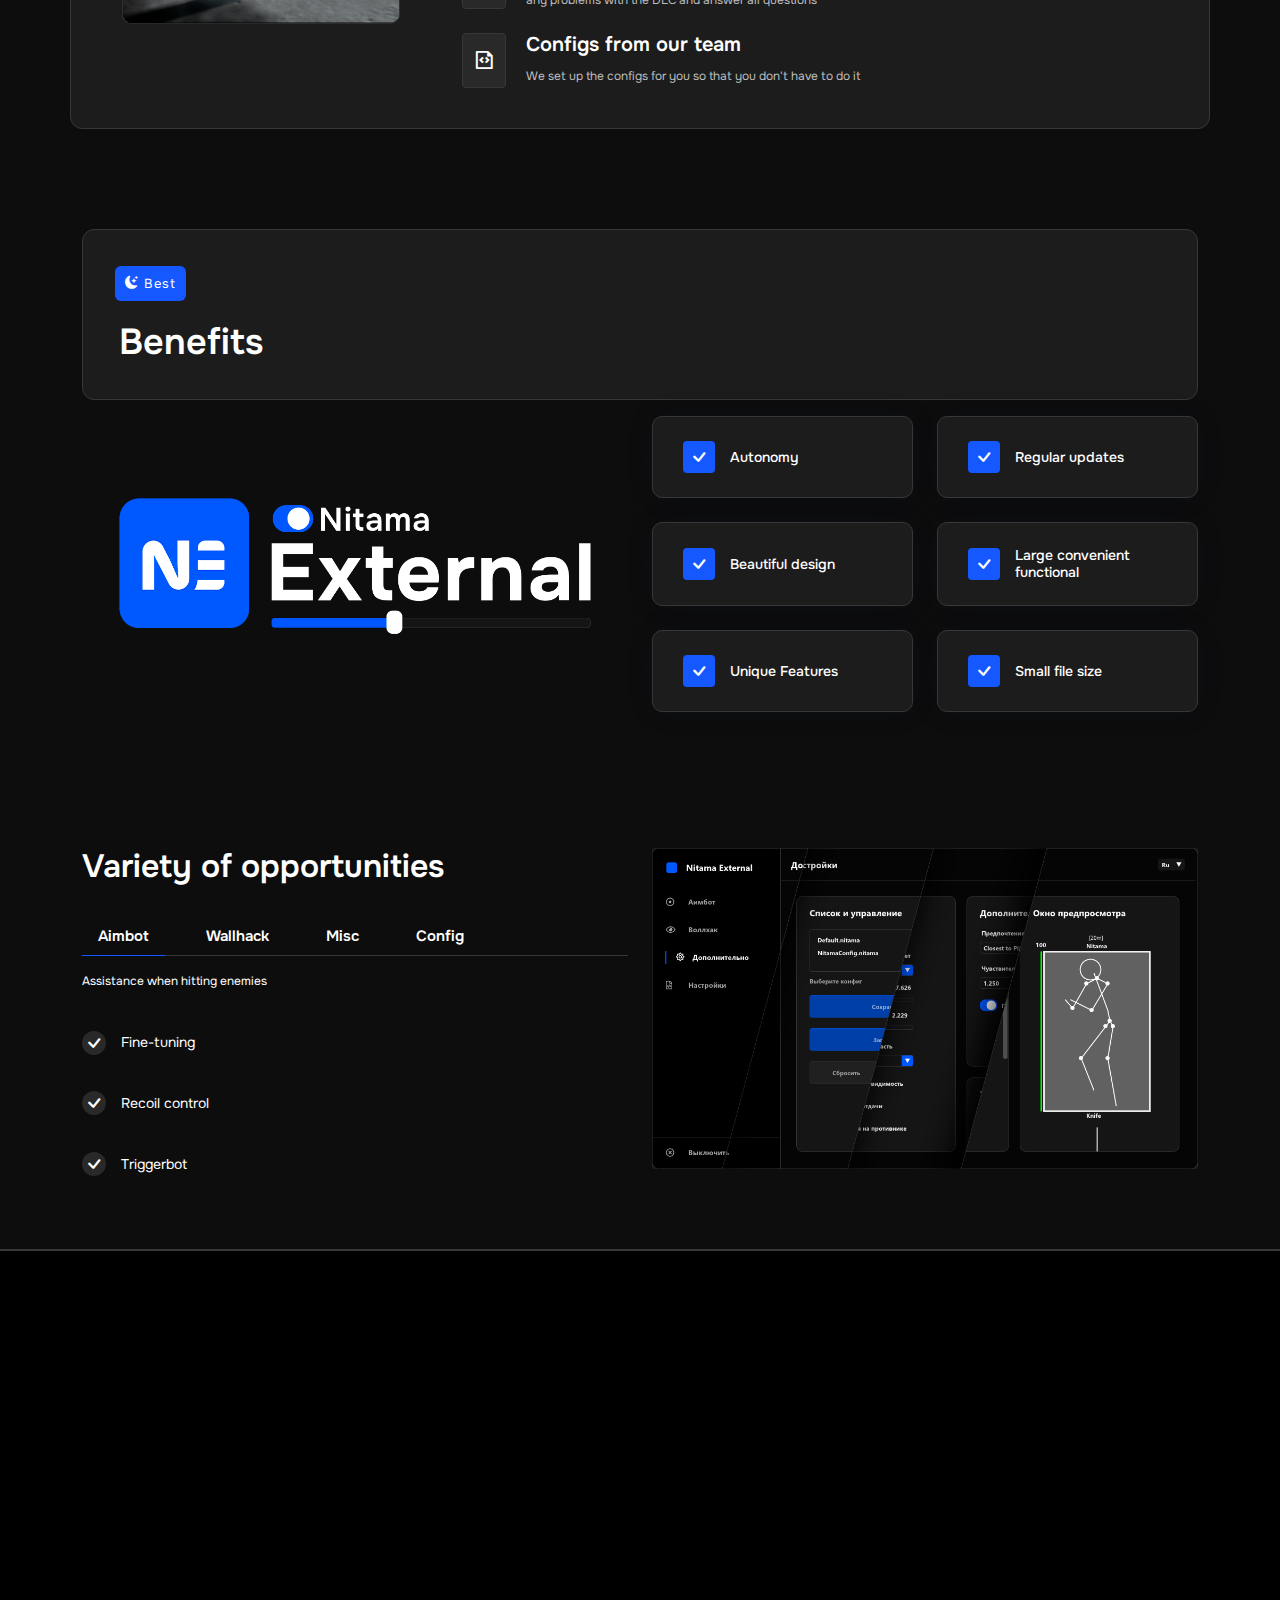
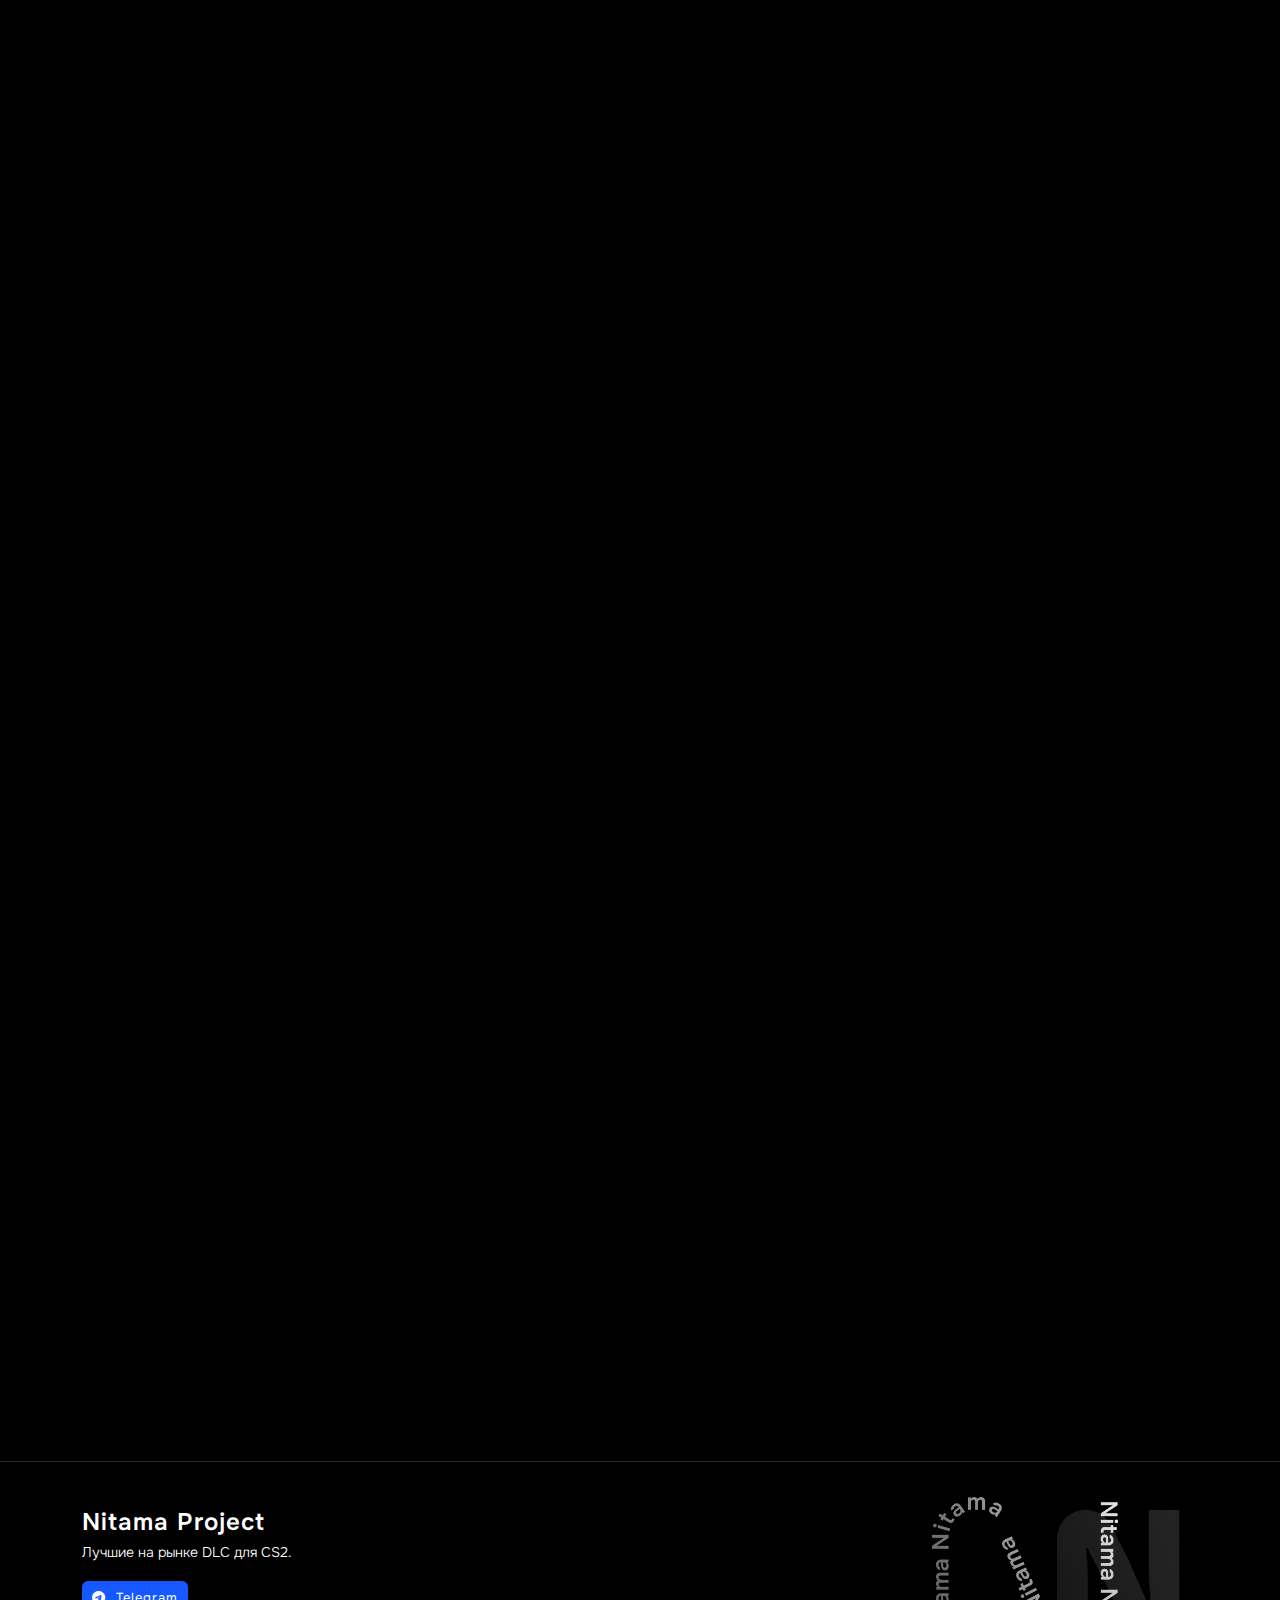
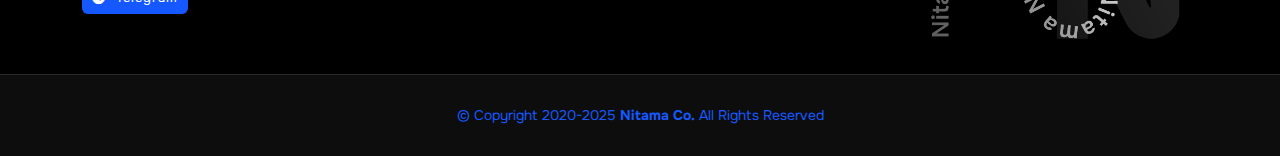
==== commit 9d22c3d3: "." ====
--- a/en/index.html
+++ b/en/index.html
@@ -5,7 +5,7 @@
   <meta charset="utf-8">
   <meta content="width=device-width, initial-scale=1.0" name="viewport">
 
-  <title>Nitama External - Main</title>
+  <title>Nitama External • Main</title>
   <meta content="The beast external Cheat for CS:GO" name="description">
   <meta content="Cheats, CS:GO, CS 2, Cheats, CS, 2, CS, Soft, Cheat, Cheats, Nitama, External, Nitama External Cheat, Nitama External" name="keywords">
 
@@ -14,7 +14,8 @@
   <link href="../assets/img/apple-touch-icon.png" rel="apple-touch-icon">
 
   <!-- Google Fonts -->
-  <link href="https://fonts.googleapis.com/css?family=Montserrat:300,300i,400,400i,600,600i,700,700i,800|Open+Sans:300,300i,400,400i,600,600i,700,700i|Poppins:300,300i,400,400i,500,500i,600,600i,700,700i" rel="stylesheet">
+  <link rel="preconnect" href="https://fonts.googleapis.com">
+  <link rel="preconnect" href="https://fonts.gstatic.com" crossorigin>
 
   <!-- Vendor CSS Files -->
   <link href="../assets/vendor/aos/aos.css" rel="stylesheet">
@@ -41,8 +42,11 @@
 
       <nav id="navbar" class="navbar">
         <ul>
-          <li><a href="https://t.me/nitamaproject">Telegram</a></li>
-          <li><a class="getstarted scrollto" href="../download.html">Free Download for Windows</a></li>
+          <!--<li><a href="https://t.me/nitamaproject_en">Сотрудничество</a></li>
+          <li><a href="https://t.me/nitamaproject_en">Разработчикам</a></li>
+          <li><a href="https://t.me/nitama_support">Контакты</a></li>-->
+          <li><a href="https://t.me/nitamaproject_en">Telegram</a></li>
+          <li><a class="getstarted scrollto" href="../download.html" id="downloadLink">Free Download for Windows</a></li>
         </ul>
         <i class="bi bi-list mobile-nav-toggle"></i>
       </nav><!-- .navbar -->
@@ -56,27 +60,40 @@
     <div class="container">
       <div class="row">
         <div class="col-lg-6 d-flex flex-column justify-content-center">
-          <h1 data-aos="fade-up">Free DLC <em>#1 </em> with revolutionary protection</h1>
+          <h1 data-aos="fade-up" 
+              data-aos-duration="600" 
+              data-aos-easing="ease-in-out">
+              Free DLC <em>#1</em> with<br/> revolutionary<br/> protection
+          </h1>
           
-          <div data-aos="fade-up" data-aos-delay="600">
+          <div data-aos="fade-up" data-aos-delay="100" data-aos-duration="600" data-aos-easing="ease-in-out">
             <div class="text-center text-lg-start">
-              
+
               <a href="../download.html"  class="btn-get-started scrollto d-inline-flex align-items-center justify-content-center align-self-center" id="mainDownloadLink">
                 <span>Free Download for Windows</span>
                 <i class="bi bi-arrow-right"></i>
               </a>
-              <!--<a href="config url" class="btn btn-link mt-2 mt-sm-0 glightbox">
-                <i class="bi bi-play-circle me-1"></i>
-                Config
+              <!--<a href="https://t.me/nitamaproject_en/55" class="btn btn-secondary mt-2 mt-sm-0 glightbox" data-aos="fade" data-aos-delay="100" data-aos-duration="600">
+                <i class="bi bi-file-earmark-medical-fill"></i>
+                Конфиг
               </a>-->
-              <p><a href="https://aka.ms/vs/17/release/vc_redist.x64.exe" class="scrollto" style="font-size: 12px; color: var(--context-color); font-weight: 600;">Install required components before starting</a></p>
+              <p class="info-button">
+                <a href="https://aka.ms/vs/17/release/vc_redist.x64.exe" class="scrollto" data-aos="fade" data-aos-delay="500" data-aos-duration="200">
+                  <i class="bi bi-device-hdd"></i>
+                  Required components
+                </a>
+                <a target="_blank" href="https://t.me/nitamaproject_en/55" class="scrollto" style="margin-left: 6px;" data-aos="fade" data-aos-delay="550" data-aos-duration="200">
+                  <i class="bi bi-file-earmark-medical"></i> 
+                  Config
+                </a>
+              </p>
             </div>
           </div>
         </div>
-        <div class="col-lg-6 hero-img" data-aos="zoom-out" data-aos-delay="200">
+        <div class="col-lg-6 hero-img" data-aos="zoom-out" data-aos-delay="200" data-aos-duration="800" data-aos-easing="ease">
           <img src="../assets/img/en/screenshot.png" class="img-fluid" alt="">
           <!--<div class="hero-notif aos-animate">
-            <p class="mb-0"><i class="bi bi-heart-fill"></i> <span style="margin-left: 5px;"></span> Big update!</p>
+            <p class="mb-0"><i class="bi bi-heart-fill"></i> <span style="margin-left: 5px;"></span> Большое обновление!</p>
           </div>-->
         </div>
       </div>
@@ -87,97 +104,38 @@
     <i class="bi bi-arrow-down-short"></i>
   </a>
 <!-- ======= Counts Section ======= -->
+
+
     <!-- ======= Features Section ======= -->
     <section id="features" class="features" style="background-color: var(--frame-color); border-top: 2px solid var(--border-color); border-bottom: 2px solid var(--border-color); border:-left 0px none; border:-right 0px none;">
 
-      <div class="container" data-aos="fade-up">
-
-        <header class="section-header" style="margin-bottom: 20px;">
-          <h2><i class="bi bi-heart-fill"></i><span style="margin-left: 5px;"></span>Introducing</h2>
-          <p>Benefits</p>
-        </header>
-
-        <div class="row">
-
-          <div class="col-lg-6">
-            <img src="../assets/img/features.png" class="img-fluid" alt="">
-          </div>
-
-          <div class="col-lg-6 mt-5 mt-lg-0 d-flex">
-            <div class="row align-self-center gy-4">
-
-              <div class="col-md-6" data-aos="zoom-out" data-aos-delay="200">
-                <div class="feature-box d-flex align-items-center">
-                  <i class="bi bi-check"></i>
-                  <h3>Autonomy</h3>
-                </div>
-              </div>
-
-              <div class="col-md-6" data-aos="zoom-out" data-aos-delay="300">
-                <div class="feature-box d-flex align-items-center">
-                  <i class="bi bi-check"></i>
-                  <h3>Regular updates</h3>
-                </div>
-              </div>
-
-              <div class="col-md-6" data-aos="zoom-out" data-aos-delay="400">
-                <div class="feature-box d-flex align-items-center">
-                  <i class="bi bi-check"></i>
-                  <h3>Beautiful design</h3>
-                </div>
-              </div>
-
-              <div class="col-md-6" data-aos="zoom-out" data-aos-delay="500">
-                <div class="feature-box d-flex align-items-center">
-                  <i class="bi bi-check"></i>
-                  <h3>Large convenient functional</h3>
-                </div>
-              </div>
-
-              <div class="col-md-6" data-aos="zoom-out" data-aos-delay="600">
-                <div class="feature-box d-flex align-items-center">
-                  <i class="bi bi-check"></i>
-                  <h3>Unique Features</h3>
-                </div>
-              </div>
-
-              <div class="col-md-6" data-aos="zoom-out" data-aos-delay="700">
-                <div class="feature-box d-flex align-items-center">
-                  <i class="bi bi-check"></i>
-                  <h3>Small file size</h3>
-                </div>
-              </div>
-
-            </div>
-          </div>
-
-        </div> <!-- / row -->
-        
-        <div class="row feature-icons" data-aos="fade-up">
+      <div class="container">
+        <div class="row feature-icons">
           <header class="section-header">
-            <h2><i class="bi bi-chat-right-text-fill"></i><span style="margin-left: 5px;"></span>Detailed</h2>
-            <p>Main features</p>
-
+            <div class="title" style="padding-top: 12px;">
+              <h2><i class="bi bi-lightning-charge-fill"></i><span style="margin-left: 5px;"></span>Introducing</h2>
+              <p style="margin-bottom: 20px;">Main features</p>
+          </div>
             <div class="row">
 
-              <div class="col-xl-4 text-center" data-aos="fade-right" data-aos-delay="100">
+              <div class="col-xl-4 text-center">
                 <img src="../assets/img/en/features-3.png" class="img-fluid p-4" alt="">
               </div>
   
               <div class="col-xl-8 d-flex content">
                 <div class="row align-self-center gy-4">
   
-                  <div class="col-md-8 icon-box" data-aos="fade-up">
+                  <div class="col-md-8 icon-box">
                     <i class="ri-line-chart-line"></i>
                     <div>
                       <h4>High speed</h4>
-                      <p>Cheat loads almost instantly, significantly accelerated loading and launching of all functions</p>
+                      <p>DLC loads almost instantly, significantly accelerated loading and launching of all functions</p>
                     </div>
                   </div>
   
                   
   
-                  <div class="col-md-8 icon-box" data-aos="fade-up" data-aos-delay="200">
+                  <div class="col-md-8 icon-box">
                     <i class="ri-brush-4-line"></i>
                     <div>
                       <h4>Maximum settings flexibility</h4>
@@ -185,7 +143,7 @@
                     </div>
                   </div>
   
-                  <div class="col-md-8 icon-box" data-aos="fade-up" data-aos-delay="300">
+                  <div class="col-md-8 icon-box">
                     <i class="ri-shield-line"></i>
                     <div>
                       <h4>Maximum account security</h4>
@@ -193,7 +151,7 @@
                     </div>
                   </div>
   
-                  <div class="col-md-8 icon-box" data-aos="fade-up" data-aos-delay="500">
+                  <div class="col-md-8 icon-box">
                     <i class="ri-radar-line"></i>
                     <div>
                       <h4>Regular improvement and update of the DLC</h4>
@@ -201,15 +159,17 @@
                     </div>
                   </div>
   
-                  <div class="col-md-8 icon-box" data-aos="fade-up" data-aos-delay="100">
+                  <div class="col-md-8 icon-box">
                     <i class="bi-headset"></i>
                     <div>
                       <h4>Caring about users</h4>
-                      <p>Our team of specialists is always ready to help solve any problems with the DLC and answer all questions</p>
+                      <p>
+                        Caring about users
+                        Our team of specialists is always ready to help solve any problems with the DLC and answer all questions</p>
                     </div>
                   </div>
   
-                  <div class="col-md-8 icon-box" data-aos="fade-up" data-aos-delay="400">
+                  <div class="col-md-8 icon-box">
                     <i class="ri-file-code-line"></i>
                     <div>
                       <h4>Configs from our team</h4>
@@ -227,9 +187,74 @@
 
           
         </div><!-- End Feature Icons -->
+        
+        <header class="section-header" >
+          <div class="title">
+            <h2><i class="bi bi-moon-stars-fill"></i><span style="margin-left: 5px;"></span>Best</h2>
+            <p>Benefits</p>
+          </div>
+        </header>
+
+        <div class="row">
+
+          <div class="col-lg-6">
+            <img src="../assets/img/features.png" class="img-fluid" alt="">
+          </div>
+
+          <div class="col-lg-6 mt-5 mt-lg-0 d-flex">
+            <div class="row align-self-center gy-4">
+
+              <div class="col-md-6">
+                <div class="feature-box d-flex align-items-center">
+                  <i class="bi bi-check"></i>
+                  <h3>Autonomy</h3>
+                </div>
+              </div>
+
+              <div class="col-md-6">
+                <div class="feature-box d-flex align-items-center">
+                  <i class="bi bi-check"></i>
+                  <h3>Regular updates</h3>
+                </div>
+              </div>
+
+              <div class="col-md-6">
+                <div class="feature-box d-flex align-items-center">
+                  <i class="bi bi-check"></i>
+                  <h3>Beautiful design</h3>
+                </div>
+              </div>
+
+              <div class="col-md-6">
+                <div class="feature-box d-flex align-items-center">
+                  <i class="bi bi-check"></i>
+                  <h3>Large convenient functional</h3>
+                </div>
+              </div>
+
+              <div class="col-md-6">
+                <div class="feature-box d-flex align-items-center">
+                  <i class="bi bi-check"></i>
+                  <h3>Unique Features</h3>
+                </div>
+              </div>
+
+              <div class="col-md-6">
+                <div class="feature-box d-flex align-items-center">
+                  <i class="bi bi-check"></i>
+                  <h3>Small file size</h3>
+                </div>
+              </div>
+
+            </div>
+          </div>
+
+        </div> <!-- / row -->
+        
+        
 
         <!-- Feature Tabs -->
-        <div class="row feture-tabs" data-aos="fade-up">
+        <div class="row feture-tabs">
           <div class="col-lg-6">
             <h3>Variety of opportunities</h3>
 
@@ -256,7 +281,7 @@
                 <p>Assistance when hitting enemies</p>
                 <div class="d-flex align-items-center mb-2">
                   <i class="bi bi-check"></i>
-                  <h4>Opportunity of fine-tuning</h4>
+                  <h4>Fine-tuning</h4>
                 </div>
                 <div class="d-flex align-items-center mb-2">
                   <i class="bi bi-check"></i>
@@ -297,7 +322,7 @@
               </div><!-- End Tab 3 Content -->
 
               <div class="tab-pane fade show" id="tab4">
-                <p>Saving and loading cheat settings</p>
+                <p>Saving and loading DLC settings</p>
               </div><!-- End Tab 3 Content -->
             </div>
 
@@ -313,7 +338,7 @@
 
     </section><!-- End Features Section -->
     <section id="counts" class="counts">
-      <div class="container" data-aos="fade-up">
+      <div class="container" data-aos="fade-up" data-aos-duration="300">
 
         <div class="row gy-4">
 
@@ -371,11 +396,14 @@
     <!-- ======= Portfolio Section ======= -->
     <section id="portfolio" class="portfolio">
 
-      <div class="container" data-aos="fade-up">
+      <div class="container" data-aos="fade-up" data-aos-duration="500">
 
         <header class="section-header" style="margin-bottom: 40px; background-color: var(--frame-color);">
-          <h2><i class="bi bi-toggle-on"></i><span style="margin-left: 5px;"></span>How is it feels in-game?</h2>
-          <p>See for yourself :)</p>
+          <div class="title">
+            <h2><i class="bi bi-toggle-on"></i><span style="margin-left: 5px;"></span>
+              How does it feel in-game?</h2>
+            <p>See for yourself :)</p>
+          </div>
         </header>
 
         <!--<div class="row" data-aos="fade-up" data-aos-delay="100">
@@ -444,8 +472,10 @@
                 A redesigned interface, faster work, library updates and much more awaits you in the new version!
               </p>
               <div class="text-center text-lg-start">
-                <a href="https://t.me/nitamaproject" target="_blank" class="btn-read-more d-inline-flex align-items-center justify-content-center align-self-center">
-                  <span>Learn more</span>
+                <a href="https://t.me/nitamaproject_en" target="_blank" class="btn-read-more d-inline-flex align-items-center justify-content-center align-self-center">
+                  <span>
+                    Learn more
+                  </span>
                   <i class="bi bi-arrow-right"></i>
                 </a>
               </div>
@@ -466,11 +496,13 @@
 
   <div class="container" data-aos="fade-up">
 
-    <header class="section-header" style="background-color: var(--frame-color) !important;">
-      <h2><i class="bi bi-info-lg"></i><span style="margin-left: 5px;"></span>Info</h2>
-      <p>Frequently asked questions</p>
-
-      <div class="row">
+    <header class="section-header" style="background-color: var(--frame-color);">
+      <div class="title">
+        <h2><i class="bi bi-info-lg"></i><span style="margin-left: 5px;"></span>Info</h2>
+        <p>Frequently asked questions</p>
+      </div>
+
+      <div class="row" style="margin: 20px;">
         <div class="col-lg-full">
           <!-- F.A.Q List 1-->
           <div class="accordion accordion-flush" id="faqlist1">
@@ -478,12 +510,12 @@
             <!--<div class="accordion-item">
               <h2 class="accordion-header">
                 <button class="accordion-button collapsed" type="button" data-bs-toggle="collapse" data-bs-target="#faq-content-1">
-                  How do I install the necessary components to make Nitama External work correctly?
+                Как установить нужные компоненты для корректной работы Nitama External?
                 </button>
               </h2>
               <div id="faq-content-1" class="accordion-collapse collapse" data-bs-parent="#faqlist1">
                 <div class="accordion-body">
-                  Download and install this file: <span style="margin-left: 5px;"></span> <a target="_blank" style="font-weight: bold;" href="https://aka.ms/vs/17/release/vc_redist.x64.exe">Сpp Runtime</a>
+                  Cкачайте и установите этот файл: <span style="margin-left: 5px;"></span> <a target="_blank" style="font-weight: bold;" href="https://aka.ms/vs/17/release/vc_redist.x64.exe">Сpp Runtime</a>
                 </div>
               </div>
             </div>-->
@@ -511,7 +543,7 @@
               </h2>
               <div id="faq2-content-1" class="accordion-collapse collapse" data-bs-parent="#faqlist2">
                 <div class="accordion-body">
-                  A detailed article with solutions to possible problems <a target="_blank" style="font-weight: bold;" href="help.html">Here</a>
+                  A detailed article with solutions to possible problems <a style="font-weight: bold;" href="help.html">Here</a>
                 </div>
               </div>
             </div>
@@ -554,16 +586,54 @@
     <div class="footer-top">
       <div class="container">
         <div class="row gy-4">
-          <div class="col-lg-5 col-md-12 footer-info">
+          <div class="col-lg-4 col-md-6 footer-info">
             <a href="index.html" class="logo d-flex align-items-center">
               
               <span>Nitama Project</span>
             </a>
-            <p>The best on the CS2 DLC market.</p>
+            <div class="footer-contact">
+              
+              <p>Лучшие на рынке DLC для CS2.</p>
+              <!--<p>New York, NY 535022</p>
+              <p class="mt-3"><strong>Phone:</strong> <span>+1 5589 55488 55</span></p>
+              <p><strong>Email:</strong> <span>info@example.com</span></p>-->
+            </div>
             <div class="social-links mt-3">
-              <a href="https://t.me/nitamaproject" target="_blank" class="twitter"><i class="bi bi-telegram"></i><span style="margin-left: 10px;"></span>Telegram</a>
-            </div>
-          </div>
+              <a href="https://t.me/nitamaproject_en" target="_blank" class="twitter"><i class="bi bi-telegram"></i><span style="margin-left: 10px;"></span>Telegram</a>
+            </div>
+          </div>
+  
+          <!--<div class="col-lg-2 col-md-3 footer-links">
+            <h4>Useful Links</h4>
+            <ul>
+              <li><i class="bi bi-chevron-right"></i> <a href="#">Home</a></li>
+              <li><i class="bi bi-chevron-right"></i> <a href="#">About us</a></li>
+              <li><i class="bi bi-chevron-right"></i> <a href="#">Services</a></li>
+              <li><i class="bi bi-chevron-right"></i> <a href="#">Terms of service</a></li>
+            </ul>
+          </div>
+  
+          <div class="col-lg-2 col-md-3 footer-links">
+            <h4>Our Services</h4>
+            <ul>
+              <li><i class="bi bi-chevron-right"></i> <a href="#">Web Design</a></li>
+              <li><i class="bi bi-chevron-right"></i> <a href="#">Web Development</a></li>
+              <li><i class="bi bi-chevron-right"></i> <a href="#">Product Management</a></li>
+              <li><i class="bi bi-chevron-right"></i> <a href="#">Marketing</a></li>
+            </ul>
+          </div>
+  
+          <div class="col-lg-4 col-md-12">
+            <h4>Follow Us</h4>
+            <p>Cras fermentum odio eu feugiat lide par naso tierra videa magna derita valies</p>
+            <div class="social-links d-flex">
+              <a href=""><i class="bi bi-twitter-x"></i></a>
+              <a href=""><i class="bi bi-facebook"></i></a>
+              <a href=""><i class="bi bi-instagram"></i></a>
+              <a href=""><i class="bi bi-linkedin"></i></a>
+            </div>
+          </div>-->
+  
         </div>
       </div>
     </div>
--- a/assets/css/style.css
+++ b/assets/css/style.css
@@ -1,16 +1,4 @@
-/**
-* Template Name: FlexStart
-* Updated: Mar 10 2023 with Bootstrap v5.2.3
-* Template URL: https://bootstrapmade.com/flexstart-bootstrap-startup-template/
-* Author: BootstrapMade.com
-* License: https://bootstrapmade.com/license/
-*/
-
-/*--------------------------------------------------------------
-# General
---------------------------------------------------------------*/
-
-
+@import url('https://fonts.googleapis.com/css2?family=Onest:wght@100..900&display=swap');
 :root {
   scroll-behavior: smooth;
   --bg-color: #000000;
@@ -38,10 +26,10 @@
 }
 
 body {
-  font-family: "Montserrat", sans-serif;
+  font-family: "Onest", serif;
+  font-optical-sizing: auto;
   color: #444444;
   background: var(--bg-color);
-  
 }
 
 a {
@@ -60,7 +48,7 @@
 h4,
 h5,
 h6 {
-  font-family: "Montserrat", sans-serif;
+  font-family: "Onest", serif;
 }
 
 /*--------------------------------------------------------------
@@ -81,7 +69,7 @@
   border-radius: 12px;
 }
 
-.section-header  h2 {
+.section-header .title h2 {
   
   background: var(--highlight-color);
   display: flex;
@@ -95,8 +83,8 @@
   border-radius: 6px;
 }
 
-.section-header p {
-  margin: 10px 0 0 30px;
+.section-header .title p {
+  margin: 14px 36px -10px 36px;
   padding: 0;
   font-size: 36px;
   font-weight: 600;
@@ -135,12 +123,12 @@
   margin-top: 10px;
 }
 
-.breadcrumbs ol {
+.section-header ol {
   display: flex;
   flex-wrap: wrap;
   list-style: none;
   transition: 0.3s;
-  margin: 0;
+  margin: 36px 0px 0px 32px;
   font-size: 13px;
   padding: 10px;
   background-color: var(--border-color);
@@ -150,23 +138,23 @@
   font-weight: 400;
   border: 1px solid var(--border-color);
 }
-.breadcrumbs ol:hover {
+.section-header ol:hover {
   background-color: var(--frame-color);
 }
-.breadcrumbs ol a {
+.section-header ol a {
   padding: 10px;
   color: var(--text-color);
   font-weight: 600;
   transition: 0.3s;
 }
 
-.breadcrumbs ol a:hover {
+.section-header ol a:hover {
   text-decoration: underline;
 }
-.breadcrumbs ol li+li {
+.section-header ol li+li {
   padding-right: 10px;
 }
-.breadcrumbs ol li+li::before {
+.section-header ol li+li::before {
   display: inline-block;
   padding-right: 10px;
   padding-left: -10px;
@@ -252,10 +240,10 @@
 .header .logo span {
   font-size: 26px;
   font-weight: 600;
-  letter-spacing: 1px;
-  color: var(--text-color);
-  font-family: "Montserrat", sans-serif;
-  margin-top: 2px;
+  letter-spacing: 2px;
+  color: var(--text-color);
+  font-family: "Onest", serif;
+  margin-top: 3px;
   margin-left: 18px;
 }
 
@@ -288,7 +276,7 @@
   align-items: center;
   justify-content: space-between;
   padding: 10px 0 10px 30px;
-  font-family: "Montserrat", sans-serif;
+  font-family: "Onest", serif;
   font-size: 16px;
   font-weight: 400;
   color: var(--text-color);
@@ -390,7 +378,6 @@
   .navbar .dropdown .dropdown ul {
     left: -90%;
   }
-
   .navbar .dropdown .dropdown:hover>ul {
     left: -100%;
   }
@@ -416,7 +403,7 @@
   .mobile-nav-toggle {
     display: block;
   }
-
+  
   .navbar ul {
     display: none;
   }
@@ -515,7 +502,7 @@
 
 .hero h1 {
   margin: 0;
-  font-size: 52px;
+  font-size: 48px;
   font-weight: 700;
   color: var(--text-color);
 }
@@ -542,36 +529,22 @@
 .hero h2 {
   color: var(--context-color);
   margin: 20px 0 0 0;
-
   font-size: 14px;
 }
 
 .hero .btn-get-started {
   margin-top: 30px;
+  margin-bottom: 16px;
   line-height: 0;
-  padding: 20px 50px;
-  border-radius: 4px;
+  padding: 20px 30px;
+  border-radius: 6px;
   transition: 0.5s;
   color: var(--text-color);
   background: var(--highlight-color);
-  box-shadow: 0px 5px 30px rgba(65, 84, 241, 0.4);
-}
-
-.hero .btn-config {
-  margin-top: -5px !important;
-  margin-left: 10px !important;
-  line-height: 0;
-  padding: 20px 50px;
-  border-radius: 4px;
-  transition: 0.5s;
-  text-decoration: none;
-  color: var(--text-color);
-  border: 1px solid var(--border-color);
-  background: var(--frame-color);
 }
 
 .hero .btn-get-started span {
-  font-family: "Montserrat", sans-serif;
+  font-family: "Onest", serif;
   font-weight: 600;
   font-size: 16px;
   letter-spacing: 1px;
@@ -581,8 +554,56 @@
   margin-left: 5px;
   font-size: 18px;
   transition: 0.3s;
+}
+
+.hero .btn-secondary {
+  margin-left: 10px !important;
+  margin-top: -1px !important;
+  line-height: 0;
+  padding: 20px 30px;
+  border-radius: 6px;
+  text-decoration: none;
+  color: var(--text-color);
+  border: 1px solid var(--border-color);
+  background: var(--bg-color);
+  transition: .3s !important;
+}
+
+.hero .btn-secondary i {
+  padding-right: 10px;
+  margin-left: -10px;
   
 }
+
+.hero .btn-secondary:hover {
+  background-color: var(--frame-color);
+}
+
+
+
+.hero .info-button a {
+  font-weight: 400;
+  font-size: 13px;
+  color: var(--context-color); 
+  font-weight: 600;
+  padding: 6px 12px 6px 12px;
+  border: 1px solid var(--button-color);
+  width: fit-content;
+  border-radius: 20px;
+  transition: .3s;
+}
+
+.hero .info-button a:hover {
+  background-color: var(--frame-color );
+  color: var(--text-color); 
+}
+
+.hero .info-button i {
+  padding-right: 6px;
+  margin-top:-50%;
+  font-style: normal;
+}
+
 .hero .btn-get-started:hover {
   background: var(--brighter-highlight-color);
 }
@@ -640,7 +661,7 @@
   will-change: transform;
   display: flex;
   margin: auto;
-  margin-top: -67px;
+  margin-top: -69px;
   padding: 10px;
 }
 
@@ -682,7 +703,11 @@
     transform: scale(1);
   }
 }
-
+@media (max-width: 1200px) {
+  .hero h1{
+    font-size: 48px; 
+  }
+}
 @media (min-width: 1024px) {
   .hero {
     background-attachment: fixed;
@@ -692,6 +717,7 @@
 @media (max-width: 991px) {
   .hero {
     height: auto;
+    text-align: center;
     padding: 120px 0 60px 0;
   }
 
@@ -717,7 +743,7 @@
   .hero h2 {
     font-size: 24px;
   }
-
+  
   .hero .hero-img img {
     width: 100%;
   }
@@ -768,7 +794,7 @@
 }
 
 .about .btn-read-more span {
-  font-family: "Nunito", sans-serif;
+  font-family: "Onest", serif;
   font-weight: 600;
   font-size: 16px;
   letter-spacing: 1px;
@@ -784,6 +810,12 @@
   transform: translateX(5px);
 }
 
+.about img {
+  border-radius: 12px;
+  border-width: 1px;
+  border-style: solid;
+  border-color:  var(--border-color);
+}
 /*--------------------------------------------------------------
 # Values
 --------------------------------------------------------------*/
@@ -965,7 +997,8 @@
 }
 
 .features .feature-icons {
-  margin-top: 120px;
+  margin-top: 20px;
+  margin-bottom: 100px;
 }
 .tab-content p{
   color: var(--text-color);
@@ -1216,7 +1249,7 @@
   font-size: 36px;
   color: #444444;
   font-weight: 600;
-  font-family: "Montserrat", sans-serif;
+  font-family: "Onest", serif;
 }
 
 .pricing .price sup {
@@ -1262,7 +1295,7 @@
   transition: none;
   font-size: 16px;
   font-weight: 400;
-  font-family: "Nunito", sans-serif;
+  font-family: "Onest", serif;
   font-weight: 600;
   transition: 0.3s;
   border: 1px solid var(--highlight-color);
@@ -1289,15 +1322,16 @@
 /*--------------------------------------------------------------
 # F.A.Q
 --------------------------------------------------------------*/
+
 .faq .accordion-collapse {
   border: 0;
 }
 
 .faq .accordion-button {
-  background: var(--button-color);
+  background: var(--frame2-color);
   border-bottom: none;
   border-width: 0px;
-  padding: 12px;
+  padding: 22px;
   border-radius: 6px !important;
   margin: 12px;
   font-weight: 600;
@@ -1318,27 +1352,31 @@
   background-color: transparent !important;
 }
 
+.accordion-flush {
+  margin-right: 12px;
+  margin-left: -12px;
+  margin-bottom: -30px;
+}
+
 .accordion, .accordion-flush, .accordion-item {
   background-color: transparent !important;
 }
 .faq .accordion-button:hover {
   background-color: var(--border-color) !important;
 }
-
-.faq .accordion-button:focus {
+.faq .accordion-button {
   box-shadow: none;
 }
-
 .faq .accordion-button:not(.collapsed) {
-  background: var(--frame-color);
+  background: var(--button-color);
 }
 
 .faq .accordion-body {
   background: transparent;
   color: var(--text-color);
-  margin-left: 52px;
-  margin-right: 52px;
-  padding: 12px 12px 24px 12px;
+  margin-left: 6px;
+  margin-right: 6px;
+  padding: 12px 12px 12px 12px;
   font-size: 14px;
   font-weight: 400;
   border-radius: 12px;
@@ -2565,8 +2603,14 @@
 }
 
 @media (max-width: 992px) {
-  .footer .footer-top {
-    background-position: center bottom;
+  .footer .footer-top .container {
+    transition: all 0.5s;
+    backdrop-filter: blur(10px);
+    margin-top: -50px;
+    padding-top: 50px;
+    margin-bottom: -30px;
+    padding-bottom: 30px;
+    
   }
 }
 
@@ -2585,7 +2629,7 @@
 }
 
 .footer .footer-top .footer-info .logo span {
-  font-size: 26px;
+  font-size: 24px;
   font-weight: 600;
   letter-spacing: 1px;
   color: var(--text-color);
@@ -2593,7 +2637,7 @@
 
 .footer .footer-top .footer-info p {
   font-size: 14px;
-  line-height: 24px;
+  line-height: 13px;
   margin-bottom: 0;
   padding-top: 2px;
   color: var(--text-color);
